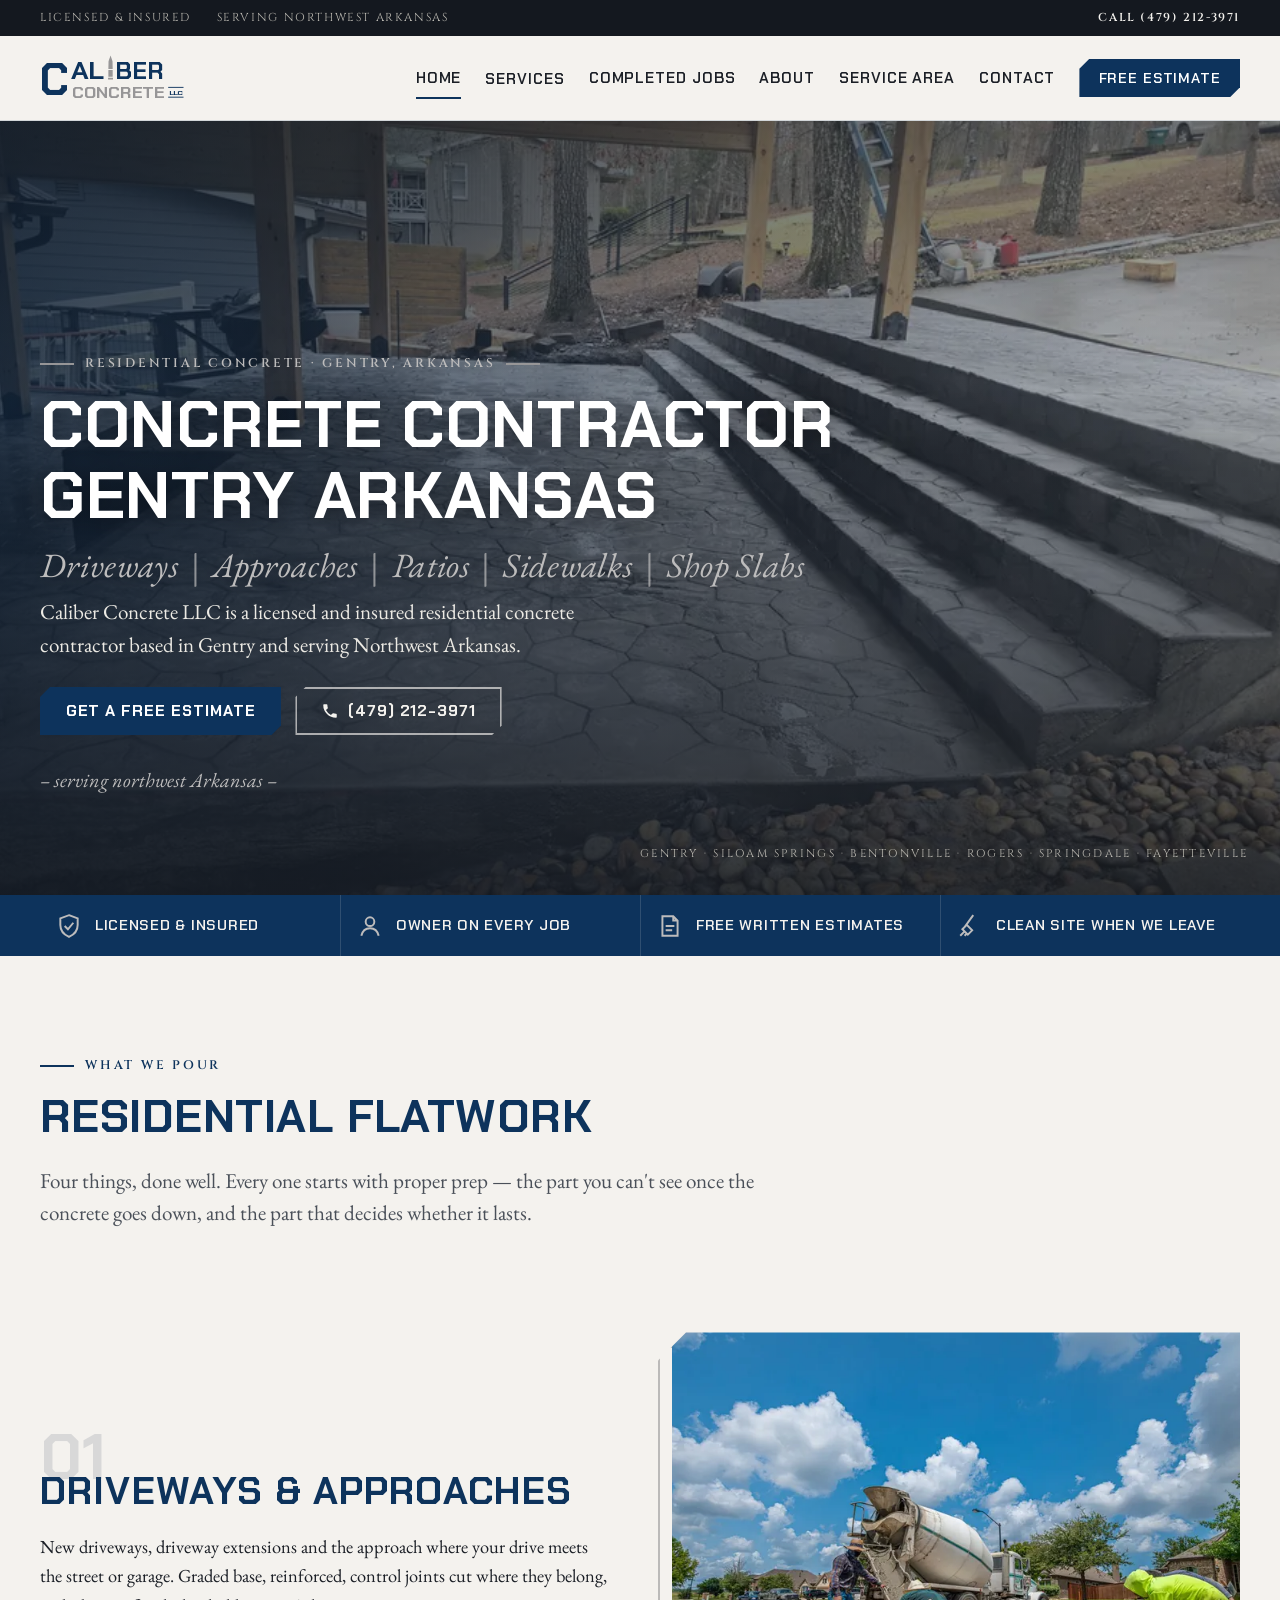
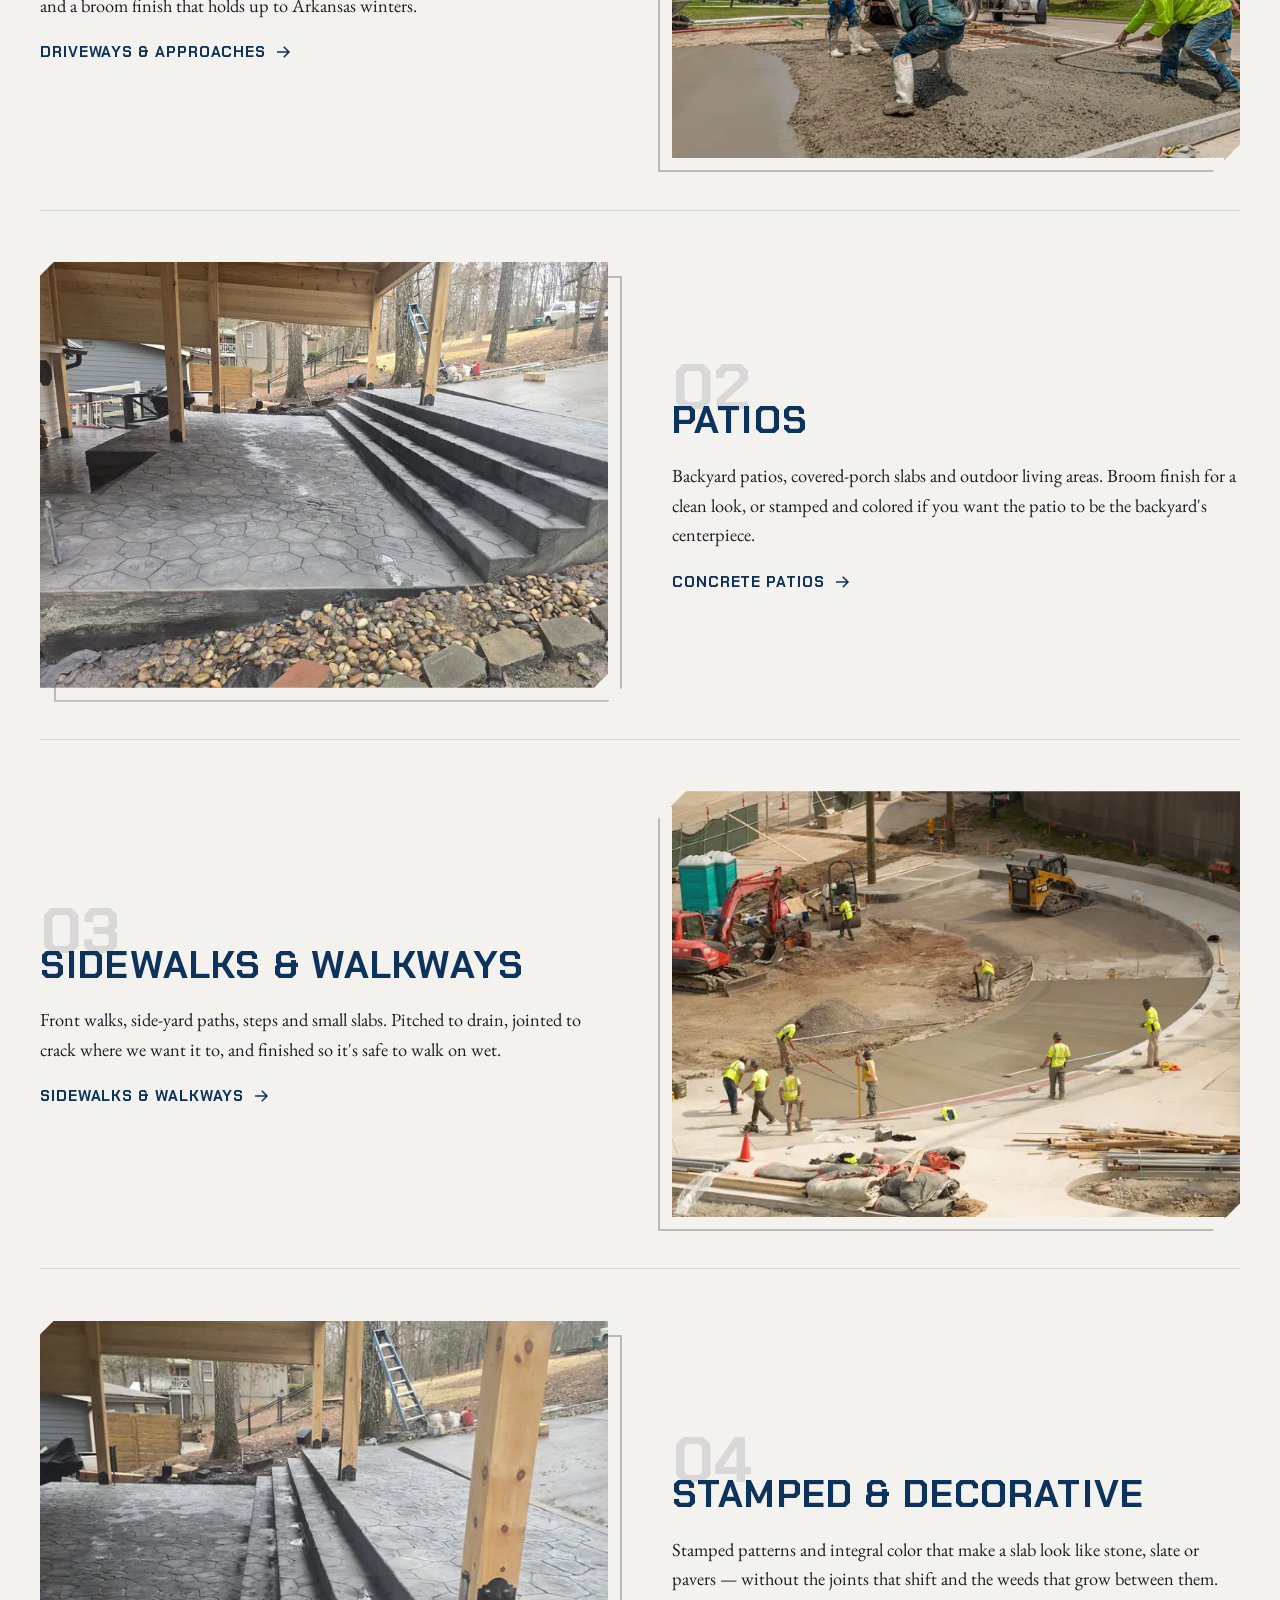
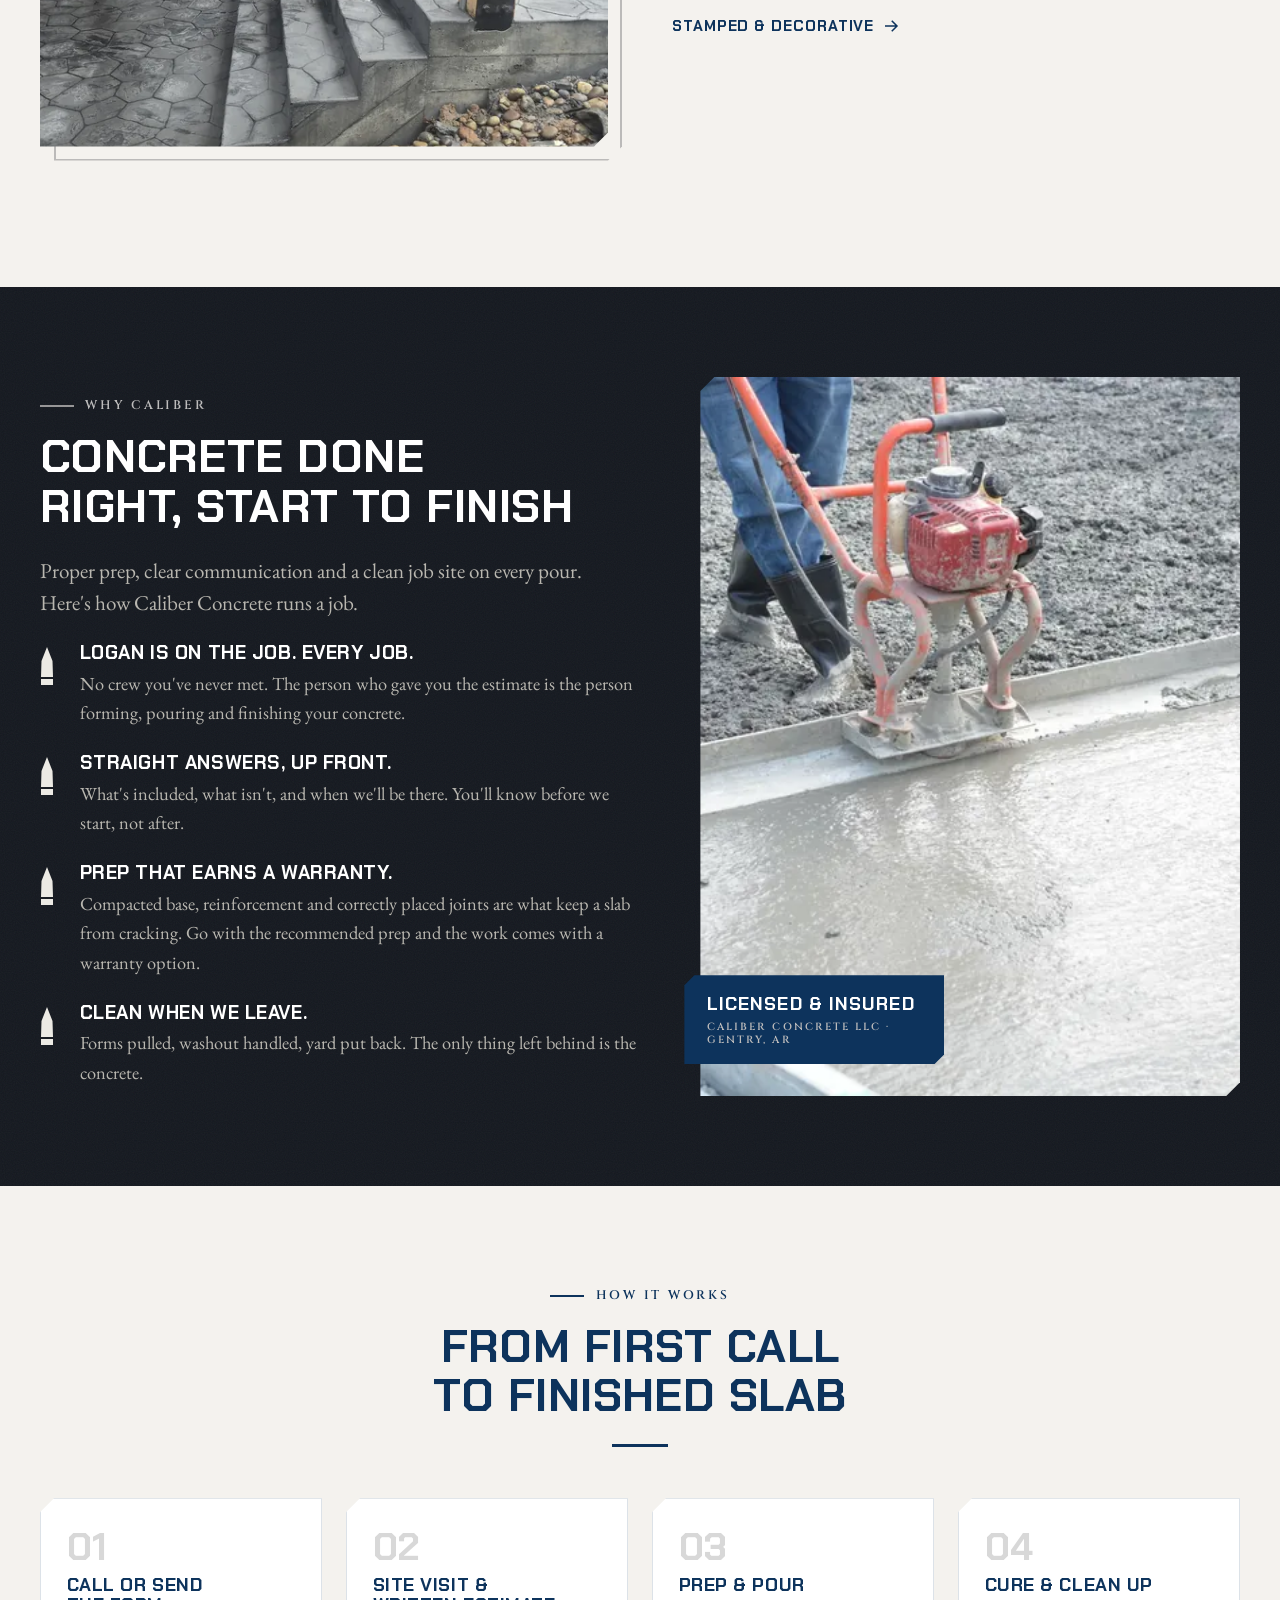
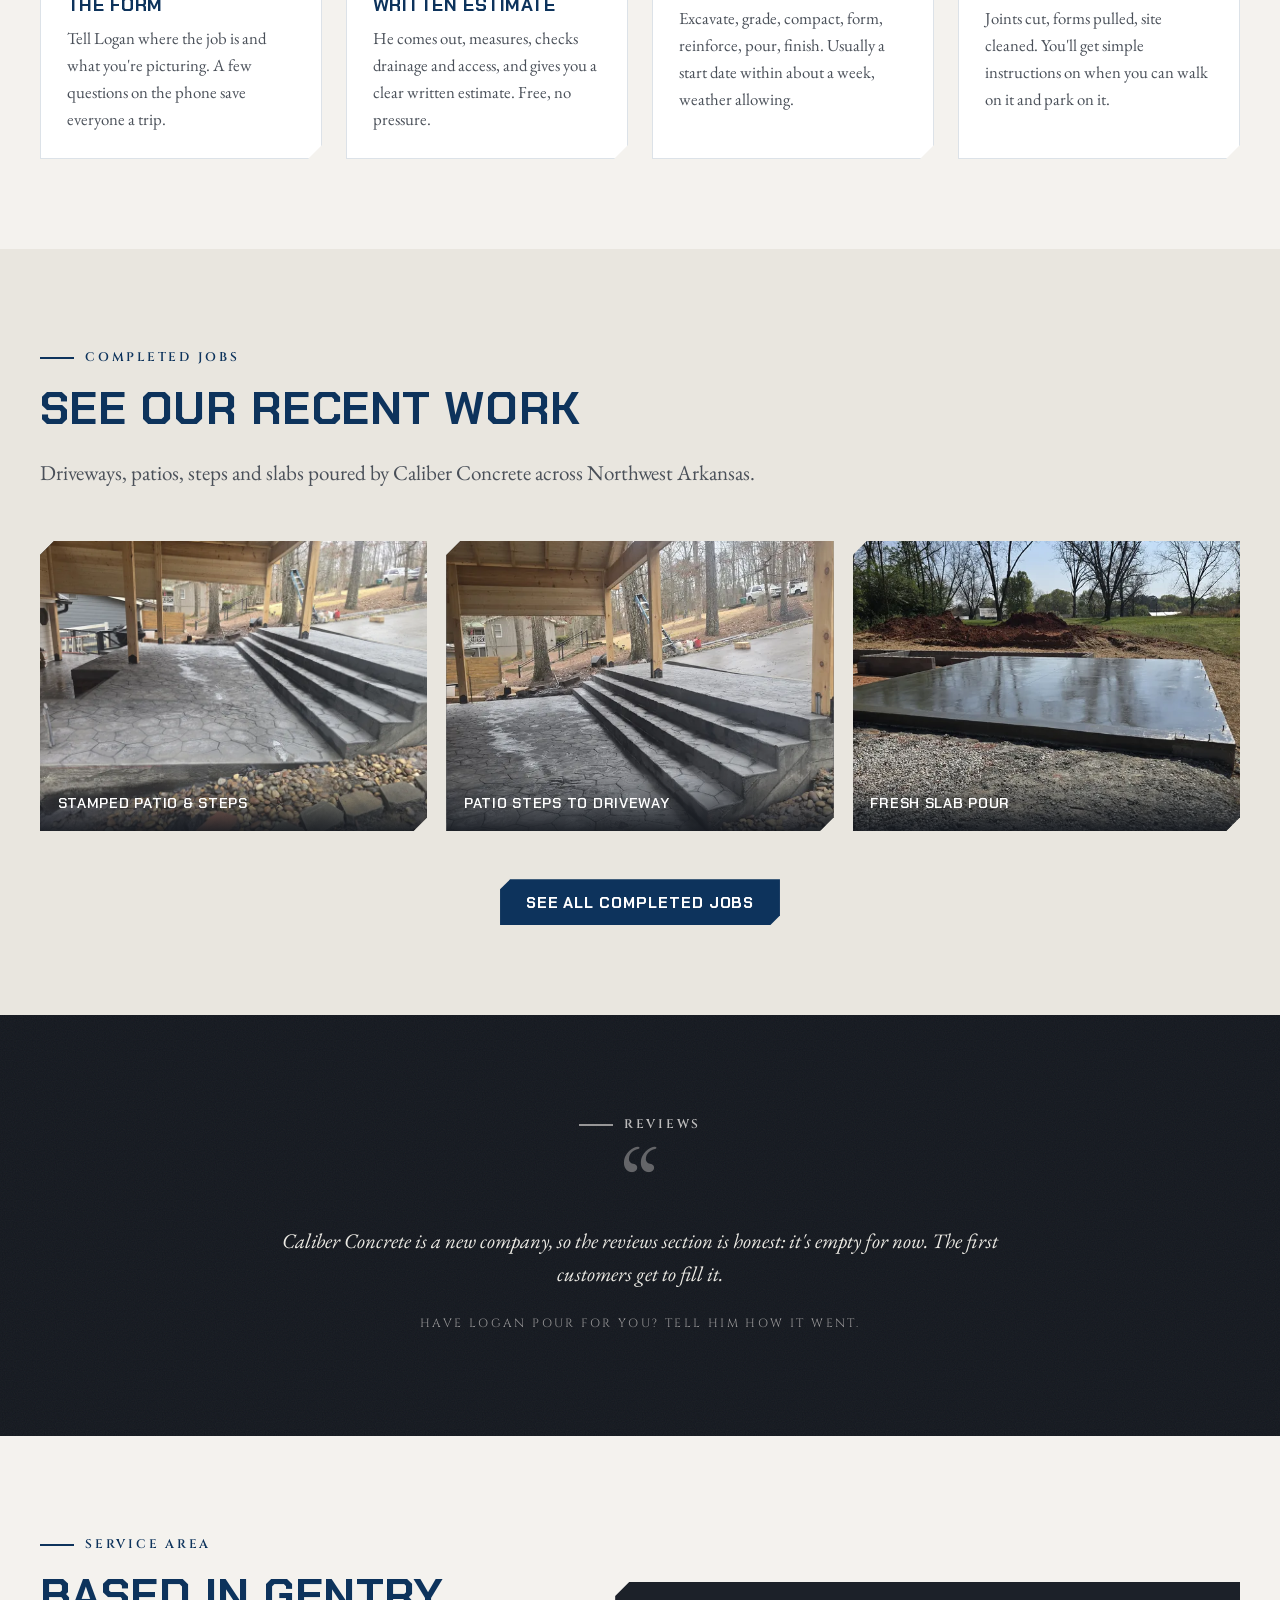
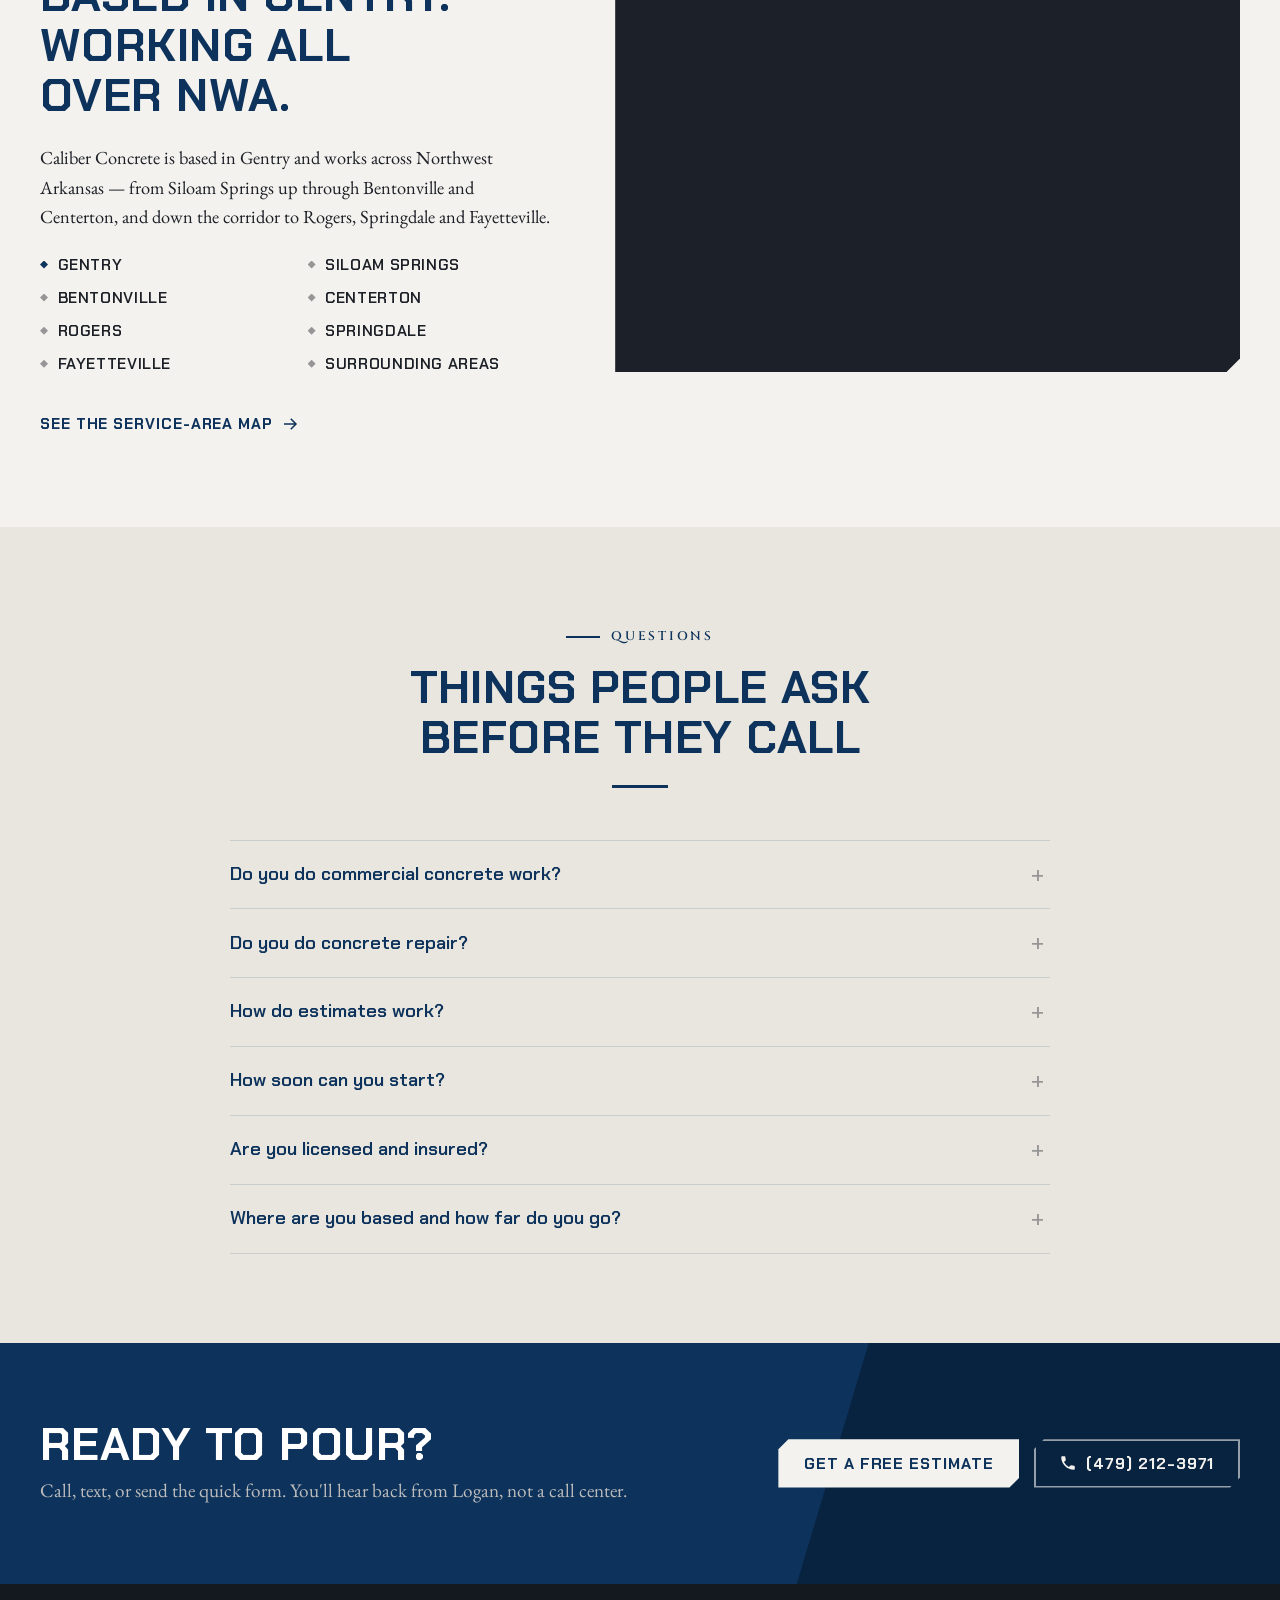
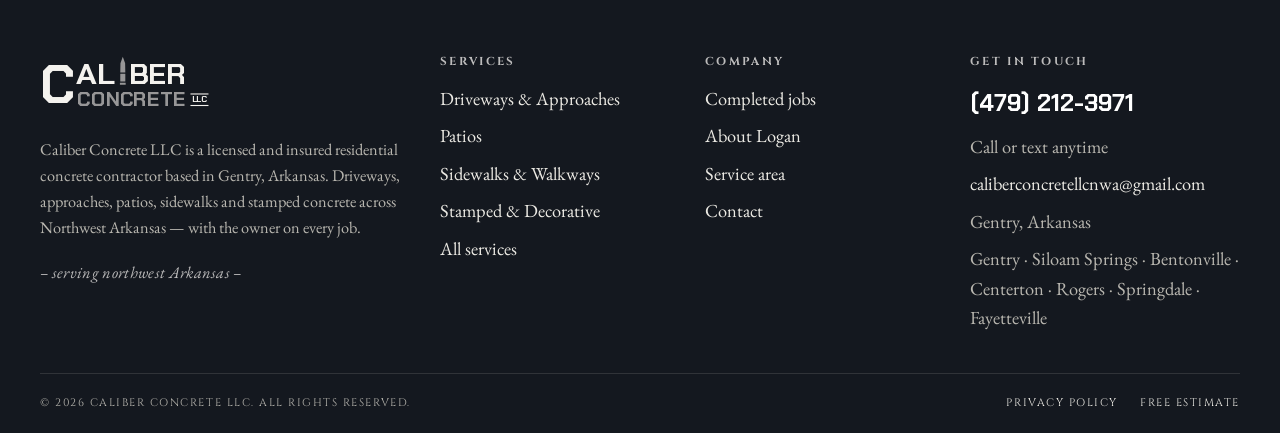
==== index.html @ b3cb3040 "Hero: services line back to italic as before Co-Authored-By: Claude Fable 5.1 <noreply@anthropic.com" ====
<!DOCTYPE html>
<html lang="en">
<head>
<meta charset="UTF-8" />
<meta name="viewport" content="width=device-width, initial-scale=1.0" />
<meta name="theme-color" content="#14181F" />
<title>Concrete Contractor in Gentry &amp; NWA | Caliber Concrete</title>
<meta name="description" content="Licensed &amp; insured residential concrete contractor in Gentry, AR. Driveways, approaches, patios, sidewalks and stamped concrete across Northwest Arkansas. Free estimates." />
<link rel="canonical" href="https://caliberconcrete.vercel.app/" />
<link rel="icon" href="/favicon.ico" sizes="any" />
<link rel="icon" type="image/svg+xml" href="images/favicon.svg" />
<link rel="apple-touch-icon" href="images/apple-touch-icon.png" />
<link rel="preconnect" href="https://fonts.googleapis.com" />
<link rel="preconnect" href="https://fonts.gstatic.com" crossorigin />
<link href="https://fonts.googleapis.com/css2?family=Chakra+Petch:wght@600;700&family=Cinzel:wght@600&family=EB+Garamond:ital,wght@0,400;0,500;0,600;1,400;1,500&display=swap" rel="stylesheet" />
<link rel="stylesheet" href="css/styles.css?v=10" />
<script type="application/ld+json">{
 "@context": "https://schema.org",
 "@type": "HomeAndConstructionBusiness",
 "@id": "https://caliberconcrete.vercel.app/#business",
 "name": "Caliber Concrete LLC",
 "legalName": "Caliber Concrete LLC",
 "description": "Licensed and insured residential concrete contractor in Gentry, Arkansas. Driveways, approaches, patios, sidewalks and stamped concrete across Northwest Arkansas.",
 "url": "https://caliberconcrete.vercel.app/",
 "image": "https://caliberconcrete.vercel.app/images/og-image.jpg",
 "telephone": "+14792123971",
 "email": "caliberconcretellcnwa@gmail.com",
 "founder": {"@type": "Person", "name": "Logan Wiebe"},
 "address": {"@type": "PostalAddress", "addressLocality": "Gentry", "addressRegion": "AR", "addressCountry": "US"},
 "areaServed": [
  {"@type": "City", "name": "Gentry", "addressRegion": "AR"},
  {"@type": "City", "name": "Siloam Springs", "addressRegion": "AR"},
  {"@type": "City", "name": "Bentonville", "addressRegion": "AR"},
  {"@type": "City", "name": "Centerton", "addressRegion": "AR"},
  {"@type": "City", "name": "Rogers", "addressRegion": "AR"},
  {"@type": "City", "name": "Springdale", "addressRegion": "AR"},
  {"@type": "City", "name": "Fayetteville", "addressRegion": "AR"}
 ],
 "priceRange": "$$",
 "openingHours": "Mo-Su 00:00-23:59"
}</script>
<script type="application/ld+json">{"@context": "https://schema.org", "@type": "FAQPage", "mainEntity": [{"@type": "Question", "name": "Do you do commercial concrete work?", "acceptedAnswer": {"@type": "Answer", "text": "Not right now. Caliber Concrete is residential only \u2014 driveways, approaches, patios, sidewalks and stamped or decorative finishes for homeowners, and flatwork for builders and contractors on residential jobs."}}, {"@type": "Question", "name": "Do you do concrete repair?", "acceptedAnswer": {"@type": "Answer", "text": "No. We pour new residential concrete. If you need a repair or a patch we'll tell you straight on the first call so nobody wastes a trip."}}, {"@type": "Question", "name": "How do estimates work?", "acceptedAnswer": {"@type": "Answer", "text": "Call or send the form. Logan will ask a few questions on the phone first \u2014 where the job is, roughly what size, what you're picturing \u2014 then come out, measure and give you a written estimate. Estimates are free."}}, {"@type": "Question", "name": "How soon can you start?", "acceptedAnswer": {"@type": "Answer", "text": "Usually within about a week of the estimate, depending on weather and what's already on the schedule. You'll get a real date, not a guess."}}, {"@type": "Question", "name": "Are you licensed and insured?", "acceptedAnswer": {"@type": "Answer", "text": "Yes \u2014 Caliber Concrete LLC is licensed and insured."}}, {"@type": "Question", "name": "Where are you based and how far do you go?", "acceptedAnswer": {"@type": "Answer", "text": "Gentry, Arkansas. We work across Northwest Arkansas: Gentry, Siloam Springs, Bentonville, Centerton, Rogers, Springdale and Fayetteville. If you're close to one of those, call and ask."}}]}</script>
<meta property="og:type" content="website" />
<meta property="og:site_name" content="Caliber Concrete LLC" />
<meta property="og:title" content="Concrete Contractor in Gentry &amp; NWA | Caliber Concrete" />
<meta property="og:description" content="Licensed &amp; insured residential concrete contractor in Gentry, AR. Driveways, approaches, patios, sidewalks and stamped concrete across Northwest Arkansas. Free estimates." />
<meta property="og:url" content="https://caliberconcrete.vercel.app/" />
<meta property="og:image" content="https://caliberconcrete.vercel.app/images/og-image.jpg" />
<meta property="og:image:width" content="1200" />
<meta property="og:image:height" content="630" />
<meta name="twitter:card" content="summary_large_image" />
<!-- Google Analytics / Ads tags: not installed yet — see README -->
</head>
<body>
<div class="topbar">
  <div class="wrap">
    <div class="topbar__left"><span>Licensed &amp; Insured</span><span>Serving Northwest Arkansas</span></div>
    <a href="tel:+14792123971">Call (479) 212-3971</a>
  </div>
</div>
<header class="header">
  <div class="wrap">
    <a class="brand" href="/" aria-label="Caliber Concrete LLC home"><svg class="logo " viewBox="0 0 470 150" role="img" aria-labelledby="logo-t" xmlns="http://www.w3.org/2000/svg"><title id="logo-t">Caliber Concrete LLC</title>
<style>.logo .p{fill:var(--logo-primary,#0D335C)}.logo .s{fill:var(--logo-secondary,#979697)}.logo text{font-family:"Chakra Petch","Arial Narrow",sans-serif;font-weight:700}</style>
<text class="p" x="0" y="131" font-size="152" textLength="96" lengthAdjust="spacingAndGlyphs">C</text>
<text class="p" x="100" y="78" font-size="78" textLength="108" lengthAdjust="spacingAndGlyphs">AL</text>
<path class="s" d="M230 2 L236.5 20 L237 46 L223 46 L223.5 20 Z M223 49 h14 v22 h-14 Z M222 74 h16 v6 h-16 Z"/>
<text class="p" x="246" y="78" font-size="78" textLength="160" lengthAdjust="spacingAndGlyphs">BER</text>
<text class="s" x="104" y="139" font-size="54" textLength="302" lengthAdjust="spacingAndGlyphs">CONCRETE</text>
<rect class="p" x="418" y="104" width="50" height="3"/><rect class="p" x="418" y="136" width="50" height="3"/>
<text class="p" x="421" y="129" font-size="20" textLength="44" lengthAdjust="spacingAndGlyphs">LLC</text>
</svg></a>
    <a class="header__call" href="tel:+14792123971">(479) 212-3971</a>
    <button class="nav-toggle" aria-label="Menu" aria-expanded="false" aria-controls="nav"><span></span><span></span><span></span></button>
    <nav class="nav" id="nav" aria-label="Main"><a href="/">Home</a><div class="has-sub"><a href="services" aria-expanded="false">Services</a><div class="sub"><a class="sub__all" href="services">All Services</a><a href="driveways">Driveways &amp; Approaches</a><a href="patios">Patios</a><a href="sidewalks">Sidewalks &amp; Walkways</a><a href="stamped-decorative">Stamped &amp; Decorative</a></div></div><a href="completed-jobs">Completed Jobs</a><a href="about">About</a><a href="service-area">Service Area</a><a href="contact">Contact</a><a class="btn btn--navy" href="contact">Free Estimate</a></nav>
  </div>
</header>
<main>

<section class="hero">
  <picture><source media="(max-width:700px)" srcset="images/work/hero-stamped-patio-sm.webp" /><img class="hero__img" src="images/work/hero-stamped-patio.webp" alt="Stamped concrete patio and wide steps under a timber pavilion, finished by Caliber Concrete" width="1920" height="1080" fetchpriority="high" /></picture>
  <div class="wrap"><div class="hero__inner">
    <div class="eyebrow eyebrow--both fade-in">Residential Concrete · Gentry, Arkansas</div>
    <h1 class="fade-in">Concrete Contractor Gentry Arkansas <em>Driveways <span class="sep">|</span> Approaches <span class="sep">|</span> Patios <span class="sep">|</span> Sidewalks <span class="sep">|</span> Shop Slabs</em></h1>
    <p class="lead fade-in">Caliber Concrete LLC is a licensed and insured residential concrete contractor based in Gentry and serving Northwest Arkansas.</p>
    <div class="hero__actions fade-in"><a class="btn btn--navy" href="contact">Get a Free Estimate</a><a class="btn btn--ghost" href="tel:+14792123971"><svg viewBox="0 0 24 24" aria-hidden="true"><path fill="currentColor" d="M6.6 10.8a15.1 15.1 0 0 0 6.6 6.6l2.2-2.2a1 1 0 0 1 1-.25c1.1.37 2.3.57 3.6.57a1 1 0 0 1 1 1V20a1 1 0 0 1-1 1A17 17 0 0 1 3 4a1 1 0 0 1 1-1h3.5a1 1 0 0 1 1 1c0 1.25.2 2.45.57 3.57a1 1 0 0 1-.25 1L6.6 10.8z"/></svg> (479) 212-3971</a></div>
    <p class="hero__tag fade-in">– serving northwest Arkansas –</p>
  </div></div>
  <div class="hero__badge">Gentry · Siloam Springs · Bentonville · Rogers · Springdale · Fayetteville</div>
</section>

<section class="trust" aria-label="Why homeowners choose Caliber Concrete">
  <div class="wrap">
    <div class="trust__item"><svg viewBox="0 0 24 24" aria-hidden="true"><path fill="none" stroke="currentColor" stroke-width="1.8" d="M12 2l8 3v6c0 5-3.5 9-8 11-4.5-2-8-6-8-11V5l8-3z"/><path fill="none" stroke="currentColor" stroke-width="1.8" d="M8 12l3 3 5-6"/></svg> Licensed &amp; insured</div>
    <div class="trust__item"><svg viewBox="0 0 24 24" aria-hidden="true"><circle cx="12" cy="8" r="4" fill="none" stroke="currentColor" stroke-width="1.8"/><path fill="none" stroke="currentColor" stroke-width="1.8" d="M4 21c1-4.5 4-7 8-7s7 2.5 8 7"/></svg> Owner on every job</div>
    <div class="trust__item"><svg viewBox="0 0 24 24" aria-hidden="true"><path fill="none" stroke="currentColor" stroke-width="1.8" d="M5 3h10l4 4v14H5z M15 3v4h4M8 12h8M8 16h6"/></svg> Free written estimates</div>
    <div class="trust__item"><svg viewBox="0 0 24 24" aria-hidden="true"><path fill="none" stroke="currentColor" stroke-width="1.8" d="M15 2L7 13M5 15l4-4 5 5-4 4zM3 21l4-4M7 21l2-2"/></svg> Clean site when we leave</div>
  </div>
</section>

<section class="section" id="services">
  <div class="wrap">
    <div class="section__head reveal">
      <div class="eyebrow">What we pour</div>
      <h2>Residential Flatwork</h2>
      <p class="lead">Four things, done well. Every one starts with proper prep — the part you can't see once the concrete goes down, and the part that decides whether it lasts.</p>
    </div>

    <div class="srow reveal">
      <div class="srow__media"><img src="images/stock/driveway-pour-workers.webp" srcset="images/stock/driveway-pour-workers-sm.webp 800w, images/stock/driveway-pour-workers.webp 1400w" sizes="(max-width:980px) 100vw, 50vw" alt="Crew screeding a freshly poured residential concrete driveway" width="1400" height="933" loading="lazy" /></div>
      <div>
        <div class="srow__num">01</div>
        <h3>Driveways &amp; Approaches</h3>
        <p>New driveways, driveway extensions and the approach where your drive meets the street or garage. Graded base, reinforced, control joints cut where they belong, and a broom finish that holds up to Arkansas winters.</p>
        <div class="links"><a class="arrow-link" href="driveways">Driveways &amp; approaches <svg viewBox="0 0 24 24" aria-hidden="true"><path fill="none" stroke="currentColor" stroke-width="2" d="M4 12h16M13 5l7 7-7 7"/></svg></a></div>
      </div>
    </div>

    <div class="srow reveal">
      <div class="srow__media"><img src="images/work/stamped-patio-wide.webp" srcset="images/work/stamped-patio-wide-sm.webp 800w, images/work/stamped-patio-wide.webp 1800w" sizes="(max-width:980px) 100vw, 50vw" alt="Charcoal stamped concrete patio with steps under a covered pavilion" width="1800" height="1350" loading="lazy" /></div>
      <div>
        <div class="srow__num">02</div>
        <h3>Patios</h3>
        <p>Backyard patios, covered-porch slabs and outdoor living areas. Broom finish for a clean look, or stamped and colored if you want the patio to be the backyard's centerpiece.</p>
        <div class="links"><a class="arrow-link" href="patios">Concrete patios <svg viewBox="0 0 24 24" aria-hidden="true"><path fill="none" stroke="currentColor" stroke-width="2" d="M4 12h16M13 5l7 7-7 7"/></svg></a></div>
      </div>
    </div>

    <div class="srow reveal">
      <div class="srow__media"><img src="images/stock/sidewalk-paving-crew.webp" srcset="images/stock/sidewalk-paving-crew-sm.webp 800w, images/stock/sidewalk-paving-crew.webp 1400w" sizes="(max-width:980px) 100vw, 50vw" alt="Concrete finishers working a residential sidewalk pour" width="1400" height="931" loading="lazy" /></div>
      <div>
        <div class="srow__num">03</div>
        <h3>Sidewalks &amp; Walkways</h3>
        <p>Front walks, side-yard paths, steps and small slabs. Pitched to drain, jointed to crack where we want it to, and finished so it's safe to walk on wet.</p>
        <div class="links"><a class="arrow-link" href="sidewalks">Sidewalks &amp; walkways <svg viewBox="0 0 24 24" aria-hidden="true"><path fill="none" stroke="currentColor" stroke-width="2" d="M4 12h16M13 5l7 7-7 7"/></svg></a></div>
      </div>
    </div>

    <div class="srow reveal">
      <div class="srow__media"><img src="images/work/stamped-patio-steps-detail.webp" srcset="images/work/stamped-patio-steps-detail-sm.webp 800w, images/work/stamped-patio-steps-detail.webp 1400w" sizes="(max-width:980px) 100vw, 50vw" alt="Close-up of stamped concrete steps with a flagstone pattern" width="1400" height="1867" loading="lazy" /></div>
      <div>
        <div class="srow__num">04</div>
        <h3>Stamped &amp; Decorative</h3>
        <p>Stamped patterns and integral color that make a slab look like stone, slate or pavers — without the joints that shift and the weeds that grow between them.</p>
        <div class="links"><a class="arrow-link" href="stamped-decorative">Stamped &amp; decorative <svg viewBox="0 0 24 24" aria-hidden="true"><path fill="none" stroke="currentColor" stroke-width="2" d="M4 12h16M13 5l7 7-7 7"/></svg></a></div>
      </div>
    </div>
  </div>
</section>

<section class="section on-dark">
  <div class="wrap why">
    <div class="reveal">
      <div class="eyebrow">Why Caliber</div>
      <h2>Concrete done right, start to finish</h2>
      <p class="lead">Proper prep, clear communication and a clean job site on every pour. Here's how Caliber Concrete runs a job.</p>
      <ul class="bullets mt-2">
        <li><svg class="bullet" viewBox="0 0 14 40" aria-hidden="true"><path fill="currentColor" d="M7 0 L12.5 14 L13 30 L1 30 L1.5 14 Z M1 32 h12 v6 H1 Z"/></svg><div><h3>Logan is on the job. Every job.</h3><p>No crew you've never met. The person who gave you the estimate is the person forming, pouring and finishing your concrete.</p></div></li>
        <li><svg class="bullet" viewBox="0 0 14 40" aria-hidden="true"><path fill="currentColor" d="M7 0 L12.5 14 L13 30 L1 30 L1.5 14 Z M1 32 h12 v6 H1 Z"/></svg><div><h3>Straight answers, up front.</h3><p>What's included, what isn't, and when we'll be there. You'll know before we start, not after.</p></div></li>
        <li><svg class="bullet" viewBox="0 0 14 40" aria-hidden="true"><path fill="currentColor" d="M7 0 L12.5 14 L13 30 L1 30 L1.5 14 Z M1 32 h12 v6 H1 Z"/></svg><div><h3>Prep that earns a warranty.</h3><p>Compacted base, reinforcement and correctly placed joints are what keep a slab from cracking. Go with the recommended prep and the work comes with a warranty option.</p></div></li>
        <li><svg class="bullet" viewBox="0 0 14 40" aria-hidden="true"><path fill="currentColor" d="M7 0 L12.5 14 L13 30 L1 30 L1.5 14 Z M1 32 h12 v6 H1 Z"/></svg><div><h3>Clean when we leave.</h3><p>Forms pulled, washout handled, yard put back. The only thing left behind is the concrete.</p></div></li>
      </ul>
    </div>
    <div class="why__media reveal" data-delay="1">
      <img src="images/stock/power-trowel-finish.webp" srcset="images/stock/power-trowel-finish-sm.webp 800w, images/stock/power-trowel-finish.webp 1400w" sizes="(max-width:980px) 100vw, 45vw" alt="Concrete finisher running a power trowel over a fresh slab" width="1400" height="933" loading="lazy" />
      <div class="why__stamp">Licensed &amp; insured<small>Caliber Concrete LLC · Gentry, AR</small></div>
    </div>
  </div>
</section>

<section class="section">
  <div class="wrap">
    <div class="section__head section__head--center reveal">
      <div class="eyebrow">How it works</div>
      <h2>From first call to finished slab</h2>
      <div class="rule"></div>
    </div>
    <div class="steps">
      <div class="step reveal"><h3>Call or send the form</h3><p>Tell Logan where the job is and what you're picturing. A few questions on the phone save everyone a trip.</p></div>
      <div class="step reveal" data-delay="1"><h3>Site visit &amp; written estimate</h3><p>He comes out, measures, checks drainage and access, and gives you a clear written estimate. Free, no pressure.</p></div>
      <div class="step reveal" data-delay="2"><h3>Prep &amp; pour</h3><p>Excavate, grade, compact, form, reinforce, pour, finish. Usually a start date within about a week, weather allowing.</p></div>
      <div class="step reveal" data-delay="3"><h3>Cure &amp; clean up</h3><p>Joints cut, forms pulled, site cleaned. You'll get simple instructions on when you can walk on it and park on it.</p></div>
    </div>
  </div>
</section>

<section class="section section--paper-deep">
  <div class="wrap">
    <div class="section__head reveal">
      <div class="eyebrow">Completed jobs</div>
      <h2>See our recent work</h2>
      <p class="lead">Driveways, patios, steps and slabs poured by Caliber Concrete across Northwest Arkansas.</p>
    </div>
    <div class="gallery reveal">
      <figure data-full="images/work/stamped-patio-wide.webp"><img src="images/work/stamped-patio-wide-sm.webp" alt="Stamped concrete patio with four wide steps under a timber pavilion" width="800" height="600" loading="lazy" /><figcaption>Stamped patio &amp; steps</figcaption></figure>
      <figure data-full="images/work/stamped-patio-steps-portrait.webp"><img src="images/work/stamped-patio-steps-portrait-sm.webp" alt="Stamped concrete steps leading down to a driveway, river-rock border" width="600" height="800" loading="lazy" /><figcaption>Patio steps to driveway</figcaption></figure>
      <figure data-full="images/work/fresh-slab-pour.webp"><img src="images/work/fresh-slab-pour-sm.webp" alt="Freshly poured and finished concrete slab on a gravel base" width="600" height="800" loading="lazy" /><figcaption>Fresh slab pour</figcaption></figure>
    </div>
    <div class="center mt-3 reveal"><a class="btn btn--navy" href="completed-jobs">See all completed jobs</a></div>
  </div>
</section>

<section class="section on-dark">
  <div class="wrap">
    <div class="review-slot reveal">
      <div class="eyebrow eyebrow--light" style="justify-content:center">Reviews</div>
      <div class="quote-mark">&ldquo;</div>
      <p>Caliber Concrete is a new company, so the reviews section is honest: it's empty for now. The first customers get to fill it.</p>
      <p class="who">Have Logan pour for you? Tell him how it went.</p>
    </div>
  </div>
</section>

<section class="section">
  <div class="wrap area">
    <div class="reveal">
      <div class="eyebrow">Service area</div>
      <h2>Based in Gentry. Working all over NWA.</h2>
      <p>Caliber Concrete is based in Gentry and works across Northwest Arkansas — from Siloam Springs up through Bentonville and Centerton, and down the corridor to Rogers, Springdale and Fayetteville.</p>
      <ul class="towns">
        <li class="is-home">Gentry</li><li>Siloam Springs</li><li>Bentonville</li><li>Centerton</li><li>Rogers</li><li>Springdale</li><li>Fayetteville</li><li>Surrounding areas</li>
      </ul>
      <div class="mt-2"><a class="arrow-link" href="service-area">See the service-area map <svg viewBox="0 0 24 24" aria-hidden="true"><path fill="none" stroke="currentColor" stroke-width="2" d="M4 12h16M13 5l7 7-7 7"/></svg></a></div>
    </div>
    <div class="reveal" data-delay="1"><iframe class="map" title="Map of Gentry, Arkansas" src="https://www.google.com/maps?q=Gentry,+AR&z=10&output=embed" loading="lazy" referrerpolicy="no-referrer-when-downgrade"></iframe></div>
  </div>
</section>

<section class="section section--paper-deep">
  <div class="wrap">
    <div class="section__head section__head--center reveal">
      <div class="eyebrow">Questions</div>
      <h2>Things people ask before they call</h2>
      <div class="rule"></div>
    </div>
    <div class="reveal"><div class="faq"><details><summary>Do you do commercial concrete work?</summary><p>Not right now. Caliber Concrete is residential only — driveways, approaches, patios, sidewalks and stamped or decorative finishes for homeowners, and flatwork for builders and contractors on residential jobs.</p></details><details><summary>Do you do concrete repair?</summary><p>No. We pour new residential concrete. If you need a repair or a patch we'll tell you straight on the first call so nobody wastes a trip.</p></details><details><summary>How do estimates work?</summary><p>Call or send the form. Logan will ask a few questions on the phone first — where the job is, roughly what size, what you're picturing — then come out, measure and give you a written estimate. Estimates are free.</p></details><details><summary>How soon can you start?</summary><p>Usually within about a week of the estimate, depending on weather and what's already on the schedule. You'll get a real date, not a guess.</p></details><details><summary>Are you licensed and insured?</summary><p>Yes — Caliber Concrete LLC is licensed and insured.</p></details><details><summary>Where are you based and how far do you go?</summary><p>Gentry, Arkansas. We work across Northwest Arkansas: Gentry, Siloam Springs, Bentonville, Centerton, Rogers, Springdale and Fayetteville. If you're close to one of those, call and ask.</p></details></div></div>
  </div>
</section>
<section class="cta">
  <div class="wrap">
    <div class="reveal"><h2>Ready to pour?</h2><p>Call, text, or send the quick form. You'll hear back from Logan, not a call center.</p></div>
    <div class="cta__actions reveal" data-delay="1"><a class="btn btn--navy" href="contact">Get a Free Estimate</a><a class="btn btn--ghost" href="tel:+14792123971"><svg viewBox="0 0 24 24" aria-hidden="true"><path fill="currentColor" d="M6.6 10.8a15.1 15.1 0 0 0 6.6 6.6l2.2-2.2a1 1 0 0 1 1-.25c1.1.37 2.3.57 3.6.57a1 1 0 0 1 1 1V20a1 1 0 0 1-1 1A17 17 0 0 1 3 4a1 1 0 0 1 1-1h3.5a1 1 0 0 1 1 1c0 1.25.2 2.45.57 3.57a1 1 0 0 1-.25 1L6.6 10.8z"/></svg> (479) 212-3971</a></div>
  </div>
</section>
</main>
<footer class="footer">
  <div class="wrap">
    <div class="footer__top">
      <div class="footer__logo" style="--logo-primary:#F4F2EE;--logo-secondary:#979697">
        <svg class="logo " viewBox="0 0 470 150" role="img" aria-labelledby="logo-t" xmlns="http://www.w3.org/2000/svg"><title id="logo-t">Caliber Concrete LLC</title>
<style>.logo .p{fill:var(--logo-primary,#0D335C)}.logo .s{fill:var(--logo-secondary,#979697)}.logo text{font-family:"Chakra Petch","Arial Narrow",sans-serif;font-weight:700}</style>
<text class="p" x="0" y="131" font-size="152" textLength="96" lengthAdjust="spacingAndGlyphs">C</text>
<text class="p" x="100" y="78" font-size="78" textLength="108" lengthAdjust="spacingAndGlyphs">AL</text>
<path class="s" d="M230 2 L236.5 20 L237 46 L223 46 L223.5 20 Z M223 49 h14 v22 h-14 Z M222 74 h16 v6 h-16 Z"/>
<text class="p" x="246" y="78" font-size="78" textLength="160" lengthAdjust="spacingAndGlyphs">BER</text>
<text class="s" x="104" y="139" font-size="54" textLength="302" lengthAdjust="spacingAndGlyphs">CONCRETE</text>
<rect class="p" x="418" y="104" width="50" height="3"/><rect class="p" x="418" y="136" width="50" height="3"/>
<text class="p" x="421" y="129" font-size="20" textLength="44" lengthAdjust="spacingAndGlyphs">LLC</text>
</svg>
        <p>Caliber Concrete LLC is a licensed and insured residential concrete contractor based in Gentry, Arkansas. Driveways, approaches, patios, sidewalks and stamped concrete across Northwest Arkansas — with the owner on every job.</p>
        <p class="footer__tag">– serving northwest Arkansas –</p>
      </div>
      <div>
        <h4>Services</h4>
        <ul><li><a href="driveways">Driveways &amp; Approaches</a></li><li><a href="patios">Patios</a></li><li><a href="sidewalks">Sidewalks &amp; Walkways</a></li><li><a href="stamped-decorative">Stamped &amp; Decorative</a></li><li><a href="services">All services</a></li></ul>
      </div>
      <div>
        <h4>Company</h4>
        <ul><li><a href="completed-jobs">Completed jobs</a></li><li><a href="about">About Logan</a></li><li><a href="service-area">Service area</a></li><li><a href="contact">Contact</a></li></ul>
      </div>
      <div>
        <h4>Get in touch</h4>
        <a class="footer__phone" href="tel:+14792123971">(479) 212-3971</a>
        <ul>
          <li>Call or text anytime</li>
          <li><a href="mailto:caliberconcretellcnwa@gmail.com">caliberconcretellcnwa@gmail.com</a></li>
          <li>Gentry, Arkansas</li>
          <li>Gentry · Siloam Springs · Bentonville · Centerton · Rogers · Springdale · Fayetteville</li>
        </ul>
      </div>
    </div>
    <div class="footer__bottom">
      <span>&copy; 2026 Caliber Concrete LLC. All rights reserved.</span>
      <div class="footer__legal"><a href="privacy">Privacy Policy</a><a href="contact">Free Estimate</a></div>
    </div>
  </div>
</footer>
<script src="js/site.js?v=7"></script>
</body>
</html>
---- css/styles.css ----
/* Caliber Concrete LLC — site styles
   Brand: navy #0D335C + steel gray #979697 from the logo; paper + near-black sections.
   Type: Chakra Petch (headings, echoes the chamfered logo), Cinzel (small-cap labels, echoes the letterpress card),
         EB Garamond (body + italic accents). Chamfered corners everywhere = the big "C" in the logo. */

:root {
  --navy: #0D335C;
  --navy-deep: #082340;
  --navy-soft: #1E4A7A;
  --steel: #979697;
  --steel-light: #BDBCBC;
  --concrete: #D8D8D8;
  --paper: #F4F2EE;
  --paper-deep: #E9E6DF;
  --ink: #14181F;
  --ink-2: #1C2129;
  --ink-3: #262C36;
  --text: #1B1F26;
  --text-soft: #4A5059;
  --text-on-dark: #ECEAE4;
  --text-on-dark-soft: #B9B7B0;
  --line: rgba(13, 51, 92, 0.14);
  --line-dark: rgba(244, 242, 238, 0.12);
  --chamfer: 14px;
  --chamfer-sm: 8px;
  --wrap: 1200px;
  --font-display: "Chakra Petch", "Arial Narrow", sans-serif;
  --font-label: "Cinzel", Georgia, serif;
  --font-body: "EB Garamond", Georgia, "Times New Roman", serif;
  --ease: cubic-bezier(.2,.7,.2,1);
}

*, *::before, *::after { box-sizing: border-box; }
html { scroll-behavior: smooth; -webkit-text-size-adjust: 100%; }
body {
  margin: 0;
  font-family: var(--font-body);
  font-size: 1.15rem;
  line-height: 1.6;
  color: var(--text);
  background: var(--paper);
  overflow-x: hidden;
}
img { max-width: 100%; height: auto; display: block; }
a { color: var(--navy); text-decoration: none; }
a:hover { text-decoration: underline; text-underline-offset: 3px; }
h1, h2, h3, h4 {
  font-family: var(--font-display);
  font-weight: 700;
  line-height: 1.08;
  letter-spacing: .01em;
  margin: 0 0 .5em;
  color: var(--navy);
  text-wrap: balance;
}
h1 { font-size: clamp(2.3rem, 5.2vw, 4.1rem); text-transform: uppercase; }
h2 { font-size: clamp(1.9rem, 3.6vw, 2.9rem); text-transform: uppercase; }
h3 { font-size: clamp(1.25rem, 2vw, 1.55rem); text-transform: uppercase; letter-spacing: .03em; }
h4 { font-size: 1.05rem; text-transform: uppercase; letter-spacing: .08em; }
p { margin: 0 0 1.1em; }
.lead { font-size: 1.32rem; line-height: 1.55; color: var(--text-soft); }
em { font-style: italic; }
strong { font-weight: 600; }
ul, ol { padding-left: 1.3em; }
.wrap { width: min(var(--wrap), 100% - 2rem); margin-inline: auto; }
.wrap--narrow { width: min(800px, 100% - 2rem); }
.mt-2 { margin-top: 2rem; } .mt-3 { margin-top: 3rem; }
.center { text-align: center; }
.sr-only { position: absolute; width: 1px; height: 1px; overflow: hidden; clip: rect(0 0 0 0); white-space: nowrap; }
.hp { position: absolute; left: -9999px; opacity: 0; }

/* ---- Chamfer utility (the logo's C corners) ---- */
.chamfer { clip-path: polygon(var(--chamfer) 0, 100% 0, 100% calc(100% - var(--chamfer)), calc(100% - var(--chamfer)) 100%, 0 100%, 0 var(--chamfer)); }
.chamfer-sm { clip-path: polygon(var(--chamfer-sm) 0, 100% 0, 100% calc(100% - var(--chamfer-sm)), calc(100% - var(--chamfer-sm)) 100%, 0 100%, 0 var(--chamfer-sm)); }

/* ---- Eyebrow labels (Cinzel, like the business card) ---- */
.eyebrow {
  display: inline-flex; align-items: center; gap: .7rem;
  font-family: var(--font-label); font-size: .78rem; letter-spacing: .22em; text-transform: uppercase;
  color: var(--navy); margin-bottom: 1rem; font-weight: 600;
}
.eyebrow::before { content: ""; width: 34px; height: 2px; background: var(--navy); }
.on-dark .eyebrow, .eyebrow--light { color: var(--steel-light); }
.on-dark .eyebrow::before, .eyebrow--light::before { background: var(--steel); }
.rule { width: 56px; height: 3px; background: var(--navy); margin: .2rem 0 1.4rem; }
.on-dark .rule { background: var(--steel); }
.tilde { font-family: var(--font-body); font-style: italic; font-weight: 400; letter-spacing: .02em; text-transform: none; }
.tilde::before { content: "– "; } .tilde::after { content: " –"; }

/* ---- Buttons ---- */
.btn {
  display: inline-flex; align-items: center; justify-content: center; gap: .55rem;
  font-family: var(--font-display); font-weight: 700; font-size: .98rem; letter-spacing: .06em; text-transform: uppercase;
  padding: .95rem 1.6rem; border: 0; cursor: pointer; text-decoration: none !important; line-height: 1;
  clip-path: polygon(10px 0, 100% 0, 100% calc(100% - 10px), calc(100% - 10px) 100%, 0 100%, 0 10px);
  transition: transform .25s var(--ease), background .25s, color .25s, box-shadow .25s;
  position: relative; isolation: isolate;
}
.btn:hover { transform: translateY(-2px); }
.btn:active { transform: translateY(0); }
.btn--navy { background: var(--navy); color: #fff; }
.btn--navy:hover { background: var(--navy-soft); }
.btn--paper { background: var(--paper); color: var(--navy); }
.btn--paper:hover { background: #fff; }
.btn--ghost { background: transparent; color: var(--navy); box-shadow: inset 0 0 0 2px var(--navy); }
.btn--ghost:hover { background: var(--navy); color: #fff; }
.on-dark .btn--ghost, .btn--ghost-light { color: var(--paper); box-shadow: inset 0 0 0 2px rgba(244,242,238,.6); }
.on-dark .btn--ghost:hover, .btn--ghost-light:hover { background: var(--paper); color: var(--navy); }
.btn--block { width: 100%; }
.btn svg { width: 18px; height: 18px; flex: none; }

/* ---- Top bar + header ---- */
.topbar { background: var(--ink); color: var(--text-on-dark-soft); font-family: var(--font-label); font-size: .72rem; letter-spacing: .14em; text-transform: uppercase; }
.topbar .wrap { display: flex; justify-content: space-between; align-items: center; min-height: 36px; gap: 1rem; }
.topbar__left { display: flex; gap: 1.6rem; }
.topbar a { color: var(--paper); font-weight: 600; }
.header { position: sticky; top: 0; z-index: 50; background: rgba(244,242,238,.96); backdrop-filter: blur(8px); border-bottom: 1px solid var(--line); }
.header .wrap { display: flex; align-items: center; justify-content: space-between; min-height: 84px; gap: 1.5rem; }
.brand { display: inline-flex; align-items: center; flex: none; }
.brand svg { height: 46px; width: auto; display: block; }
.nav { display: flex; align-items: center; gap: 1.5rem; }
.nav > a, .nav .has-sub > a {
  font-family: var(--font-display); font-weight: 600; font-size: .95rem; letter-spacing: .06em; text-transform: uppercase; color: var(--text);
  padding: .4rem 0; position: relative;
}
.nav > a::after, .nav .has-sub > a::after { content: ""; position: absolute; left: 0; right: 0; bottom: -2px; height: 2px; background: var(--navy); transform: scaleX(0); transform-origin: left; transition: transform .3s var(--ease); }
.nav > a:hover::after, .nav > a[aria-current]::after, .nav .has-sub > a[aria-current]::after { transform: scaleX(1); }
.nav a:hover { text-decoration: none; }
.nav .btn { padding: .75rem 1.2rem; font-size: .9rem; }
.nav > a.btn, .nav > a.btn:hover { color: #fff; }
.nav > a.btn::after { display: none; }
.has-sub { position: relative; }
.has-sub .sub { position: absolute; top: calc(100% + 10px); left: -1rem; min-width: 260px; background: var(--ink); padding: .6rem 0; display: none; flex-direction: column; box-shadow: 0 20px 40px rgba(0,0,0,.25); clip-path: polygon(10px 0, 100% 0, 100% calc(100% - 10px), calc(100% - 10px) 100%, 0 100%, 0 10px); }
.has-sub .sub a { color: var(--text-on-dark); padding: .6rem 1.2rem; font-family: var(--font-display); font-size: .92rem; letter-spacing: .04em; text-transform: uppercase; }
.has-sub .sub a:hover { background: var(--navy); color: #fff; }
.has-sub .sub__all { color: var(--steel-light); border-bottom: 1px solid var(--line-dark); margin-bottom: .3rem; }
.has-sub:hover .sub, .has-sub:focus-within .sub, .has-sub.is-open .sub { display: flex; }
.has-sub::after { content: ""; position: absolute; left: 0; right: 0; top: 100%; height: 12px; }
.nav-toggle { display: none; background: none; border: 0; width: 44px; height: 44px; padding: 8px; cursor: pointer; flex-direction: column; justify-content: center; gap: 6px; }
.nav-toggle span { display: block; height: 2px; background: var(--navy); transition: transform .3s, opacity .3s; }
.header__call { display: none; }

/* ---- Hero ---- */
.hero { position: relative; min-height: min(86vh, 820px); display: grid; align-items: end; color: var(--text-on-dark); background: var(--ink); isolation: isolate; overflow: hidden; }
.hero__img { position: absolute; inset: 0; width: 100%; height: 100%; object-fit: cover; object-position: center 60%; z-index: -2; }
.hero::before { content: ""; position: absolute; inset: 0; z-index: -1; background:
  linear-gradient(180deg, rgba(20,24,31,.55) 0%, rgba(20,24,31,.25) 35%, rgba(20,24,31,.85) 100%),
  linear-gradient(90deg, rgba(8,35,64,.75) 0%, rgba(8,35,64,.2) 60%, rgba(8,35,64,0) 100%); }
.hero__inner { padding: clamp(4rem, 9vw, 7rem) 0 clamp(3rem, 6vw, 5rem); max-width: 820px; }
.hero .eyebrow { color: var(--steel-light); } .hero .eyebrow::before { background: var(--steel); }
.eyebrow--both::after { content: ""; width: 34px; height: 2px; background: var(--steel); }
.hero h1 { color: #fff; margin-bottom: .6rem; text-shadow: 0 2px 20px rgba(0,0,0,.35); }
.hero h1 em { display: block; font-family: var(--font-body); font-style: italic; font-weight: 400; text-transform: none; color: var(--steel-light); letter-spacing: .01em; font-size: .52em; line-height: 1.25; margin-top: .35em; }
.hero h1 em .sep { font-style: normal; font-weight: 300; padding: 0 .15em; opacity: .7; }
.hero .lead { color: var(--text-on-dark); max-width: 60ch; }
.hero__actions { display: flex; flex-wrap: wrap; gap: .9rem; margin-top: 1.6rem; }
.hero .btn--ghost { color: var(--paper); box-shadow: inset 0 0 0 2px rgba(244,242,238,.65); }
.hero .btn--ghost:hover { background: var(--paper); color: var(--navy); }
.hero__tag { font-family: var(--font-body); font-style: italic; font-size: 1.25rem; color: var(--steel-light); margin-top: 1.8rem; }
.hero__badge { position: absolute; right: 2rem; bottom: 2rem; font-family: var(--font-label); font-size: .7rem; letter-spacing: .2em; text-transform: uppercase; color: var(--text-on-dark-soft); display: none; }
@media (min-width: 981px) { .hero__badge { display: block; } }
.hero--page { min-height: 440px; align-items: center; }
.hero--page .hero__inner { padding: clamp(3rem, 6vw, 5rem) 0; }
.crumbs { font-family: var(--font-label); font-size: .72rem; letter-spacing: .16em; text-transform: uppercase; color: var(--steel-light); margin-bottom: 1rem; }
.crumbs a { color: var(--paper); }

/* staggered load-in */
.hero .fade-in { opacity: 0; transform: translateY(18px); animation: fadeUp .9s var(--ease) forwards; }
.hero .fade-in:nth-child(1) { animation-delay: .1s; } .hero .fade-in:nth-child(2) { animation-delay: .25s; }
.hero .fade-in:nth-child(3) { animation-delay: .4s; } .hero .fade-in:nth-child(4) { animation-delay: .55s; } .hero .fade-in:nth-child(5) { animation-delay: .7s; }
@keyframes fadeUp { to { opacity: 1; transform: none; } }

/* ---- Trust strip ---- */
.trust { background: var(--navy); color: var(--paper); }
.trust .wrap { display: grid; grid-template-columns: repeat(4, 1fr); }
.trust__item { padding: 1.1rem 1rem; display: flex; align-items: center; gap: .8rem; font-family: var(--font-display); font-weight: 600; letter-spacing: .05em; text-transform: uppercase; font-size: .92rem; border-left: 1px solid rgba(244,242,238,.15); }
.trust__item:first-child { border-left: 0; }
.trust__item svg { width: 26px; height: 26px; flex: none; color: var(--steel-light); }

/* ---- Sections ---- */
.section { padding: clamp(3.5rem, 7vw, 6.5rem) 0; position: relative; }
.section--tight { padding: clamp(2.5rem, 5vw, 4rem) 0; }
.section--paper-deep { background: var(--paper-deep); }
.on-dark { background: var(--ink); color: var(--text-on-dark); }
.on-dark h1, .on-dark h2, .on-dark h3, .on-dark h4 { color: #fff; }
.on-dark a { color: var(--steel-light); }
.on-dark a.btn--paper, .on-dark a.btn--paper:hover { color: var(--navy); }
.on-dark a.btn--navy, .on-dark a.btn--navy:hover { color: #fff; }
.aside__box a.btn--paper { color: var(--navy); }
.on-dark .lead { color: var(--text-on-dark-soft); }
.on-dark p { color: var(--text-on-dark); }
.on-navy { background: var(--navy); color: var(--paper); }
.on-navy h2, .on-navy h3 { color: #fff; }
.on-navy .eyebrow { color: var(--steel-light); } .on-navy .eyebrow::before { background: var(--steel-light); }
.section__head { max-width: 760px; margin-bottom: clamp(2rem, 4vw, 3.5rem); }
.section__head--center { margin-inline: auto; text-align: center; }
.section__head--center .eyebrow { justify-content: center; }
.section__head--center .rule { margin-inline: auto; }
/* grain texture on dark sections */
.on-dark::after { content: ""; position: absolute; inset: 0; pointer-events: none; opacity: .055; background-image: url("data:image/svg+xml,%3Csvg xmlns='http://www.w3.org/2000/svg' width='160' height='160'%3E%3Cfilter id='n'%3E%3CfeTurbulence type='fractalNoise' baseFrequency='.9' numOctaves='2' stitchTiles='stitch'/%3E%3C/filter%3E%3Crect width='100%25' height='100%25' filter='url(%23n)'/%3E%3C/svg%3E"); }
.on-dark > .wrap { position: relative; z-index: 1; }

/* ---- Reveal on scroll ---- */
.reveal { opacity: 0; transform: translateY(26px); transition: opacity .8s var(--ease), transform .8s var(--ease); }
.reveal.is-in { opacity: 1; transform: none; }
.reveal[data-delay="1"] { transition-delay: .12s; } .reveal[data-delay="2"] { transition-delay: .24s; } .reveal[data-delay="3"] { transition-delay: .36s; }
@media (prefers-reduced-motion: reduce) { .reveal, .hero .fade-in { opacity: 1; transform: none; transition: none; animation: none; } }

/* ---- Service rows (CMI-style alternating) ---- */
.srow { display: grid; grid-template-columns: 1fr 1fr; gap: clamp(2rem, 5vw, 5rem); align-items: center; padding: clamp(2rem, 4vw, 3.5rem) 0; }
.srow + .srow { border-top: 1px solid var(--line); }
.srow:nth-child(even) .srow__media { order: 2; }
.srow__media { position: relative; }
.srow__media img { width: 100%; aspect-ratio: 4 / 3; object-fit: cover; clip-path: polygon(var(--chamfer) 0, 100% 0, 100% calc(100% - var(--chamfer)), calc(100% - var(--chamfer)) 100%, 0 100%, 0 var(--chamfer)); }
.srow__media::after { content: ""; position: absolute; inset: 14px -14px -14px 14px; border: 2px solid var(--steel); z-index: -1; clip-path: polygon(var(--chamfer) 0, 100% 0, 100% calc(100% - var(--chamfer)), calc(100% - var(--chamfer)) 100%, 0 100%, 0 var(--chamfer)); opacity: .6; }
.srow:nth-child(even) .srow__media::after { inset: 14px 14px -14px -14px; }
.srow__num { font-family: var(--font-display); font-weight: 700; font-size: 4rem; line-height: 1; color: var(--concrete); margin-bottom: -1.2rem; }
.srow h2, .srow h3 { font-size: clamp(1.7rem, 3vw, 2.4rem); }
.srow .links { display: flex; flex-wrap: wrap; gap: 1rem; align-items: center; margin-top: .5rem; }
.arrow-link { font-family: var(--font-display); font-weight: 700; letter-spacing: .06em; text-transform: uppercase; font-size: .95rem; display: inline-flex; align-items: center; gap: .5rem; }
.arrow-link svg { width: 18px; height: 18px; transition: transform .3s var(--ease); }
.arrow-link:hover { text-decoration: none; } .arrow-link:hover svg { transform: translateX(5px); }

/* ---- Cards grid ---- */
.grid { display: grid; gap: 1.5rem; }
.grid--2 { grid-template-columns: repeat(2, 1fr); }
.grid--3 { grid-template-columns: repeat(3, 1fr); }
.grid--4 { grid-template-columns: repeat(4, 1fr); }
.card { background: #fff; padding: 2rem 1.8rem; border: 1px solid var(--line); clip-path: polygon(var(--chamfer) 0, 100% 0, 100% calc(100% - var(--chamfer)), calc(100% - var(--chamfer)) 100%, 0 100%, 0 var(--chamfer)); position: relative; transition: transform .3s var(--ease), box-shadow .3s; }
.card:hover { transform: translateY(-4px); box-shadow: 0 18px 40px rgba(13,51,92,.12); }
.card h3 { font-size: 1.25rem; margin-top: .8rem; }
.card p:last-child { margin-bottom: 0; }
.card__icon { width: 44px; height: 44px; color: var(--navy); }
.card--link { display: block; color: inherit; }
.card--link:hover { text-decoration: none; }
.on-dark .card { background: var(--ink-2); border-color: var(--line-dark); color: var(--text-on-dark); }
.on-dark .card h3 { color: #fff; } .on-dark .card__icon { color: var(--steel-light); }
.card--img { padding: 0; }
.card--img img { width: 100%; aspect-ratio: 4/3; object-fit: cover; }
.card--img .card__body { padding: 1.4rem 1.6rem 1.6rem; }

/* ---- Why Caliber: bullet list ---- */
.bullets { list-style: none; padding: 0; margin: 0; display: grid; gap: 1.6rem; }
.bullets li { display: grid; grid-template-columns: 22px 1fr; gap: 1.1rem; align-items: start; }
.bullets .bullet { width: 14px; height: 40px; margin-top: .25rem; }
.bullets h3 { margin-bottom: .3rem; font-size: 1.2rem; }
.bullets p { margin: 0; color: var(--text-on-dark-soft); }
.why { display: grid; grid-template-columns: 1.05fr .95fr; gap: clamp(2rem, 5vw, 5rem); align-items: center; }
.why__media { position: relative; }
.why__media img { aspect-ratio: 3 / 4; object-fit: cover; width: 100%; clip-path: polygon(var(--chamfer) 0, 100% 0, 100% calc(100% - var(--chamfer)), calc(100% - var(--chamfer)) 100%, 0 100%, 0 var(--chamfer)); }
.why__stamp { position: absolute; left: -1rem; bottom: 2rem; background: var(--navy); color: #fff; padding: 1.1rem 1.4rem; font-family: var(--font-display); text-transform: uppercase; letter-spacing: .06em; font-weight: 700; clip-path: polygon(10px 0, 100% 0, 100% calc(100% - 10px), calc(100% - 10px) 100%, 0 100%, 0 10px); max-width: 260px; line-height: 1.25; }
.why__stamp small { display: block; font-family: var(--font-label); font-size: .65rem; letter-spacing: .2em; color: var(--steel-light); font-weight: 600; margin-top: .3rem; }

/* ---- Process steps ---- */
.steps { display: grid; grid-template-columns: repeat(4, 1fr); gap: 1.5rem; counter-reset: step; }
.step { position: relative; padding: 1.8rem 1.6rem 1.6rem; background: #fff; border: 1px solid var(--line); clip-path: polygon(var(--chamfer) 0, 100% 0, 100% calc(100% - var(--chamfer)), calc(100% - var(--chamfer)) 100%, 0 100%, 0 var(--chamfer)); }
.step::before { counter-increment: step; content: "0" counter(step); font-family: var(--font-display); font-weight: 700; font-size: 2.4rem; color: var(--concrete); line-height: 1; display: block; margin-bottom: .6rem; }
.step h3 { font-size: 1.15rem; } .step p { margin: 0; color: var(--text-soft); font-size: 1.05rem; }

/* ---- Gallery / completed jobs ---- */
.gallery { display: grid; grid-template-columns: repeat(3, 1fr); gap: 1.2rem; }
.gallery figure { margin: 0; position: relative; cursor: zoom-in; overflow: hidden; background: var(--ink-2); clip-path: polygon(var(--chamfer) 0, 100% 0, 100% calc(100% - var(--chamfer)), calc(100% - var(--chamfer)) 100%, 0 100%, 0 var(--chamfer)); }
.gallery figure img { width: 100%; aspect-ratio: 4/3; object-fit: cover; transition: transform .7s var(--ease), opacity .5s; }
.gallery figure:hover img { transform: scale(1.05); }
.gallery figcaption { position: absolute; left: 0; right: 0; bottom: 0; padding: 1rem 1.1rem; font-family: var(--font-display); font-weight: 600; font-size: .9rem; letter-spacing: .05em; text-transform: uppercase; color: #fff; background: linear-gradient(0deg, rgba(20,24,31,.9), rgba(20,24,31,0)); }
.gallery figure.is-hidden { display: none; }
.gallery figure.is-placeholder::after { content: "Placeholder photo"; position: absolute; top: .8rem; right: .8rem; font-family: var(--font-label); font-size: .6rem; letter-spacing: .14em; text-transform: uppercase; background: rgba(20,24,31,.8); color: var(--steel-light); padding: .3rem .5rem; }
.gallery--tall figure img { aspect-ratio: 3/4; }
.filters { display: flex; flex-wrap: wrap; gap: .6rem; margin-bottom: 1.6rem; }
.filters button { font-family: var(--font-display); font-weight: 600; font-size: .85rem; letter-spacing: .06em; text-transform: uppercase; padding: .55rem 1rem; background: #fff; border: 1px solid var(--line); color: var(--navy); cursor: pointer; clip-path: polygon(8px 0, 100% 0, 100% calc(100% - 8px), calc(100% - 8px) 100%, 0 100%, 0 8px); }
.filters button.is-active, .filters button:hover { background: var(--navy); color: #fff; }

/* Job (case study) block */
.job { display: grid; grid-template-columns: 1.1fr .9fr; gap: clamp(2rem, 4vw, 4rem); align-items: start; padding: clamp(2rem, 4vw, 3.5rem) 0; }
.job + .job { border-top: 1px solid var(--line); }
.job__gallery { display: grid; grid-template-columns: 2fr 1fr; gap: .8rem; }
.job__gallery figure { margin: 0; cursor: zoom-in; overflow: hidden; clip-path: polygon(10px 0, 100% 0, 100% calc(100% - 10px), calc(100% - 10px) 100%, 0 100%, 0 10px); }
.job__gallery figure:first-child { grid-row: span 2; }
.job__gallery img { width: 100%; height: 100%; object-fit: cover; aspect-ratio: 4/3; transition: transform .7s var(--ease); }
.job__gallery figure:first-child img { aspect-ratio: 3/4; }
.job__gallery figure:hover img { transform: scale(1.04); }
.job__meta { display: grid; grid-template-columns: 1fr 1fr; gap: .8rem 1.5rem; margin: 1.2rem 0 1.4rem; padding: 1.2rem 0; border-top: 1px solid var(--line); border-bottom: 1px solid var(--line); }
.job__meta dt { font-family: var(--font-label); font-size: .68rem; letter-spacing: .18em; text-transform: uppercase; color: var(--steel); }
.job__meta dd { margin: 0; font-family: var(--font-display); font-weight: 600; }

/* ---- Reviews slot ---- */
.quote-mark { font-family: var(--font-body); font-size: 6rem; line-height: .6; color: var(--steel); opacity: .6; margin-bottom: 1rem; }
.review-slot { max-width: 720px; margin-inline: auto; text-align: center; }
.review-slot p { font-size: 1.3rem; font-style: italic; }
.review-slot .who { font-family: var(--font-label); font-size: .75rem; letter-spacing: .2em; text-transform: uppercase; color: var(--steel); font-style: normal; }

/* ---- Service area ---- */
.area { display: grid; grid-template-columns: .9fr 1.1fr; gap: clamp(2rem, 5vw, 4rem); align-items: center; }
.towns { list-style: none; padding: 0; margin: 1rem 0 0; display: grid; grid-template-columns: 1fr 1fr; gap: .5rem 1.5rem; }
.towns li { font-family: var(--font-display); font-weight: 600; letter-spacing: .04em; text-transform: uppercase; display: flex; align-items: center; gap: .6rem; font-size: .98rem; }
.towns li::before { content: ""; width: 8px; height: 8px; background: var(--steel); flex: none; clip-path: polygon(50% 0, 100% 50%, 50% 100%, 0 50%); }
.towns li.is-home::before { background: var(--navy); }
.on-dark .towns li.is-home::before { background: var(--paper); }
#map, .map { width: 100%; aspect-ratio: 4 / 3; background: var(--ink-2); clip-path: polygon(var(--chamfer) 0, 100% 0, 100% calc(100% - var(--chamfer)), calc(100% - var(--chamfer)) 100%, 0 100%, 0 var(--chamfer)); border: 0; }
.map { aspect-ratio: 16 / 10; }
.leaflet-container { font-family: var(--font-display); background: var(--ink-2); }
/* OSM tiles are light — this filter turns them into a dark, desaturated basemap that matches the section */
.leaflet-tile-pane { filter: invert(1) hue-rotate(180deg) brightness(.78) contrast(.92) saturate(.35); }
.leaflet-control-attribution { background: rgba(20,24,31,.8) !important; color: var(--steel) !important; font-family: var(--font-body); }
.leaflet-control-attribution a { color: var(--steel-light) !important; }
.leaflet-bar a { background: var(--ink-2) !important; color: var(--paper) !important; border-color: var(--line-dark) !important; }
.leaflet-popup-content-wrapper, .leaflet-popup-tip { background: var(--navy); color: #fff; border-radius: 0; }
.leaflet-popup-content { font-family: var(--font-display); font-weight: 600; letter-spacing: .04em; text-transform: uppercase; margin: .6rem .9rem; }

/* ---- FAQ ---- */
.faq { max-width: 820px; margin-inline: auto; border-top: 1px solid var(--line); }
.faq details { border-bottom: 1px solid var(--line); }
.faq summary { cursor: pointer; list-style: none; padding: 1.2rem 2.6rem 1.2rem 0; font-family: var(--font-display); font-weight: 600; font-size: 1.15rem; color: var(--navy); position: relative; }
.faq summary::-webkit-details-marker { display: none; }
.faq summary::after { content: "+"; position: absolute; right: .4rem; top: 50%; transform: translateY(-50%); font-size: 1.6rem; font-weight: 400; color: var(--steel); transition: transform .3s; }
.faq details[open] summary::after { transform: translateY(-50%) rotate(45deg); }
.faq details p { margin: 0 0 1.2rem; color: var(--text-soft); max-width: 70ch; }
.on-dark .faq { border-color: var(--line-dark); } .on-dark .faq details { border-color: var(--line-dark); }
.on-dark .faq summary { color: #fff; } .on-dark .faq details p { color: var(--text-on-dark-soft); }

/* ---- CTA band ---- */
.cta { background: var(--navy); color: var(--paper); position: relative; overflow: hidden; }
.cta::before { content: ""; position: absolute; right: -6%; top: -40%; width: 46%; height: 180%; background: var(--navy-deep); clip-path: polygon(22% 0, 100% 0, 100% 100%, 0 100%); }
.cta .wrap { position: relative; display: grid; grid-template-columns: 1.2fr .8fr; gap: 2rem; align-items: center; padding-block: clamp(3rem, 6vw, 5rem); }
.cta h2 { color: #fff; margin-bottom: .4rem; }
.cta p { color: var(--steel-light); font-size: 1.2rem; margin: 0; }
.cta__actions { display: flex; flex-wrap: wrap; gap: .9rem; justify-content: flex-end; }
.cta .btn--navy { background: var(--paper); color: var(--navy); } .cta .btn--navy:hover { background: #fff; }
.cta .btn--ghost { color: var(--paper); box-shadow: inset 0 0 0 2px rgba(244,242,238,.6); } .cta .btn--ghost:hover { background: var(--paper); color: var(--navy); }

/* ---- Long-form service content ---- */
.article { display: grid; grid-template-columns: minmax(0, 1fr) 320px; gap: clamp(2rem, 5vw, 5rem); align-items: start; }
.article__body h2 { font-size: clamp(1.6rem, 2.6vw, 2.1rem); margin-top: 2.4rem; }
.article__body h2:first-child { margin-top: 0; }
.article__body h3 { font-size: 1.25rem; margin-top: 1.8rem; }
.article__body ul li, .article__body ol li { margin-bottom: .45em; }
.article__body img { margin: 1.5rem 0; clip-path: polygon(var(--chamfer) 0, 100% 0, 100% calc(100% - var(--chamfer)), calc(100% - var(--chamfer)) 100%, 0 100%, 0 var(--chamfer)); }
.article__body figure { margin: 1.8rem 0; }
.article__body figcaption { font-family: var(--font-label); font-size: .68rem; letter-spacing: .16em; text-transform: uppercase; color: var(--steel); margin-top: -.9rem; }
.aside { position: sticky; top: 110px; display: grid; gap: 1.2rem; }
.aside__box { background: var(--ink); color: var(--text-on-dark); padding: 1.8rem 1.6rem; clip-path: polygon(var(--chamfer) 0, 100% 0, 100% calc(100% - var(--chamfer)), calc(100% - var(--chamfer)) 100%, 0 100%, 0 var(--chamfer)); }
.aside__box h3 { color: #fff; font-size: 1.15rem; }
.aside__box p { color: var(--text-on-dark-soft); font-size: 1.05rem; }
.aside__box .btn { width: 100%; margin-top: .6rem; }
.aside__box--paper { background: #fff; color: var(--text); border: 1px solid var(--line); }
.aside__box--paper h3 { color: var(--navy); } .aside__box--paper p { color: var(--text-soft); }
.aside__list { list-style: none; padding: 0; margin: 0; }
.aside__list li { border-top: 1px solid var(--line); }
.aside__list li:first-child { border-top: 0; }
.aside__list a { display: flex; justify-content: space-between; align-items: center; padding: .7rem 0; font-family: var(--font-display); font-weight: 600; letter-spacing: .04em; text-transform: uppercase; font-size: .9rem; }
.aside__list a[aria-current] { color: var(--steel); }
.aside__list svg { width: 16px; height: 16px; }
.checklist { list-style: none; padding: 0; margin: 1rem 0; display: grid; gap: .6rem; }
.checklist li { display: grid; grid-template-columns: 22px 1fr; gap: .7rem; align-items: start; }
.checklist svg { width: 22px; height: 22px; color: var(--navy); margin-top: .15rem; }
.on-dark .checklist svg { color: var(--steel-light); }
.callout { background: var(--paper-deep); border-left: 4px solid var(--navy); padding: 1.2rem 1.5rem; margin: 1.6rem 0; font-size: 1.1rem; }
.callout p:last-child { margin: 0; }

/* ---- Contact / form ---- */
.contact { display: grid; grid-template-columns: 1.1fr .9fr; gap: clamp(2rem, 5vw, 4.5rem); align-items: start; }
.form-card { background: #fff; padding: clamp(1.6rem, 3vw, 2.4rem); border: 1px solid var(--line); clip-path: polygon(var(--chamfer) 0, 100% 0, 100% calc(100% - var(--chamfer)), calc(100% - var(--chamfer)) 100%, 0 100%, 0 var(--chamfer)); }
.form-card h2 { font-size: 1.7rem; }
.form__row { display: grid; grid-template-columns: 1fr 1fr; gap: 1rem; }
.field { display: flex; flex-direction: column; gap: .35rem; margin-bottom: 1rem; }
.field label { font-family: var(--font-label); font-size: .68rem; letter-spacing: .18em; text-transform: uppercase; color: var(--text-soft); font-weight: 600; }
.field input, .field select, .field textarea { font-family: var(--font-body); font-size: 1.1rem; padding: .75rem .9rem; border: 1px solid #C9C6BF; background: var(--paper); color: var(--text); width: 100%; border-radius: 0; -webkit-appearance: none; appearance: none; }
.field select { background-image: url("data:image/svg+xml,%3Csvg xmlns='http://www.w3.org/2000/svg' width='14' height='9' viewBox='0 0 14 9'%3E%3Cpath d='M1 1l6 6 6-6' fill='none' stroke='%230D335C' stroke-width='2'/%3E%3C/svg%3E"); background-repeat: no-repeat; background-position: right .9rem center; padding-right: 2.4rem; }
.field textarea { min-height: 120px; resize: vertical; }
.field input:focus, .field select:focus, .field textarea:focus { outline: 2px solid var(--navy); outline-offset: 1px; border-color: var(--navy); }
.phone-wrap { display: flex; align-items: stretch; }
.phone-prefix { display: flex; align-items: center; padding: 0 .8rem; background: var(--paper-deep); border: 1px solid #C9C6BF; border-right: 0; font-family: var(--font-display); font-weight: 600; color: var(--text-soft); }
.form__note { font-size: .98rem; color: var(--text-soft); margin: 1rem 0 0; }
.contact-info { display: grid; gap: 1.3rem; }
.contact-info__item { border-top: 1px solid var(--line); padding-top: 1rem; }
.contact-info__label { font-family: var(--font-label); font-size: .68rem; letter-spacing: .18em; text-transform: uppercase; color: var(--steel); font-weight: 600; }
.contact-info__value { font-family: var(--font-display); font-weight: 700; font-size: 1.7rem; color: var(--navy); line-height: 1.2; margin: .2rem 0; }
.contact-info__value--sm { font-size: 1.15rem; word-break: break-word; }
.contact-info__sub { color: var(--text-soft); font-size: 1.02rem; }

/* ---- About ---- */
.about-intro { display: grid; grid-template-columns: .95fr 1.05fr; gap: clamp(2rem, 5vw, 5rem); align-items: center; }
.about-intro img { aspect-ratio: 4/5; object-fit: cover; width: 100%; clip-path: polygon(var(--chamfer) 0, 100% 0, 100% calc(100% - var(--chamfer)), calc(100% - var(--chamfer)) 100%, 0 100%, 0 var(--chamfer)); }
.values { display: grid; grid-template-columns: repeat(3, 1fr); gap: 1.5rem; }
.sig { font-family: var(--font-body); font-style: italic; font-size: 1.4rem; color: var(--navy); margin-top: 1.4rem; }
.sig small { display: block; font-family: var(--font-label); font-style: normal; font-size: .7rem; letter-spacing: .2em; text-transform: uppercase; color: var(--steel); margin-top: .2rem; }

/* ---- Services hub list ---- */
.svc-list { display: grid; grid-template-columns: repeat(2, 1fr); gap: 1.5rem; }
.svc { display: grid; grid-template-rows: auto 1fr; background: #fff; border: 1px solid var(--line); clip-path: polygon(var(--chamfer) 0, 100% 0, 100% calc(100% - var(--chamfer)), calc(100% - var(--chamfer)) 100%, 0 100%, 0 var(--chamfer)); color: inherit; transition: transform .3s var(--ease), box-shadow .3s; }
.svc:hover { transform: translateY(-4px); box-shadow: 0 18px 40px rgba(13,51,92,.12); text-decoration: none; }
.svc img { width: 100%; aspect-ratio: 16/9; object-fit: cover; }
.svc__body { padding: 1.5rem 1.6rem 1.7rem; }
.svc__body h3 { font-size: 1.35rem; }
.svc__body p { color: var(--text-soft); margin-bottom: .8rem; }

/* ---- Footer ---- */
.footer { background: var(--ink); color: var(--text-on-dark-soft); padding: clamp(3rem, 6vw, 4.5rem) 0 0; position: relative; }
.footer a { color: var(--text-on-dark); }
.footer__top { display: grid; grid-template-columns: 1.6fr 1fr 1fr 1.2fr; gap: 2.5rem; padding-bottom: 2.5rem; border-bottom: 1px solid var(--line-dark); }
.footer__logo svg { height: 54px; width: auto; margin-bottom: 1.2rem; }
.footer p { font-size: 1.02rem; }
.footer h4 { color: var(--steel-light); font-family: var(--font-label); font-size: .72rem; letter-spacing: .2em; margin-bottom: 1rem; }
.footer ul { list-style: none; padding: 0; margin: 0; display: grid; gap: .5rem; }
.footer__phone { display: inline-block; font-family: var(--font-display); font-weight: 700; font-size: 1.5rem; color: #fff !important; margin-bottom: .6rem; }
.footer__bottom { display: flex; flex-wrap: wrap; justify-content: space-between; gap: 1rem; padding: 1.3rem 0; font-family: var(--font-label); font-size: .68rem; letter-spacing: .14em; text-transform: uppercase; }
.footer__legal { display: flex; gap: 1.4rem; }
.footer__tag { font-family: var(--font-body); font-style: italic; text-transform: none; letter-spacing: .02em; font-size: 1.05rem; color: var(--steel-light); }

/* ---- Lightbox ---- */
.lightbox { position: fixed; inset: 0; background: rgba(20,24,31,.94); display: none; align-items: center; justify-content: center; z-index: 100; padding: 2rem; }
.lightbox.is-open { display: flex; }
.lightbox img { max-width: min(1200px, 92vw); max-height: 86vh; object-fit: contain; }
.lightbox__close, .lightbox__nav { position: absolute; background: none; border: 0; color: #fff; font-size: 2.6rem; cursor: pointer; line-height: 1; padding: .6rem; opacity: .8; }
.lightbox__close { top: 1rem; right: 1.2rem; }
.lightbox__nav { top: 50%; transform: translateY(-50%); font-size: 3.4rem; }
.lightbox__nav--prev { left: 1rem; } .lightbox__nav--next { right: 1rem; }
.lightbox__cap { position: absolute; bottom: 1.4rem; left: 0; right: 0; text-align: center; color: var(--steel-light); font-family: var(--font-display); letter-spacing: .06em; text-transform: uppercase; font-size: .85rem; }

/* ---- Utility pages ---- */
.err { min-height: 50vh; display: grid; align-items: center; text-align: center; }
.err h1 { font-size: clamp(2.4rem, 6vw, 4.5rem); }
.prose { max-width: 780px; }
.prose h2 { font-size: 1.6rem; margin-top: 2.2rem; }

/* ---- Placeholder notice (review-only, remove at launch) ---- */
.ph-note { font-family: var(--font-label); font-size: .62rem; letter-spacing: .14em; text-transform: uppercase; color: var(--steel); }

/* ---- Responsive ---- */
@media (max-width: 1100px) {
  .nav { gap: 1.1rem; }
  .nav > a, .nav .has-sub > a { font-size: .88rem; }
}
@media (max-width: 980px) {
  .header { backdrop-filter: none; background: var(--paper); } /* backdrop-filter would trap the fixed-position menu inside the header */
  .nav-toggle { display: flex; }
  .header__call { display: inline-flex; margin-left: auto; font-family: var(--font-display); font-weight: 700; color: var(--navy); font-size: 1.05rem; }
  .nav { position: fixed; inset: 0 0 0 auto; width: min(360px, 88vw); background: var(--ink); flex-direction: column; align-items: stretch; gap: 0; padding: 5.5rem 1.6rem 2rem; transform: translateX(100%); transition: transform .35s var(--ease); z-index: 60; overflow-y: auto; }
  .nav-open .nav { transform: none; box-shadow: -20px 0 60px rgba(0,0,0,.4); }
  .nav > a, .nav .has-sub > a { color: var(--text-on-dark); padding: .9rem 0; border-bottom: 1px solid var(--line-dark); font-size: 1.05rem; }
  .nav > a::after, .nav .has-sub > a::after { display: none; }
  .has-sub .sub { position: static; display: none; background: transparent; box-shadow: none; clip-path: none; padding: 0 0 .6rem .8rem; min-width: 0; }
  .has-sub.is-open .sub { display: flex; }
  .has-sub:hover .sub { display: none; } .has-sub.is-open:hover .sub { display: flex; }
  .has-sub .sub a { padding: .6rem 0; font-size: .95rem; color: var(--steel-light); }
  .nav .btn { margin-top: 1.4rem; }
  .nav-open .nav-toggle { position: fixed; right: 1rem; top: 1.1rem; z-index: 70; }
  .nav-open .nav-toggle span { background: #fff; }
  .nav-open .nav-toggle span:nth-child(1) { transform: translateY(8px) rotate(45deg); }
  .nav-open .nav-toggle span:nth-child(2) { opacity: 0; }
  .nav-open .nav-toggle span:nth-child(3) { transform: translateY(-8px) rotate(-45deg); }
  .trust .wrap { grid-template-columns: 1fr 1fr; }
  .trust__item:nth-child(3) { border-left: 0; }
  .srow, .why, .area, .contact, .about-intro, .article, .job, .cta .wrap { grid-template-columns: 1fr; }
  .srow:nth-child(even) .srow__media { order: 0; }
  .aside { position: static; }
  .steps, .grid--4 { grid-template-columns: 1fr 1fr; }
  .grid--3, .values, .gallery { grid-template-columns: 1fr 1fr; }
  .cta__actions { justify-content: flex-start; }
  .footer__top { grid-template-columns: 1fr 1fr; }
}
@media (max-width: 600px) {
  body { font-size: 1.08rem; }
  .topbar__left span:nth-child(2) { display: none; }
  .header .wrap { min-height: 72px; }
  .brand svg { height: 40px; }
  .hero { min-height: 78vh; }
  .hero__actions .btn { width: 100%; }
  .trust .wrap { grid-template-columns: 1fr; }
  .trust__item { border-left: 0; border-top: 1px solid rgba(244,242,238,.15); padding: .8rem 0; }
  .trust__item:first-child { border-top: 0; }
  .steps, .grid--4, .grid--3, .grid--2, .values, .gallery, .svc-list, .form__row, .towns, .footer__top, .job__gallery, .job__meta { grid-template-columns: 1fr; }
  .job__gallery figure:first-child { grid-row: auto; }
  .srow__media::after { display: none; }
  .why__stamp { position: static; margin-top: 1rem; max-width: none; }
  .cta__actions .btn { width: 100%; }
  .footer__bottom { flex-direction: column; }
}
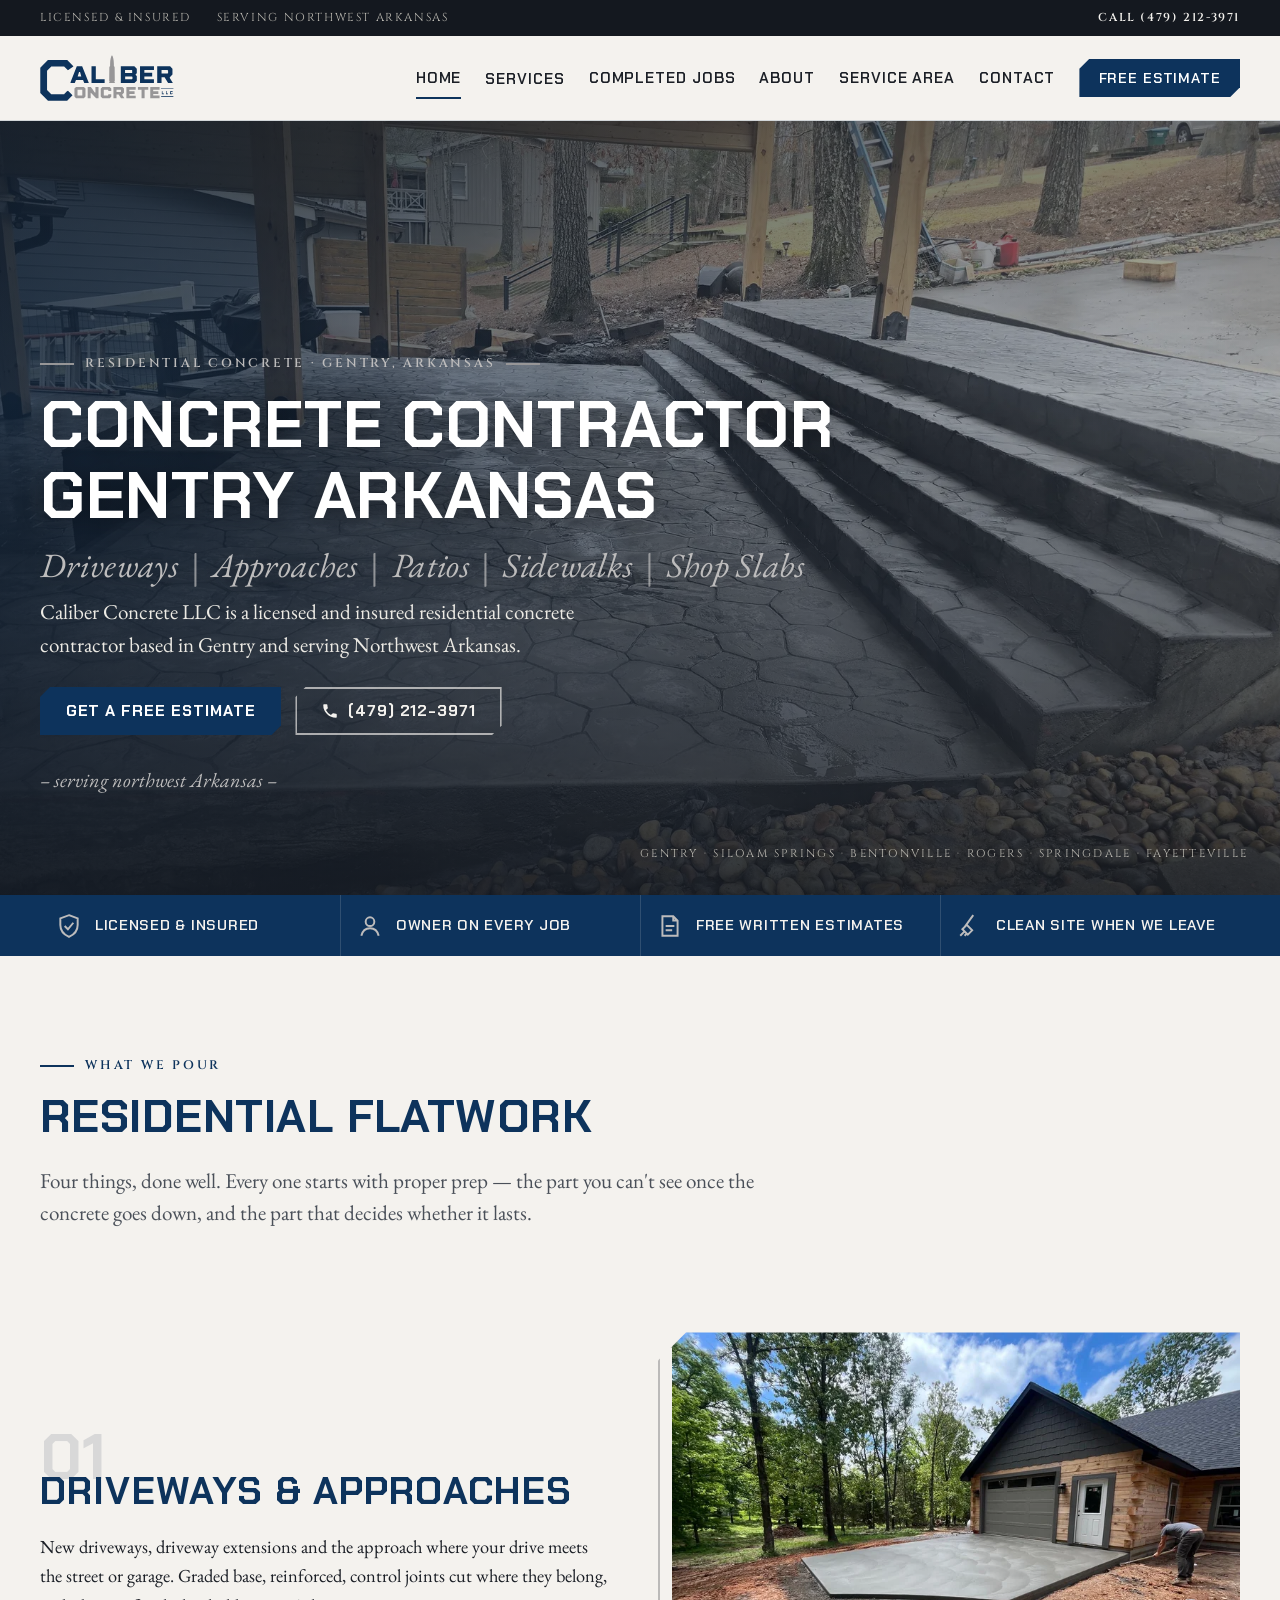
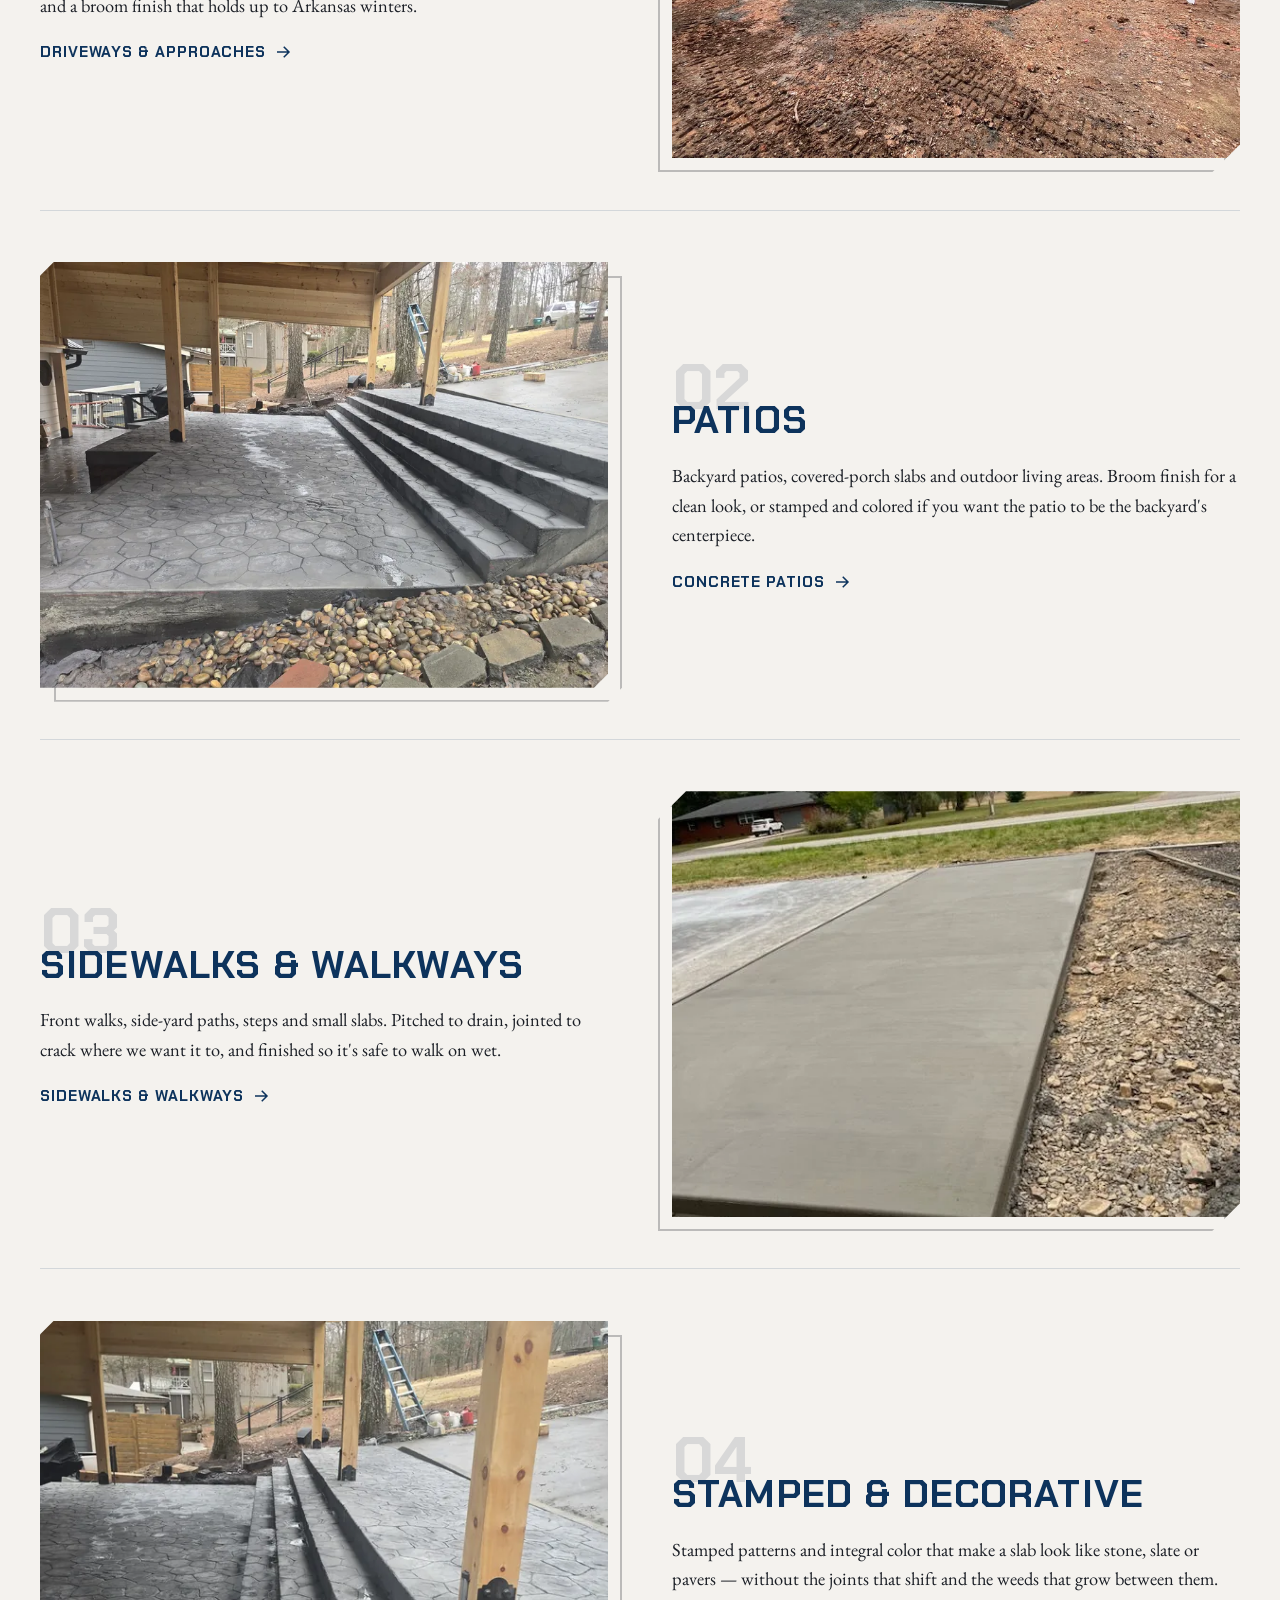
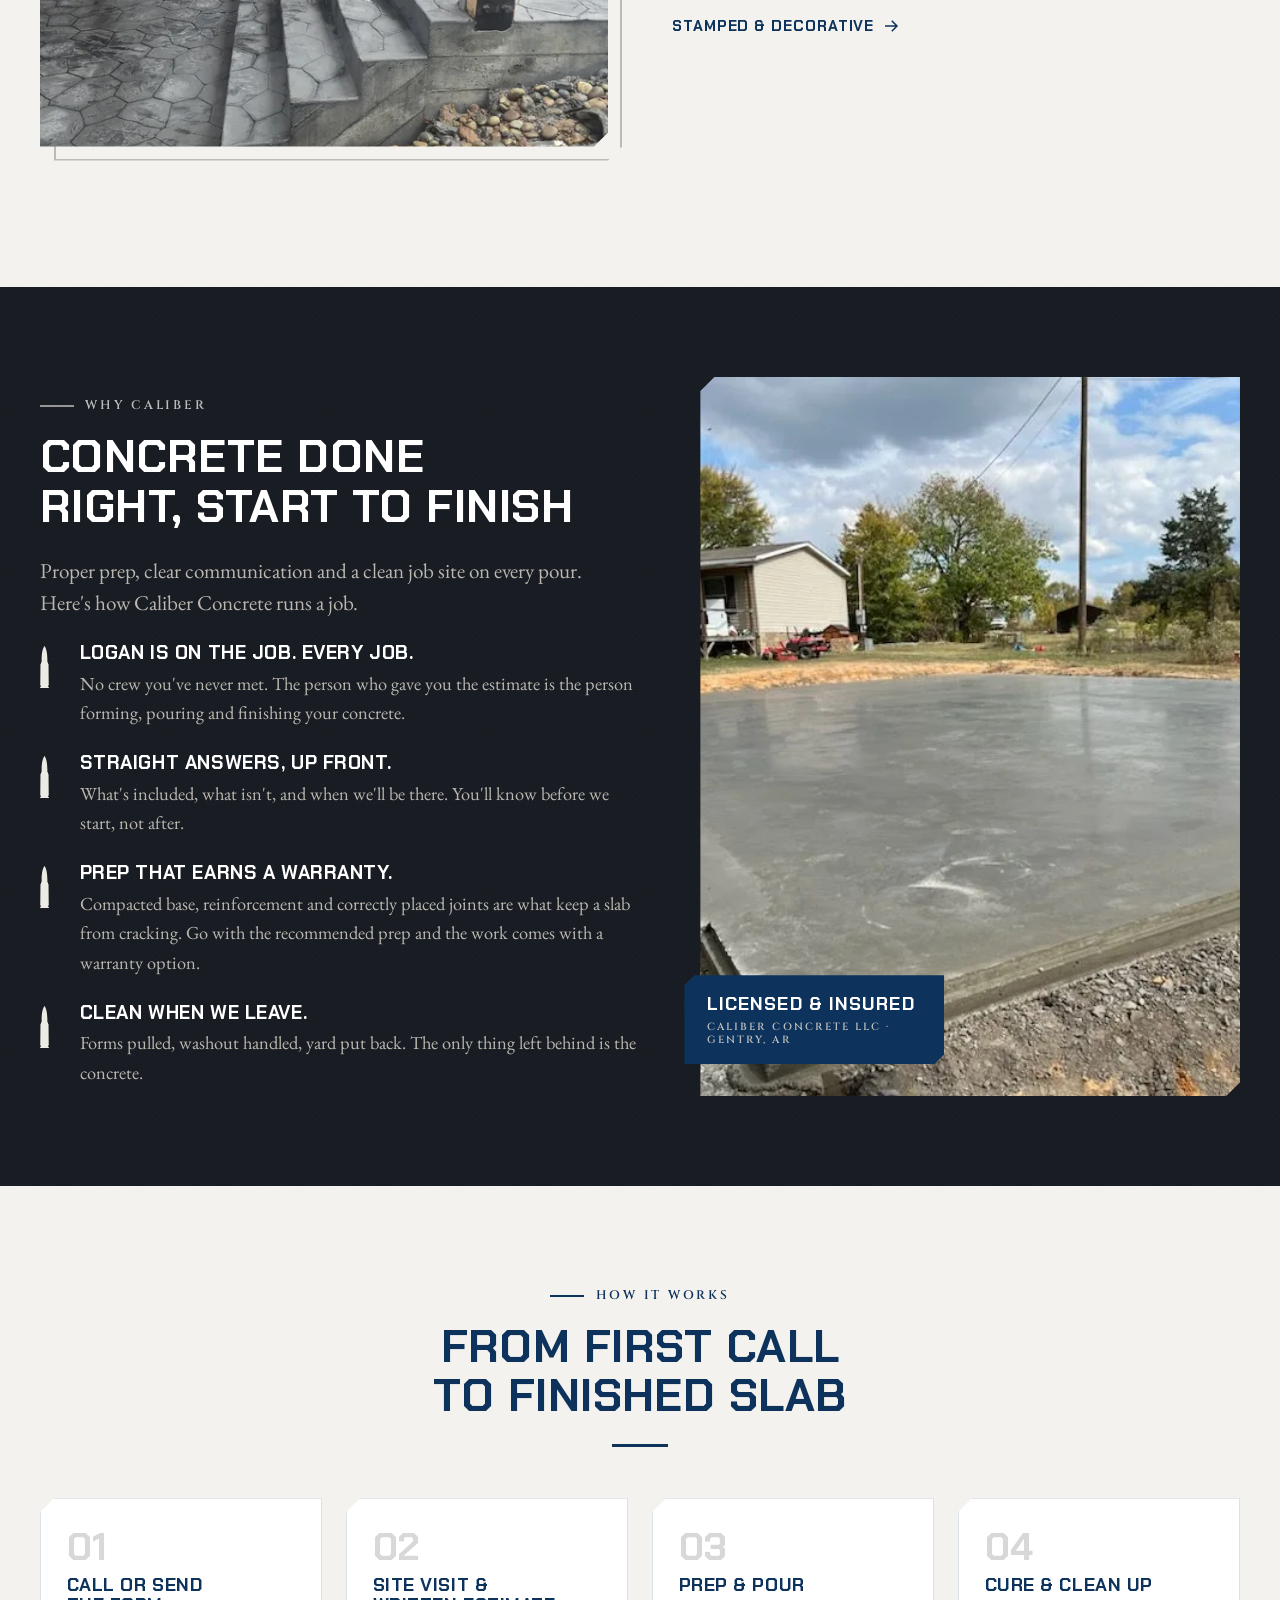
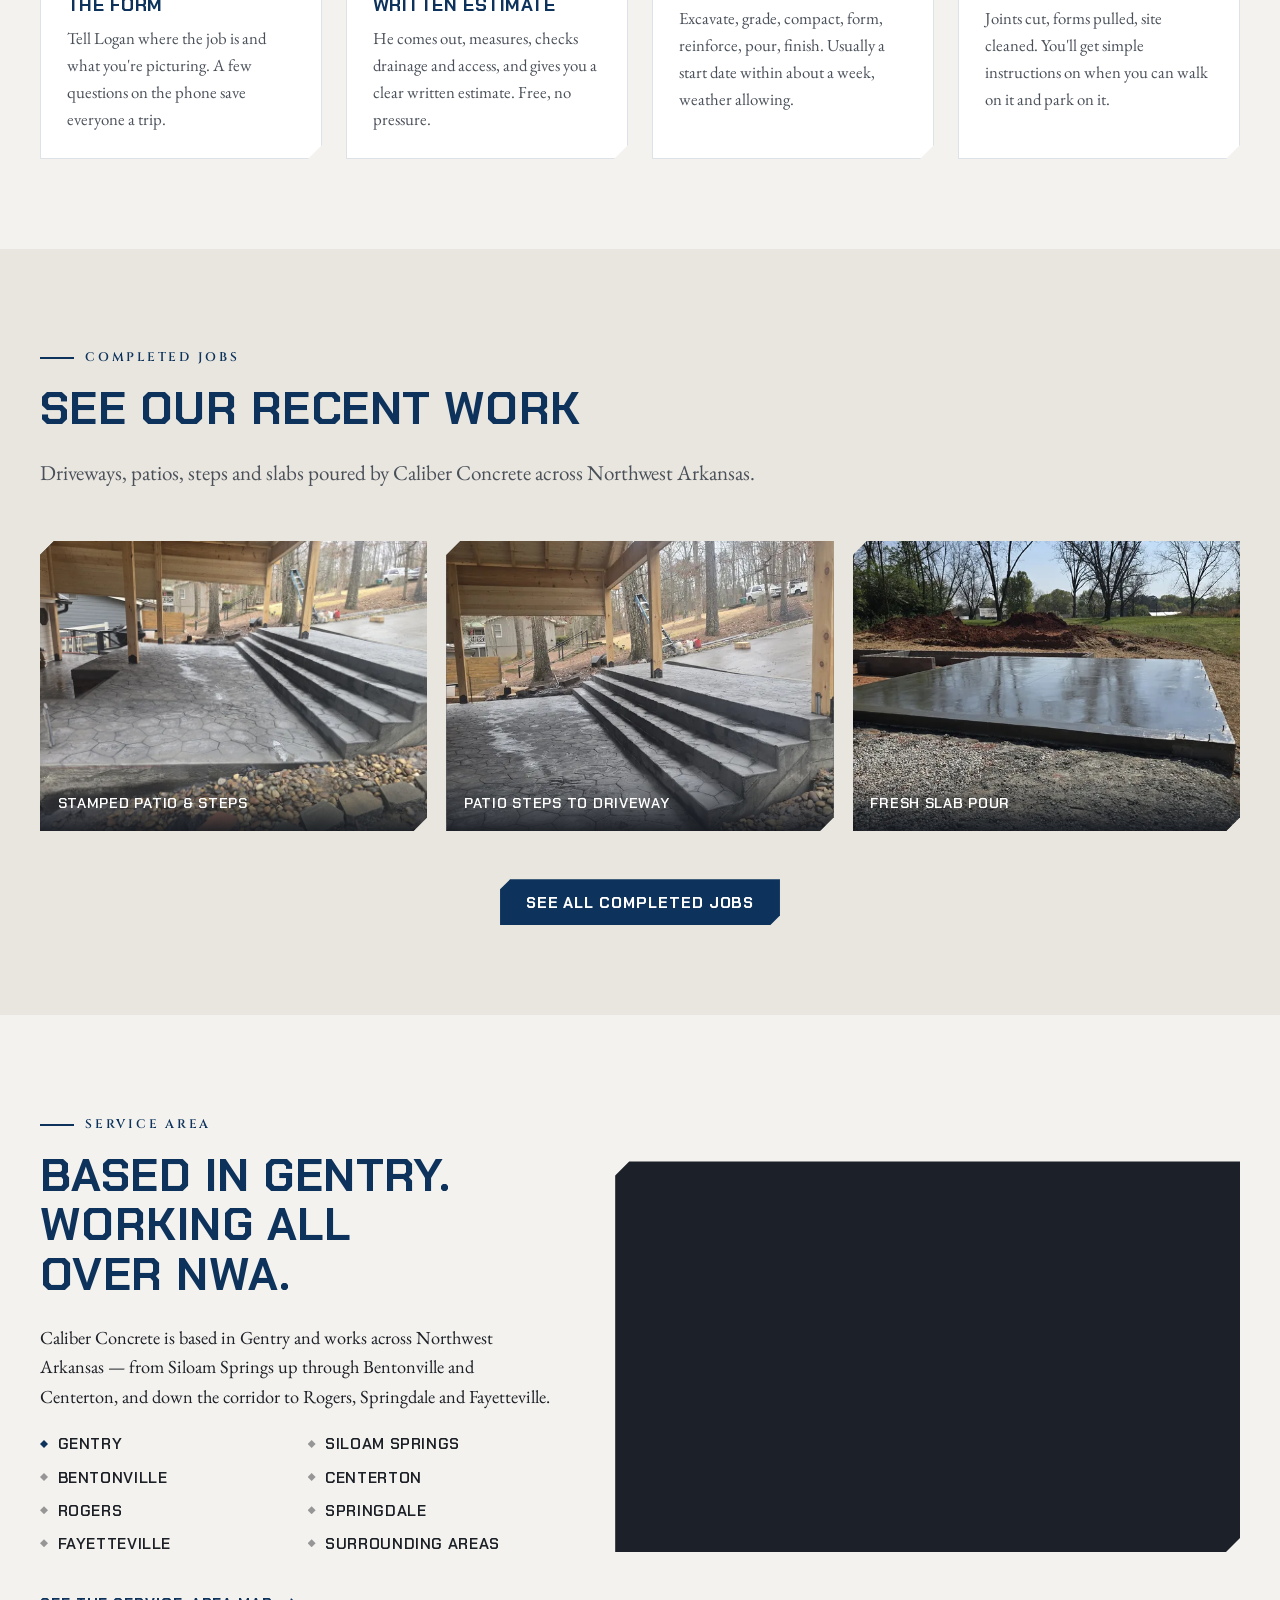
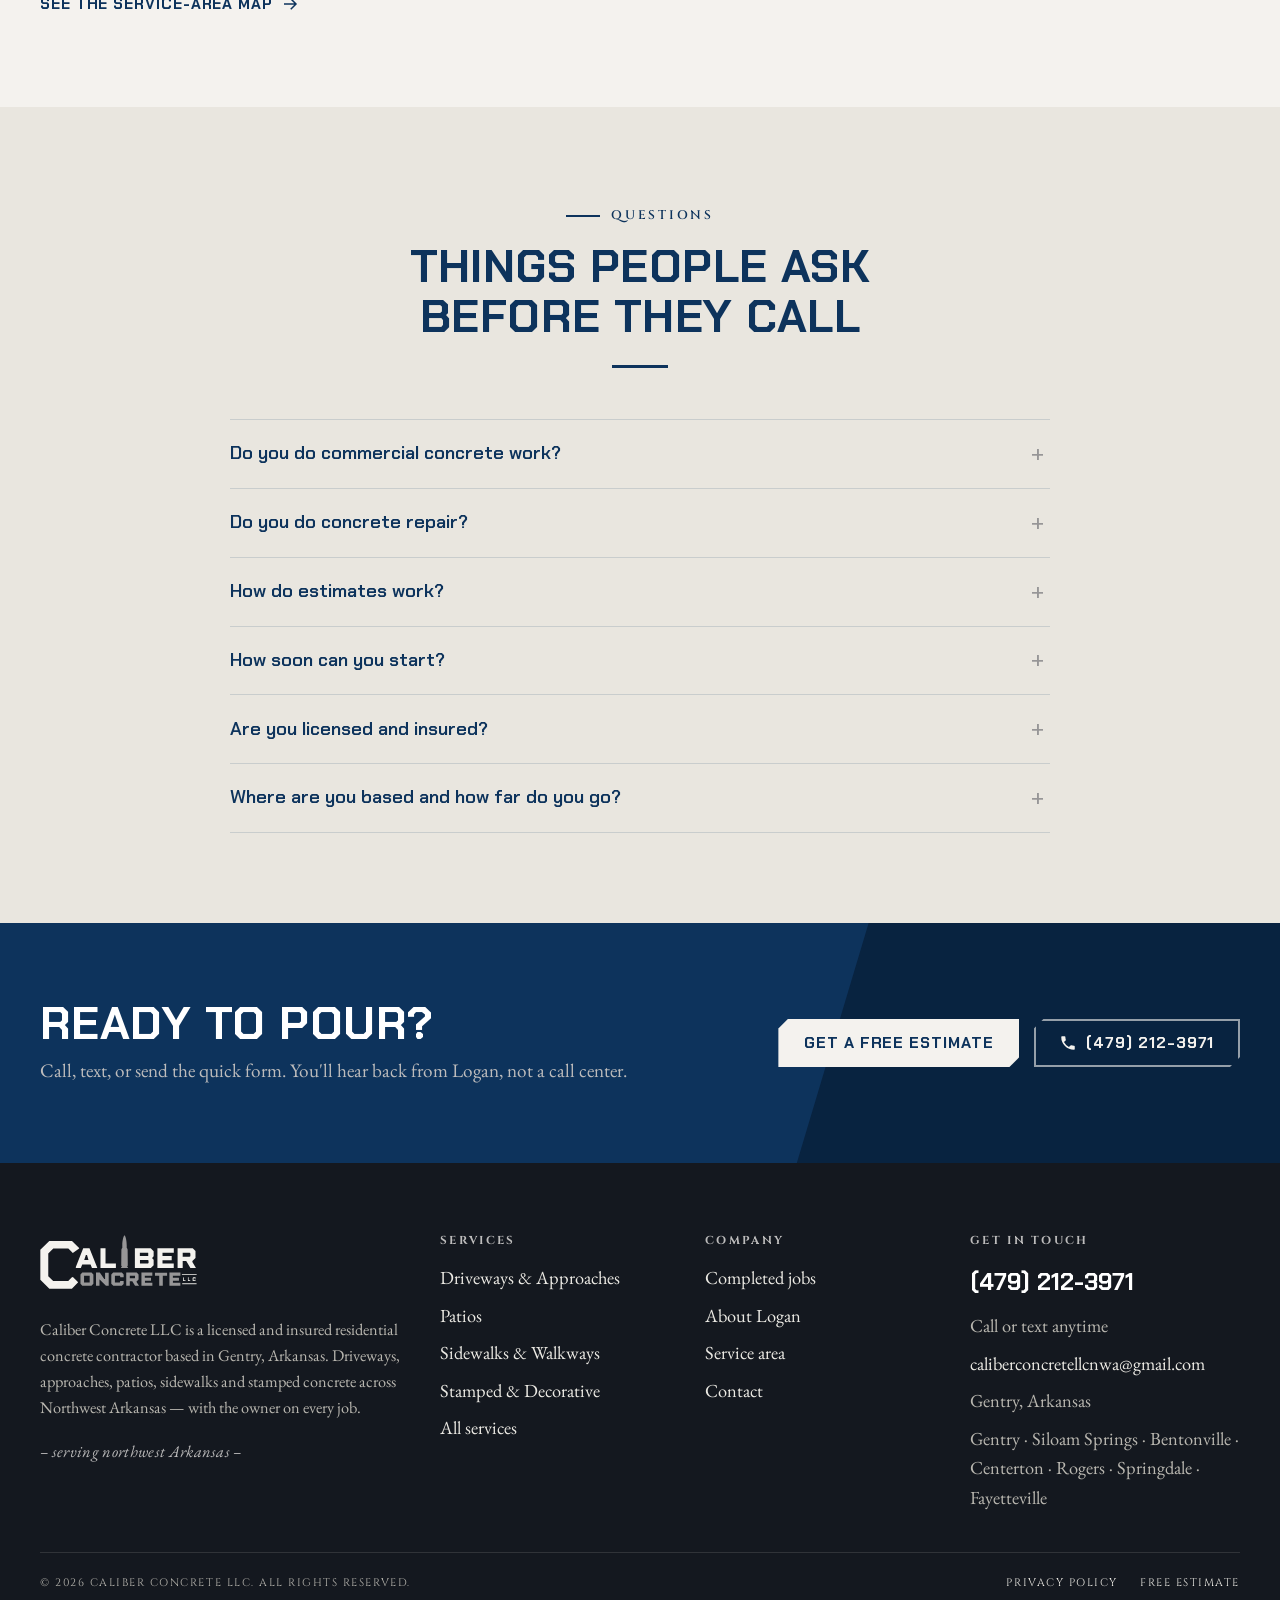
==== commit d3d1c1ef: "Round 2 from Logan's review call: traced logo, Holdeman photos, trimmed sections, polygon map, domai" ====
--- a/index.html
+++ b/index.html
@@ -6,23 +6,23 @@
 <meta name="theme-color" content="#14181F" />
 <title>Concrete Contractor in Gentry &amp; NWA | Caliber Concrete</title>
 <meta name="description" content="Licensed &amp; insured residential concrete contractor in Gentry, AR. Driveways, approaches, patios, sidewalks and stamped concrete across Northwest Arkansas. Free estimates." />
-<link rel="canonical" href="https://caliberconcrete.vercel.app/" />
+<link rel="canonical" href="https://caliberconcretenwa.com/" />
 <link rel="icon" href="/favicon.ico" sizes="any" />
 <link rel="icon" type="image/svg+xml" href="images/favicon.svg" />
 <link rel="apple-touch-icon" href="images/apple-touch-icon.png" />
 <link rel="preconnect" href="https://fonts.googleapis.com" />
 <link rel="preconnect" href="https://fonts.gstatic.com" crossorigin />
 <link href="https://fonts.googleapis.com/css2?family=Chakra+Petch:wght@600;700&family=Cinzel:wght@600&family=EB+Garamond:ital,wght@0,400;0,500;0,600;1,400;1,500&display=swap" rel="stylesheet" />
-<link rel="stylesheet" href="css/styles.css?v=10" />
+<link rel="stylesheet" href="css/styles.css?v=11" />
 <script type="application/ld+json">{
  "@context": "https://schema.org",
  "@type": "HomeAndConstructionBusiness",
- "@id": "https://caliberconcrete.vercel.app/#business",
+ "@id": "https://caliberconcretenwa.com/#business",
  "name": "Caliber Concrete LLC",
  "legalName": "Caliber Concrete LLC",
  "description": "Licensed and insured residential concrete contractor in Gentry, Arkansas. Driveways, approaches, patios, sidewalks and stamped concrete across Northwest Arkansas.",
- "url": "https://caliberconcrete.vercel.app/",
- "image": "https://caliberconcrete.vercel.app/images/og-image.jpg",
+ "url": "https://caliberconcretenwa.com/",
+ "image": "https://caliberconcretenwa.com/images/og-image.jpg",
  "telephone": "+14792123971",
  "email": "caliberconcretellcnwa@gmail.com",
  "founder": {"@type": "Person", "name": "Logan Wiebe"},
@@ -44,8 +44,8 @@
 <meta property="og:site_name" content="Caliber Concrete LLC" />
 <meta property="og:title" content="Concrete Contractor in Gentry &amp; NWA | Caliber Concrete" />
 <meta property="og:description" content="Licensed &amp; insured residential concrete contractor in Gentry, AR. Driveways, approaches, patios, sidewalks and stamped concrete across Northwest Arkansas. Free estimates." />
-<meta property="og:url" content="https://caliberconcrete.vercel.app/" />
-<meta property="og:image" content="https://caliberconcrete.vercel.app/images/og-image.jpg" />
+<meta property="og:url" content="https://caliberconcretenwa.com/" />
+<meta property="og:image" content="https://caliberconcretenwa.com/images/og-image.jpg" />
 <meta property="og:image:width" content="1200" />
 <meta property="og:image:height" content="630" />
 <meta name="twitter:card" content="summary_large_image" />
@@ -60,15 +60,27 @@
 </div>
 <header class="header">
   <div class="wrap">
-    <a class="brand" href="/" aria-label="Caliber Concrete LLC home"><svg class="logo " viewBox="0 0 470 150" role="img" aria-labelledby="logo-t" xmlns="http://www.w3.org/2000/svg"><title id="logo-t">Caliber Concrete LLC</title>
-<style>.logo .p{fill:var(--logo-primary,#0D335C)}.logo .s{fill:var(--logo-secondary,#979697)}.logo text{font-family:"Chakra Petch","Arial Narrow",sans-serif;font-weight:700}</style>
-<text class="p" x="0" y="131" font-size="152" textLength="96" lengthAdjust="spacingAndGlyphs">C</text>
-<text class="p" x="100" y="78" font-size="78" textLength="108" lengthAdjust="spacingAndGlyphs">AL</text>
-<path class="s" d="M230 2 L236.5 20 L237 46 L223 46 L223.5 20 Z M223 49 h14 v22 h-14 Z M222 74 h16 v6 h-16 Z"/>
-<text class="p" x="246" y="78" font-size="78" textLength="160" lengthAdjust="spacingAndGlyphs">BER</text>
-<text class="s" x="104" y="139" font-size="54" textLength="302" lengthAdjust="spacingAndGlyphs">CONCRETE</text>
-<rect class="p" x="418" y="104" width="50" height="3"/><rect class="p" x="418" y="136" width="50" height="3"/>
-<text class="p" x="421" y="129" font-size="20" textLength="44" lengthAdjust="spacingAndGlyphs">LLC</text>
+    <a class="brand" href="/" aria-label="Caliber Concrete LLC home"><svg class="logo " viewBox="0 0 956 329" role="img" aria-labelledby="logo-t" xmlns="http://www.w3.org/2000/svg"><title id="logo-t">Caliber Concrete LLC</title>
+<style>.logo .p{fill:var(--logo-primary,#0D335C)}.logo .s{fill:var(--logo-secondary,#979697)}</style>
+<path class="p" fill-rule="evenodd" d="M2.0 90.6 L 2.0 272.0 L 57.1 327.0 L 194.2 327.0 L 232.6 288.5 L 200.3 256.2 L 192.8 258.9 L 173.4 278.3 L 173.4 281.0 L 80.5 281.0 L 50.4 251.0 L 50.4 112.5 L 80.9 82.0 L 172.6 82.0 L 200.0 109.3 L 238.4 82.9 L 238.4 79.6 L 194.9 36.1 L 56.6 36.1Z"/>
+<path class="p" fill-rule="evenodd" d="M263.3 81.2 L 218.3 195.0 L 218.3 200.8 L 248.8 200.8 L 257.3 179.2 L 308.0 179.2 L 316.6 201.0 L 349.4 201.0 L 301.5 81.2Z M279.4 122.0 L 286.4 122.0 L 295.4 153.0 L 269.4 153.0Z"/>
+<path class="p" fill-rule="evenodd" d="M462.4 173.0 L 399.2 173.0 L 399.2 81.2 L 368.5 81.2 L 368.5 201.0 L 462.4 201.0Z"/>
+<path class="p" fill-rule="evenodd" d="M675.5 200.8 L 692.4 183.8 L 692.4 150.8 L 684.4 142.8 L 684.4 138.2 L 692.4 130.2 L 692.4 98.7 L 674.7 81.0 L 578.1 81.0 L 578.1 200.8Z M608.4 108.0 L 658.3 108.0 L 659.4 110.0 L 659.4 128.0 L 608.4 128.0Z M609.1 153.0 L 658.3 153.0 L 661.4 157.4 L 661.4 170.2 L 657.8 173.8 L 609.1 173.8Z"/>
+<path class="p" fill-rule="evenodd" d="M814.9 200.8 L 814.9 173.2 L 746.4 173.2 L 746.4 154.0 L 802.4 154.0 L 802.4 127.6 L 746.4 127.6 L 746.4 108.0 L 815.2 108.0 L 815.2 81.2 L 715.4 81.2 L 715.4 200.8Z"/>
+<path class="p" fill-rule="evenodd" d="M838.4 201.0 L 869.4 201.0 L 869.4 159.0 L 891.0 159.0 L 916.4 200.8 L 950.2 200.8 L 928.4 164.1 L 928.4 158.8 L 947.4 139.8 L 947.4 97.6 L 930.7 81.0 L 838.4 81.0Z M912.0 108.0 L 916.2 112.2 L 916.2 130.2 L 910.9 133.0 L 869.4 133.0 L 869.4 108.0Z"/>
+<path class="p" fill-rule="evenodd" d="M954.4 239.0 L 866.8 239.0 L 864.4 241.4 L 864.4 244.0 L 954.4 244.0Z"/>
+<path class="p" fill-rule="evenodd" d="M871.6 262.9 L 871.6 280.8 L 881.4 280.8 L 886.4 279.9 L 886.4 276.0 L 876.2 276.0 L 876.2 258.6 L 872.5 257.9Z"/>
+<path class="p" fill-rule="evenodd" d="M915.2 276.0 L 905.4 276.0 L 905.4 258.0 L 901.4 258.0 L 901.4 280.8 L 915.2 280.8Z"/>
+<path class="p" fill-rule="evenodd" d="M933.6 280.7 L 943.2 280.7 L 948.4 277.9 L 948.4 273.0 L 943.6 273.0 L 942.5 276.0 L 935.4 276.0 L 935.4 263.0 L 942.3 263.0 L 944.3 266.5 L 947.9 264.3 L 948.6 260.7 L 945.9 258.0 L 934.4 258.0 L 929.9 262.5 L 929.9 278.3Z"/>
+<path class="p" fill-rule="evenodd" d="M953.9 299.8 L 953.9 294.2 L 866.4 294.2 L 866.4 299.8Z"/>
+<path class="s" fill-rule="evenodd" d="M314.0 229.0 L 257.8 229.0 L 246.5 240.2 L 246.5 297.5 L 258.0 309.0 L 313.5 309.0 L 325.3 297.2 L 325.3 240.2Z M301.9 248.6 L 302.6 249.4 L 302.6 289.4 L 268.4 289.4 L 268.4 248.6Z"/>
+<path class="s" fill-rule="evenodd" d="M362.4 309.0 L 362.4 269.0 L 361.8 269.0 L 401.8 309.0 L 418.6 309.0 L 418.6 229.5 L 396.6 229.5 L 396.6 268.0 L 391.6 268.0 L 364.3 229.0 L 341.2 229.0 L 341.2 309.0Z"/>
+<path class="s" fill-rule="evenodd" d="M434.4 296.8 L 446.5 309.0 L 498.4 309.0 L 509.6 297.8 L 509.6 280.5 L 488.9 280.5 L 486.5 289.0 L 456.4 289.0 L 456.4 248.5 L 487.1 248.5 L 489.4 258.0 L 509.7 258.0 L 509.7 239.9 L 498.9 229.0 L 445.9 229.0 L 434.4 240.5Z"/>
+<path class="s" fill-rule="evenodd" d="M525.4 308.8 L 547.2 308.8 L 547.2 282.0 L 562.3 282.0 L 579.1 308.6 L 603.6 308.6 L 588.4 286.4 L 588.4 282.6 L 600.6 270.4 L 600.6 240.2 L 589.4 229.0 L 525.4 229.0Z M578.8 248.0 L 578.8 262.2 L 577.0 264.0 L 547.4 264.0 L 547.4 248.0Z"/>
+<path class="s" fill-rule="evenodd" d="M618.0 308.7 L 684.6 308.7 L 684.6 290.6 L 639.5 290.6 L 639.5 278.2 L 676.4 278.2 L 676.4 259.8 L 638.6 259.8 L 638.6 248.0 L 684.4 248.0 L 684.4 229.0 L 618.0 229.0Z"/>
+<path class="s" fill-rule="evenodd" d="M748.2 308.8 L 748.2 247.9 L 774.4 247.9 L 774.4 229.6 L 700.4 229.6 L 700.4 248.0 L 726.4 248.0 L 726.4 308.8Z"/>
+<path class="s" fill-rule="evenodd" d="M855.2 309.0 L 855.2 290.5 L 809.9 290.5 L 809.9 278.2 L 846.6 278.2 L 846.6 261.2 L 846.1 259.8 L 809.6 259.8 L 809.6 248.0 L 855.4 248.0 L 855.4 229.0 L 788.6 229.0 L 788.6 309.0Z"/>
+<path class="s" fill-rule="evenodd" d="M514.9 2.0 C 521.4 8.0 528.4 32.0 528.4 64.0 L 528.4 79.0 L 531.4 80.0 L 531.4 84.0 L 533.9 88.0 L 534.9 188.0 L 531.4 189.0 L 531.4 193.0 L 535.4 195.0 L 535.4 200.5 L 494.4 200.5 L 494.4 195.0 L 498.4 193.0 L 498.4 189.0 L 494.9 188.0 L 495.9 88.0 L 498.4 84.0 L 498.4 80.0 L 501.4 79.0 L 501.4 64.0 C 501.4 32.0 508.4 8.0 514.9 2.0Z"/>
 </svg></a>
     <a class="header__call" href="tel:+14792123971">(479) 212-3971</a>
     <button class="nav-toggle" aria-label="Menu" aria-expanded="false" aria-controls="nav"><span></span><span></span><span></span></button>
@@ -107,7 +119,7 @@
     </div>
 
     <div class="srow reveal">
-      <div class="srow__media"><img src="images/stock/driveway-pour-workers.webp" srcset="images/stock/driveway-pour-workers-sm.webp 800w, images/stock/driveway-pour-workers.webp 1400w" sizes="(max-width:980px) 100vw, 50vw" alt="Crew screeding a freshly poured residential concrete driveway" width="1400" height="933" loading="lazy" /></div>
+      <div class="srow__media"><img src="images/photos/driveway-ranch-house.webp" srcset="images/photos/driveway-ranch-house-sm.webp 800w, images/photos/driveway-ranch-house.webp 1600w" sizes="(max-width:980px) 100vw, 50vw" alt="Finished concrete driveway and approach at a Northwest Arkansas home" width="1600" height="1200" loading="lazy" /></div>
       <div>
         <div class="srow__num">01</div>
         <h3>Driveways &amp; Approaches</h3>
@@ -127,7 +139,7 @@
     </div>
 
     <div class="srow reveal">
-      <div class="srow__media"><img src="images/stock/sidewalk-paving-crew.webp" srcset="images/stock/sidewalk-paving-crew-sm.webp 800w, images/stock/sidewalk-paving-crew.webp 1400w" sizes="(max-width:980px) 100vw, 50vw" alt="Concrete finishers working a residential sidewalk pour" width="1400" height="931" loading="lazy" /></div>
+      <div class="srow__media"><img src="images/photos/sidewalk-long-walk.webp" srcset="images/photos/sidewalk-long-walk-sm.webp 800w, images/photos/sidewalk-long-walk.webp 600w" sizes="(max-width:980px) 100vw, 50vw" alt="New concrete walkway with clean edges and a broom finish" width="600" height="800" loading="lazy" /></div>
       <div>
         <div class="srow__num">03</div>
         <h3>Sidewalks &amp; Walkways</h3>
@@ -155,14 +167,14 @@
       <h2>Concrete done right, start to finish</h2>
       <p class="lead">Proper prep, clear communication and a clean job site on every pour. Here's how Caliber Concrete runs a job.</p>
       <ul class="bullets mt-2">
-        <li><svg class="bullet" viewBox="0 0 14 40" aria-hidden="true"><path fill="currentColor" d="M7 0 L12.5 14 L13 30 L1 30 L1.5 14 Z M1 32 h12 v6 H1 Z"/></svg><div><h3>Logan is on the job. Every job.</h3><p>No crew you've never met. The person who gave you the estimate is the person forming, pouring and finishing your concrete.</p></div></li>
-        <li><svg class="bullet" viewBox="0 0 14 40" aria-hidden="true"><path fill="currentColor" d="M7 0 L12.5 14 L13 30 L1 30 L1.5 14 Z M1 32 h12 v6 H1 Z"/></svg><div><h3>Straight answers, up front.</h3><p>What's included, what isn't, and when we'll be there. You'll know before we start, not after.</p></div></li>
-        <li><svg class="bullet" viewBox="0 0 14 40" aria-hidden="true"><path fill="currentColor" d="M7 0 L12.5 14 L13 30 L1 30 L1.5 14 Z M1 32 h12 v6 H1 Z"/></svg><div><h3>Prep that earns a warranty.</h3><p>Compacted base, reinforcement and correctly placed joints are what keep a slab from cracking. Go with the recommended prep and the work comes with a warranty option.</p></div></li>
-        <li><svg class="bullet" viewBox="0 0 14 40" aria-hidden="true"><path fill="currentColor" d="M7 0 L12.5 14 L13 30 L1 30 L1.5 14 Z M1 32 h12 v6 H1 Z"/></svg><div><h3>Clean when we leave.</h3><p>Forms pulled, washout handled, yard put back. The only thing left behind is the concrete.</p></div></li>
+        <li><svg class="bullet" viewBox="0 0 41 198" aria-hidden="true"><path fill="currentColor" d="M20.5 0.0 C 27.0 6.0 34.0 30.0 34.0 62.0 L 34.0 77.0 L 37.0 78.0 L 37.0 82.0 L 39.5 86.0 L 40.5 186.0 L 37.0 187.0 L 37.0 191.0 L 41.0 193.0 L 41.0 198.5 L 0.0 198.5 L 0.0 193.0 L 4.0 191.0 L 4.0 187.0 L 0.5 186.0 L 1.5 86.0 L 4.0 82.0 L 4.0 78.0 L 7.0 77.0 L 7.0 62.0 C 7.0 30.0 14.0 6.0 20.5 0.0Z"/></svg><div><h3>Logan is on the job. Every job.</h3><p>No crew you've never met. The person who gave you the estimate is the person forming, pouring and finishing your concrete.</p></div></li>
+        <li><svg class="bullet" viewBox="0 0 41 198" aria-hidden="true"><path fill="currentColor" d="M20.5 0.0 C 27.0 6.0 34.0 30.0 34.0 62.0 L 34.0 77.0 L 37.0 78.0 L 37.0 82.0 L 39.5 86.0 L 40.5 186.0 L 37.0 187.0 L 37.0 191.0 L 41.0 193.0 L 41.0 198.5 L 0.0 198.5 L 0.0 193.0 L 4.0 191.0 L 4.0 187.0 L 0.5 186.0 L 1.5 86.0 L 4.0 82.0 L 4.0 78.0 L 7.0 77.0 L 7.0 62.0 C 7.0 30.0 14.0 6.0 20.5 0.0Z"/></svg><div><h3>Straight answers, up front.</h3><p>What's included, what isn't, and when we'll be there. You'll know before we start, not after.</p></div></li>
+        <li><svg class="bullet" viewBox="0 0 41 198" aria-hidden="true"><path fill="currentColor" d="M20.5 0.0 C 27.0 6.0 34.0 30.0 34.0 62.0 L 34.0 77.0 L 37.0 78.0 L 37.0 82.0 L 39.5 86.0 L 40.5 186.0 L 37.0 187.0 L 37.0 191.0 L 41.0 193.0 L 41.0 198.5 L 0.0 198.5 L 0.0 193.0 L 4.0 191.0 L 4.0 187.0 L 0.5 186.0 L 1.5 86.0 L 4.0 82.0 L 4.0 78.0 L 7.0 77.0 L 7.0 62.0 C 7.0 30.0 14.0 6.0 20.5 0.0Z"/></svg><div><h3>Prep that earns a warranty.</h3><p>Compacted base, reinforcement and correctly placed joints are what keep a slab from cracking. Go with the recommended prep and the work comes with a warranty option.</p></div></li>
+        <li><svg class="bullet" viewBox="0 0 41 198" aria-hidden="true"><path fill="currentColor" d="M20.5 0.0 C 27.0 6.0 34.0 30.0 34.0 62.0 L 34.0 77.0 L 37.0 78.0 L 37.0 82.0 L 39.5 86.0 L 40.5 186.0 L 37.0 187.0 L 37.0 191.0 L 41.0 193.0 L 41.0 198.5 L 0.0 198.5 L 0.0 193.0 L 4.0 191.0 L 4.0 187.0 L 0.5 186.0 L 1.5 86.0 L 4.0 82.0 L 4.0 78.0 L 7.0 77.0 L 7.0 62.0 C 7.0 30.0 14.0 6.0 20.5 0.0Z"/></svg><div><h3>Clean when we leave.</h3><p>Forms pulled, washout handled, yard put back. The only thing left behind is the concrete.</p></div></li>
       </ul>
     </div>
     <div class="why__media reveal" data-delay="1">
-      <img src="images/stock/power-trowel-finish.webp" srcset="images/stock/power-trowel-finish-sm.webp 800w, images/stock/power-trowel-finish.webp 1400w" sizes="(max-width:980px) 100vw, 45vw" alt="Concrete finisher running a power trowel over a fresh slab" width="1400" height="933" loading="lazy" />
+      <img src="images/photos/slab-fresh-finish.webp" srcset="images/photos/slab-fresh-finish-sm.webp 800w, images/photos/slab-fresh-finish.webp 800w" sizes="(max-width:980px) 100vw, 45vw" alt="Freshly finished residential concrete slab" width="800" height="600" loading="lazy" />
       <div class="why__stamp">Licensed &amp; insured<small>Caliber Concrete LLC · Gentry, AR</small></div>
     </div>
   </div>
@@ -200,16 +212,6 @@
   </div>
 </section>
 
-<section class="section on-dark">
-  <div class="wrap">
-    <div class="review-slot reveal">
-      <div class="eyebrow eyebrow--light" style="justify-content:center">Reviews</div>
-      <div class="quote-mark">&ldquo;</div>
-      <p>Caliber Concrete is a new company, so the reviews section is honest: it's empty for now. The first customers get to fill it.</p>
-      <p class="who">Have Logan pour for you? Tell him how it went.</p>
-    </div>
-  </div>
-</section>
 
 <section class="section">
   <div class="wrap area">
@@ -247,15 +249,27 @@
   <div class="wrap">
     <div class="footer__top">
       <div class="footer__logo" style="--logo-primary:#F4F2EE;--logo-secondary:#979697">
-        <svg class="logo " viewBox="0 0 470 150" role="img" aria-labelledby="logo-t" xmlns="http://www.w3.org/2000/svg"><title id="logo-t">Caliber Concrete LLC</title>
-<style>.logo .p{fill:var(--logo-primary,#0D335C)}.logo .s{fill:var(--logo-secondary,#979697)}.logo text{font-family:"Chakra Petch","Arial Narrow",sans-serif;font-weight:700}</style>
-<text class="p" x="0" y="131" font-size="152" textLength="96" lengthAdjust="spacingAndGlyphs">C</text>
-<text class="p" x="100" y="78" font-size="78" textLength="108" lengthAdjust="spacingAndGlyphs">AL</text>
-<path class="s" d="M230 2 L236.5 20 L237 46 L223 46 L223.5 20 Z M223 49 h14 v22 h-14 Z M222 74 h16 v6 h-16 Z"/>
-<text class="p" x="246" y="78" font-size="78" textLength="160" lengthAdjust="spacingAndGlyphs">BER</text>
-<text class="s" x="104" y="139" font-size="54" textLength="302" lengthAdjust="spacingAndGlyphs">CONCRETE</text>
-<rect class="p" x="418" y="104" width="50" height="3"/><rect class="p" x="418" y="136" width="50" height="3"/>
-<text class="p" x="421" y="129" font-size="20" textLength="44" lengthAdjust="spacingAndGlyphs">LLC</text>
+        <svg class="logo " viewBox="0 0 956 329" role="img" aria-labelledby="logo-f" xmlns="http://www.w3.org/2000/svg"><title id="logo-f">Caliber Concrete LLC</title>
+<style>.logo .p{fill:var(--logo-primary,#0D335C)}.logo .s{fill:var(--logo-secondary,#979697)}</style>
+<path class="p" fill-rule="evenodd" d="M2.0 90.6 L 2.0 272.0 L 57.1 327.0 L 194.2 327.0 L 232.6 288.5 L 200.3 256.2 L 192.8 258.9 L 173.4 278.3 L 173.4 281.0 L 80.5 281.0 L 50.4 251.0 L 50.4 112.5 L 80.9 82.0 L 172.6 82.0 L 200.0 109.3 L 238.4 82.9 L 238.4 79.6 L 194.9 36.1 L 56.6 36.1Z"/>
+<path class="p" fill-rule="evenodd" d="M263.3 81.2 L 218.3 195.0 L 218.3 200.8 L 248.8 200.8 L 257.3 179.2 L 308.0 179.2 L 316.6 201.0 L 349.4 201.0 L 301.5 81.2Z M279.4 122.0 L 286.4 122.0 L 295.4 153.0 L 269.4 153.0Z"/>
+<path class="p" fill-rule="evenodd" d="M462.4 173.0 L 399.2 173.0 L 399.2 81.2 L 368.5 81.2 L 368.5 201.0 L 462.4 201.0Z"/>
+<path class="p" fill-rule="evenodd" d="M675.5 200.8 L 692.4 183.8 L 692.4 150.8 L 684.4 142.8 L 684.4 138.2 L 692.4 130.2 L 692.4 98.7 L 674.7 81.0 L 578.1 81.0 L 578.1 200.8Z M608.4 108.0 L 658.3 108.0 L 659.4 110.0 L 659.4 128.0 L 608.4 128.0Z M609.1 153.0 L 658.3 153.0 L 661.4 157.4 L 661.4 170.2 L 657.8 173.8 L 609.1 173.8Z"/>
+<path class="p" fill-rule="evenodd" d="M814.9 200.8 L 814.9 173.2 L 746.4 173.2 L 746.4 154.0 L 802.4 154.0 L 802.4 127.6 L 746.4 127.6 L 746.4 108.0 L 815.2 108.0 L 815.2 81.2 L 715.4 81.2 L 715.4 200.8Z"/>
+<path class="p" fill-rule="evenodd" d="M838.4 201.0 L 869.4 201.0 L 869.4 159.0 L 891.0 159.0 L 916.4 200.8 L 950.2 200.8 L 928.4 164.1 L 928.4 158.8 L 947.4 139.8 L 947.4 97.6 L 930.7 81.0 L 838.4 81.0Z M912.0 108.0 L 916.2 112.2 L 916.2 130.2 L 910.9 133.0 L 869.4 133.0 L 869.4 108.0Z"/>
+<path class="p" fill-rule="evenodd" d="M954.4 239.0 L 866.8 239.0 L 864.4 241.4 L 864.4 244.0 L 954.4 244.0Z"/>
+<path class="p" fill-rule="evenodd" d="M871.6 262.9 L 871.6 280.8 L 881.4 280.8 L 886.4 279.9 L 886.4 276.0 L 876.2 276.0 L 876.2 258.6 L 872.5 257.9Z"/>
+<path class="p" fill-rule="evenodd" d="M915.2 276.0 L 905.4 276.0 L 905.4 258.0 L 901.4 258.0 L 901.4 280.8 L 915.2 280.8Z"/>
+<path class="p" fill-rule="evenodd" d="M933.6 280.7 L 943.2 280.7 L 948.4 277.9 L 948.4 273.0 L 943.6 273.0 L 942.5 276.0 L 935.4 276.0 L 935.4 263.0 L 942.3 263.0 L 944.3 266.5 L 947.9 264.3 L 948.6 260.7 L 945.9 258.0 L 934.4 258.0 L 929.9 262.5 L 929.9 278.3Z"/>
+<path class="p" fill-rule="evenodd" d="M953.9 299.8 L 953.9 294.2 L 866.4 294.2 L 866.4 299.8Z"/>
+<path class="s" fill-rule="evenodd" d="M314.0 229.0 L 257.8 229.0 L 246.5 240.2 L 246.5 297.5 L 258.0 309.0 L 313.5 309.0 L 325.3 297.2 L 325.3 240.2Z M301.9 248.6 L 302.6 249.4 L 302.6 289.4 L 268.4 289.4 L 268.4 248.6Z"/>
+<path class="s" fill-rule="evenodd" d="M362.4 309.0 L 362.4 269.0 L 361.8 269.0 L 401.8 309.0 L 418.6 309.0 L 418.6 229.5 L 396.6 229.5 L 396.6 268.0 L 391.6 268.0 L 364.3 229.0 L 341.2 229.0 L 341.2 309.0Z"/>
+<path class="s" fill-rule="evenodd" d="M434.4 296.8 L 446.5 309.0 L 498.4 309.0 L 509.6 297.8 L 509.6 280.5 L 488.9 280.5 L 486.5 289.0 L 456.4 289.0 L 456.4 248.5 L 487.1 248.5 L 489.4 258.0 L 509.7 258.0 L 509.7 239.9 L 498.9 229.0 L 445.9 229.0 L 434.4 240.5Z"/>
+<path class="s" fill-rule="evenodd" d="M525.4 308.8 L 547.2 308.8 L 547.2 282.0 L 562.3 282.0 L 579.1 308.6 L 603.6 308.6 L 588.4 286.4 L 588.4 282.6 L 600.6 270.4 L 600.6 240.2 L 589.4 229.0 L 525.4 229.0Z M578.8 248.0 L 578.8 262.2 L 577.0 264.0 L 547.4 264.0 L 547.4 248.0Z"/>
+<path class="s" fill-rule="evenodd" d="M618.0 308.7 L 684.6 308.7 L 684.6 290.6 L 639.5 290.6 L 639.5 278.2 L 676.4 278.2 L 676.4 259.8 L 638.6 259.8 L 638.6 248.0 L 684.4 248.0 L 684.4 229.0 L 618.0 229.0Z"/>
+<path class="s" fill-rule="evenodd" d="M748.2 308.8 L 748.2 247.9 L 774.4 247.9 L 774.4 229.6 L 700.4 229.6 L 700.4 248.0 L 726.4 248.0 L 726.4 308.8Z"/>
+<path class="s" fill-rule="evenodd" d="M855.2 309.0 L 855.2 290.5 L 809.9 290.5 L 809.9 278.2 L 846.6 278.2 L 846.6 261.2 L 846.1 259.8 L 809.6 259.8 L 809.6 248.0 L 855.4 248.0 L 855.4 229.0 L 788.6 229.0 L 788.6 309.0Z"/>
+<path class="s" fill-rule="evenodd" d="M514.9 2.0 C 521.4 8.0 528.4 32.0 528.4 64.0 L 528.4 79.0 L 531.4 80.0 L 531.4 84.0 L 533.9 88.0 L 534.9 188.0 L 531.4 189.0 L 531.4 193.0 L 535.4 195.0 L 535.4 200.5 L 494.4 200.5 L 494.4 195.0 L 498.4 193.0 L 498.4 189.0 L 494.9 188.0 L 495.9 88.0 L 498.4 84.0 L 498.4 80.0 L 501.4 79.0 L 501.4 64.0 C 501.4 32.0 508.4 8.0 514.9 2.0Z"/>
 </svg>
         <p>Caliber Concrete LLC is a licensed and insured residential concrete contractor based in Gentry, Arkansas. Driveways, approaches, patios, sidewalks and stamped concrete across Northwest Arkansas — with the owner on every job.</p>
         <p class="footer__tag">– serving northwest Arkansas –</p>
@@ -285,6 +299,6 @@
     </div>
   </div>
 </footer>
-<script src="js/site.js?v=7"></script>
+<script src="js/site.js?v=8"></script>
 </body>
 </html>
--- a/css/styles.css
+++ b/css/styles.css
@@ -242,7 +242,7 @@
 /* ---- Why Caliber: bullet list ---- */
 .bullets { list-style: none; padding: 0; margin: 0; display: grid; gap: 1.6rem; }
 .bullets li { display: grid; grid-template-columns: 22px 1fr; gap: 1.1rem; align-items: start; }
-.bullets .bullet { width: 14px; height: 40px; margin-top: .25rem; }
+.bullets .bullet { width: 9px; height: 42px; margin-top: .2rem; }
 .bullets h3 { margin-bottom: .3rem; font-size: 1.2rem; }
 .bullets p { margin: 0; color: var(--text-on-dark-soft); }
 .why { display: grid; grid-template-columns: 1.05fr .95fr; gap: clamp(2rem, 5vw, 5rem); align-items: center; }
@@ -329,13 +329,18 @@
 .cta .btn--ghost { color: var(--paper); box-shadow: inset 0 0 0 2px rgba(244,242,238,.6); } .cta .btn--ghost:hover { background: var(--paper); color: var(--navy); }
 
 /* ---- Long-form service content ---- */
-.article { display: grid; grid-template-columns: minmax(0, 1fr) 320px; gap: clamp(2rem, 5vw, 5rem); align-items: start; }
+.article { display: grid; grid-template-columns: minmax(0, 1fr); max-width: 900px; margin: 0 auto; }
 .article__body h2 { font-size: clamp(1.6rem, 2.6vw, 2.1rem); margin-top: 2.4rem; }
 .article__body h2:first-child { margin-top: 0; }
 .article__body h3 { font-size: 1.25rem; margin-top: 1.8rem; }
 .article__body ul li, .article__body ol li { margin-bottom: .45em; }
 .article__body img { margin: 1.5rem 0; clip-path: polygon(var(--chamfer) 0, 100% 0, 100% calc(100% - var(--chamfer)), calc(100% - var(--chamfer)) 100%, 0 100%, 0 var(--chamfer)); }
 .article__body figure { margin: 1.8rem 0; }
+.photo-pair { display: grid; grid-template-columns: 1fr 1fr; gap: 1.2rem; margin: 2rem 0; }
+.photo-pair figure, .photo-single figure { margin: 0; }
+.photo-pair img { aspect-ratio: 4 / 3; object-fit: cover; width: 100%; height: auto; margin: 0; }
+.photo-single { margin: 2.4rem 0; }
+.photo-single img { aspect-ratio: 16 / 9; object-fit: cover; width: 100%; height: auto; margin: 0; }
 .article__body figcaption { font-family: var(--font-label); font-size: .68rem; letter-spacing: .16em; text-transform: uppercase; color: var(--steel); margin-top: -.9rem; }
 .aside { position: sticky; top: 110px; display: grid; gap: 1.2rem; }
 .aside__box { background: var(--ink); color: var(--text-on-dark); padding: 1.8rem 1.6rem; clip-path: polygon(var(--chamfer) 0, 100% 0, 100% calc(100% - var(--chamfer)), calc(100% - var(--chamfer)) 100%, 0 100%, 0 var(--chamfer)); }
@@ -469,7 +474,7 @@
   .trust .wrap { grid-template-columns: 1fr; }
   .trust__item { border-left: 0; border-top: 1px solid rgba(244,242,238,.15); padding: .8rem 0; }
   .trust__item:first-child { border-top: 0; }
-  .steps, .grid--4, .grid--3, .grid--2, .values, .gallery, .svc-list, .form__row, .towns, .footer__top, .job__gallery, .job__meta { grid-template-columns: 1fr; }
+  .steps, .grid--4, .grid--3, .grid--2, .values, .gallery, .svc-list, .form__row, .towns, .footer__top, .job__gallery, .job__meta, .photo-pair { grid-template-columns: 1fr; }
   .job__gallery figure:first-child { grid-row: auto; }
   .srow__media::after { display: none; }
   .why__stamp { position: static; margin-top: 1rem; max-width: none; }
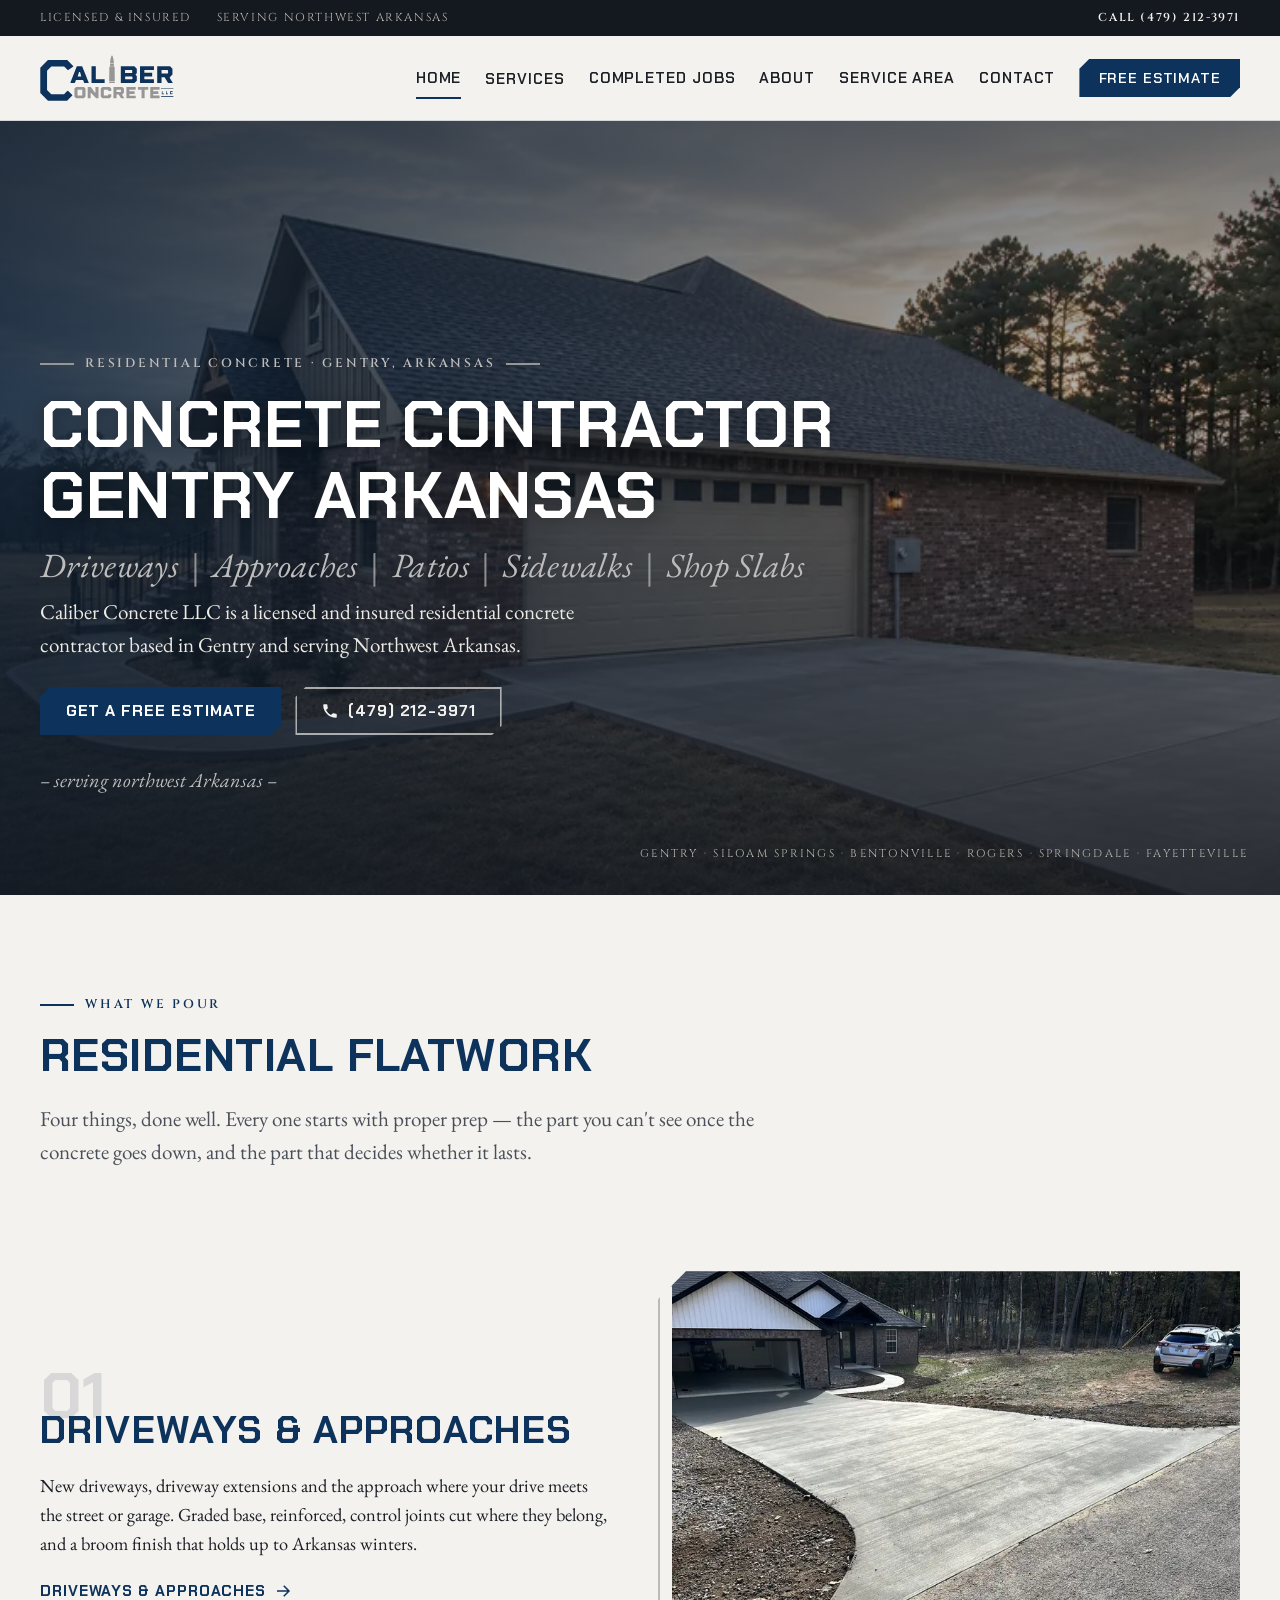
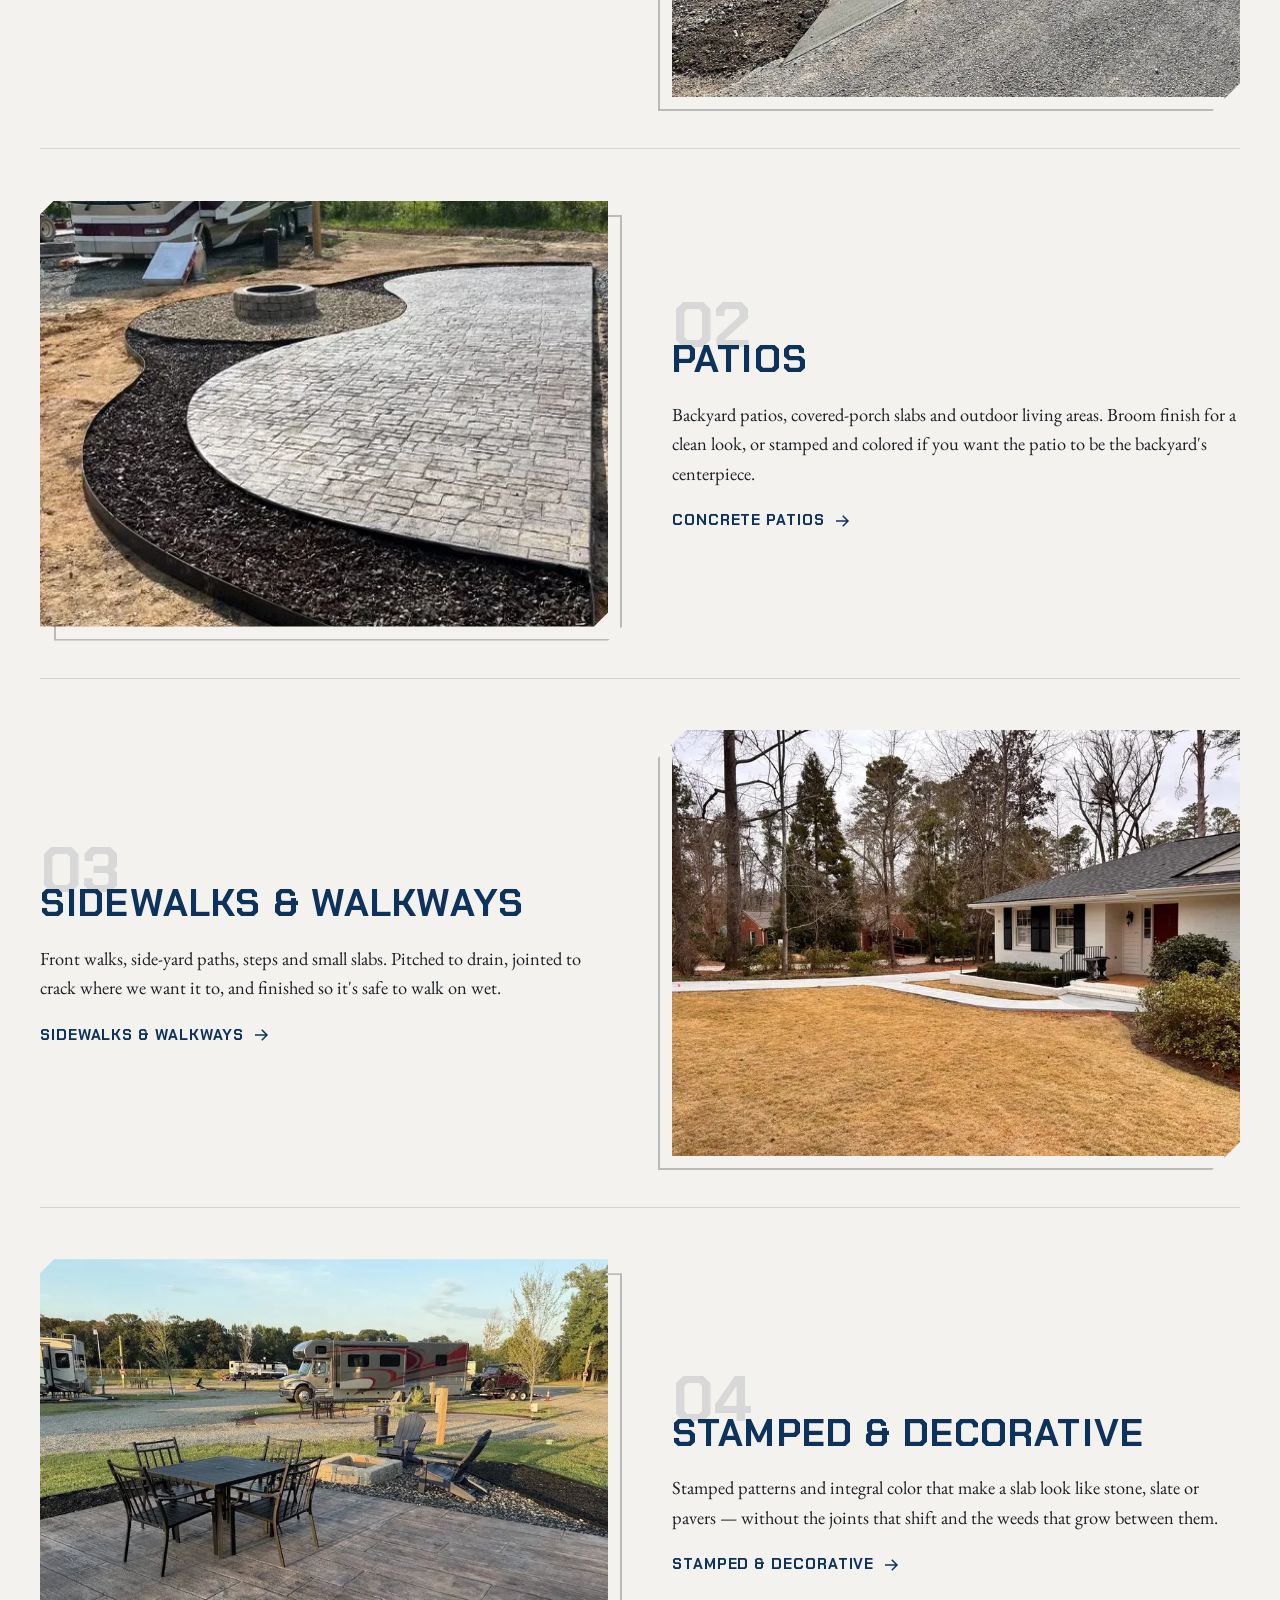
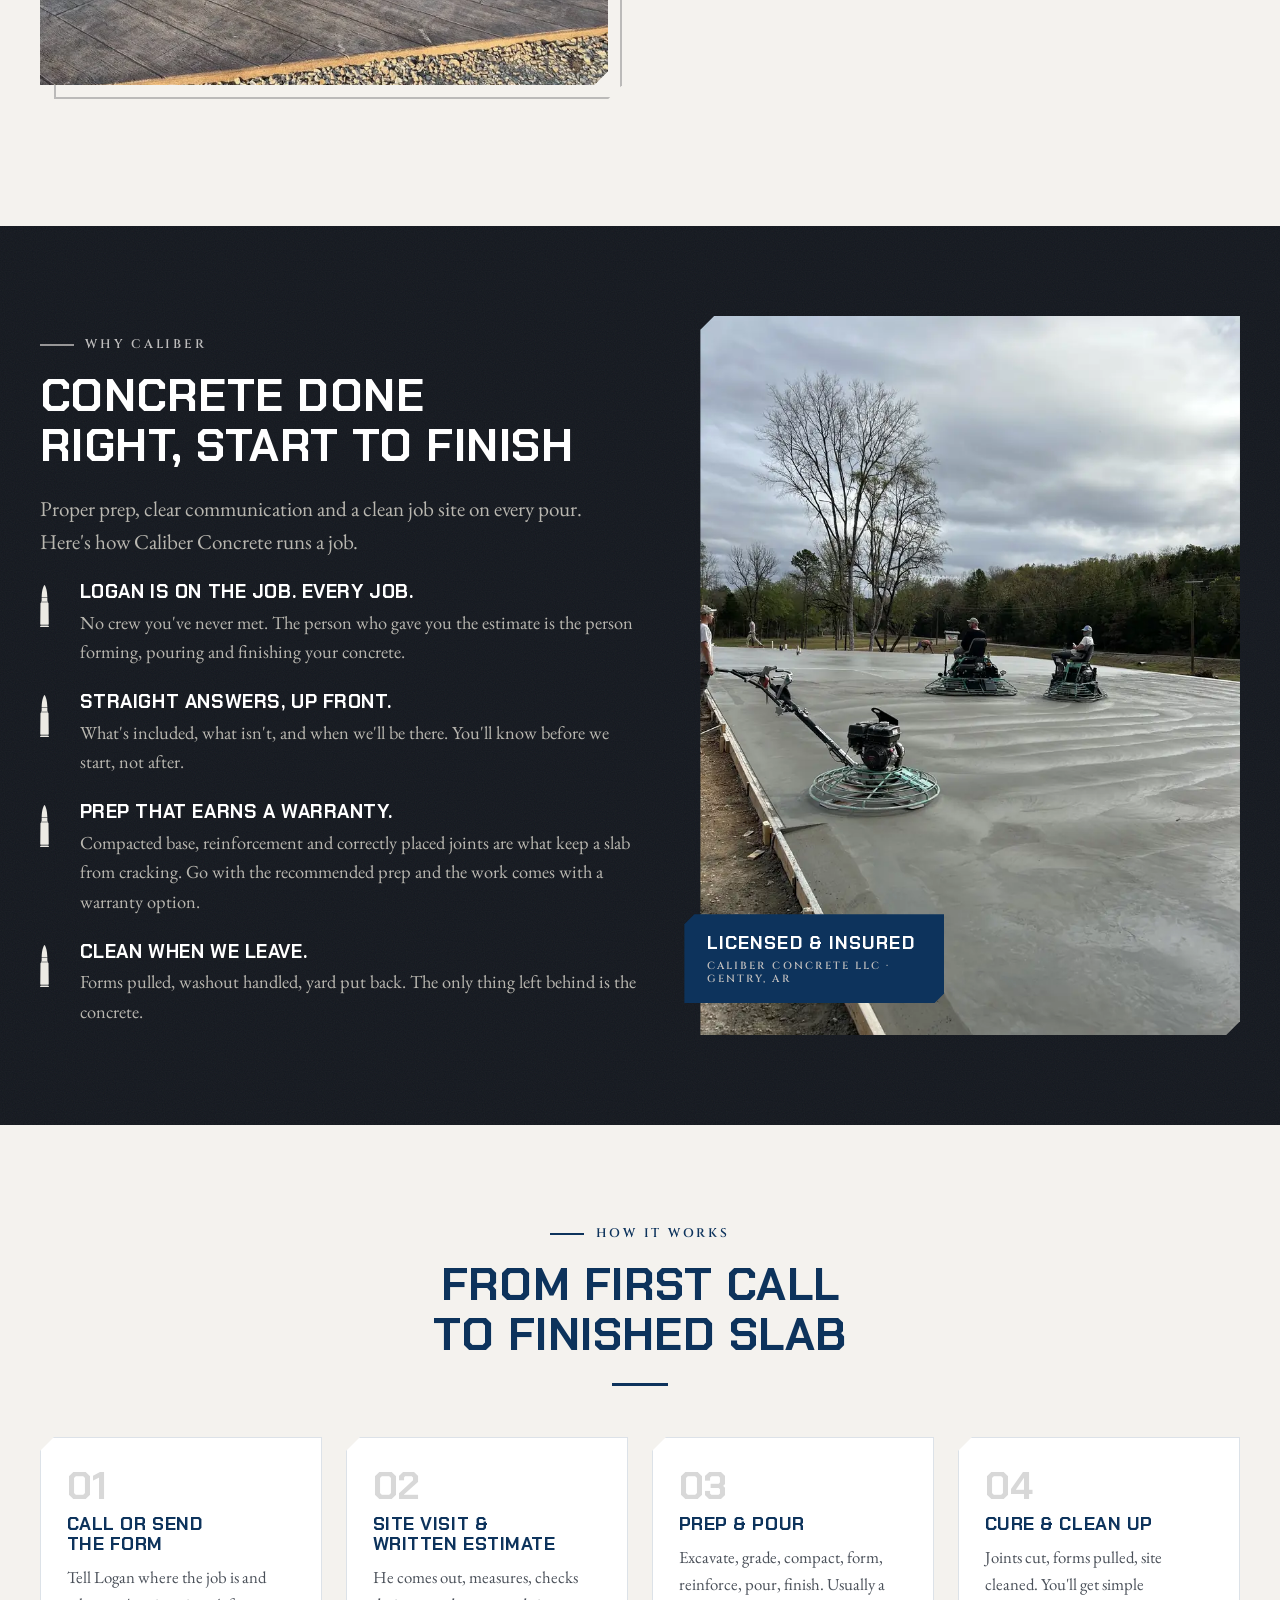
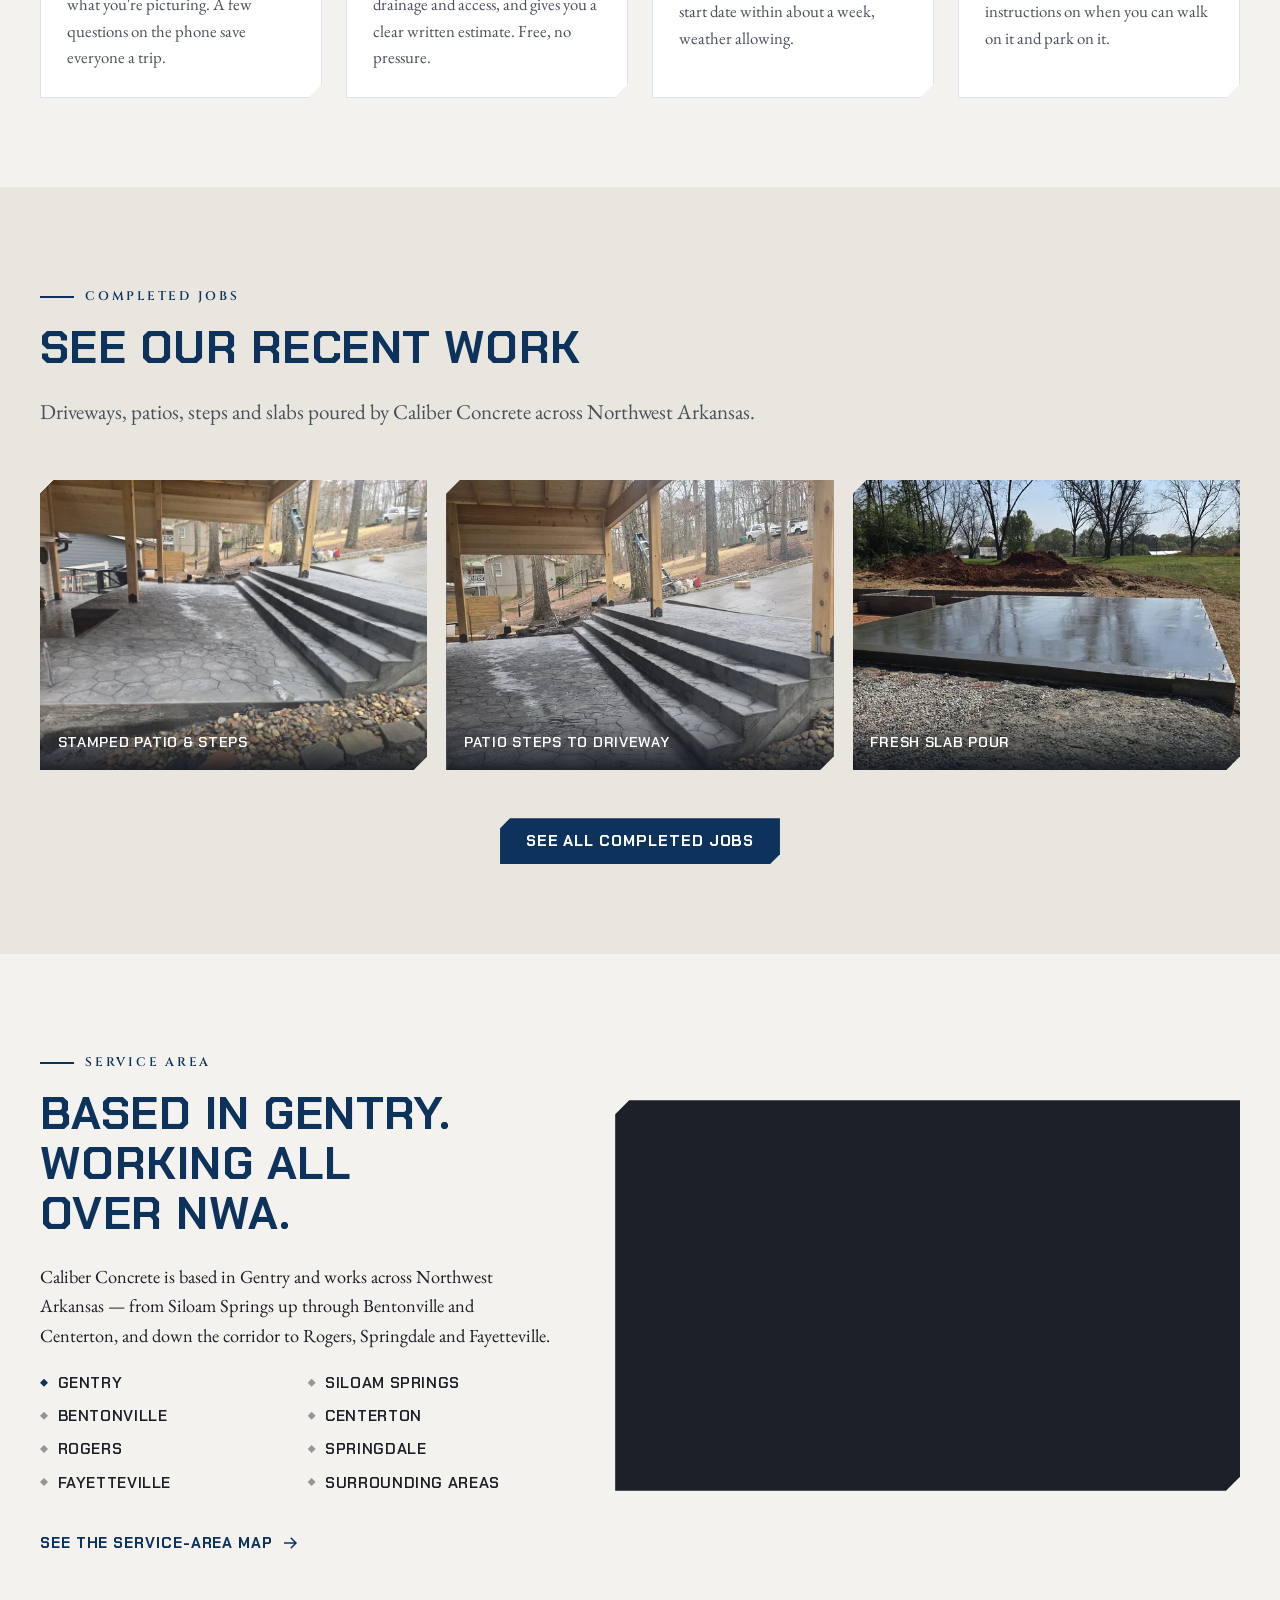
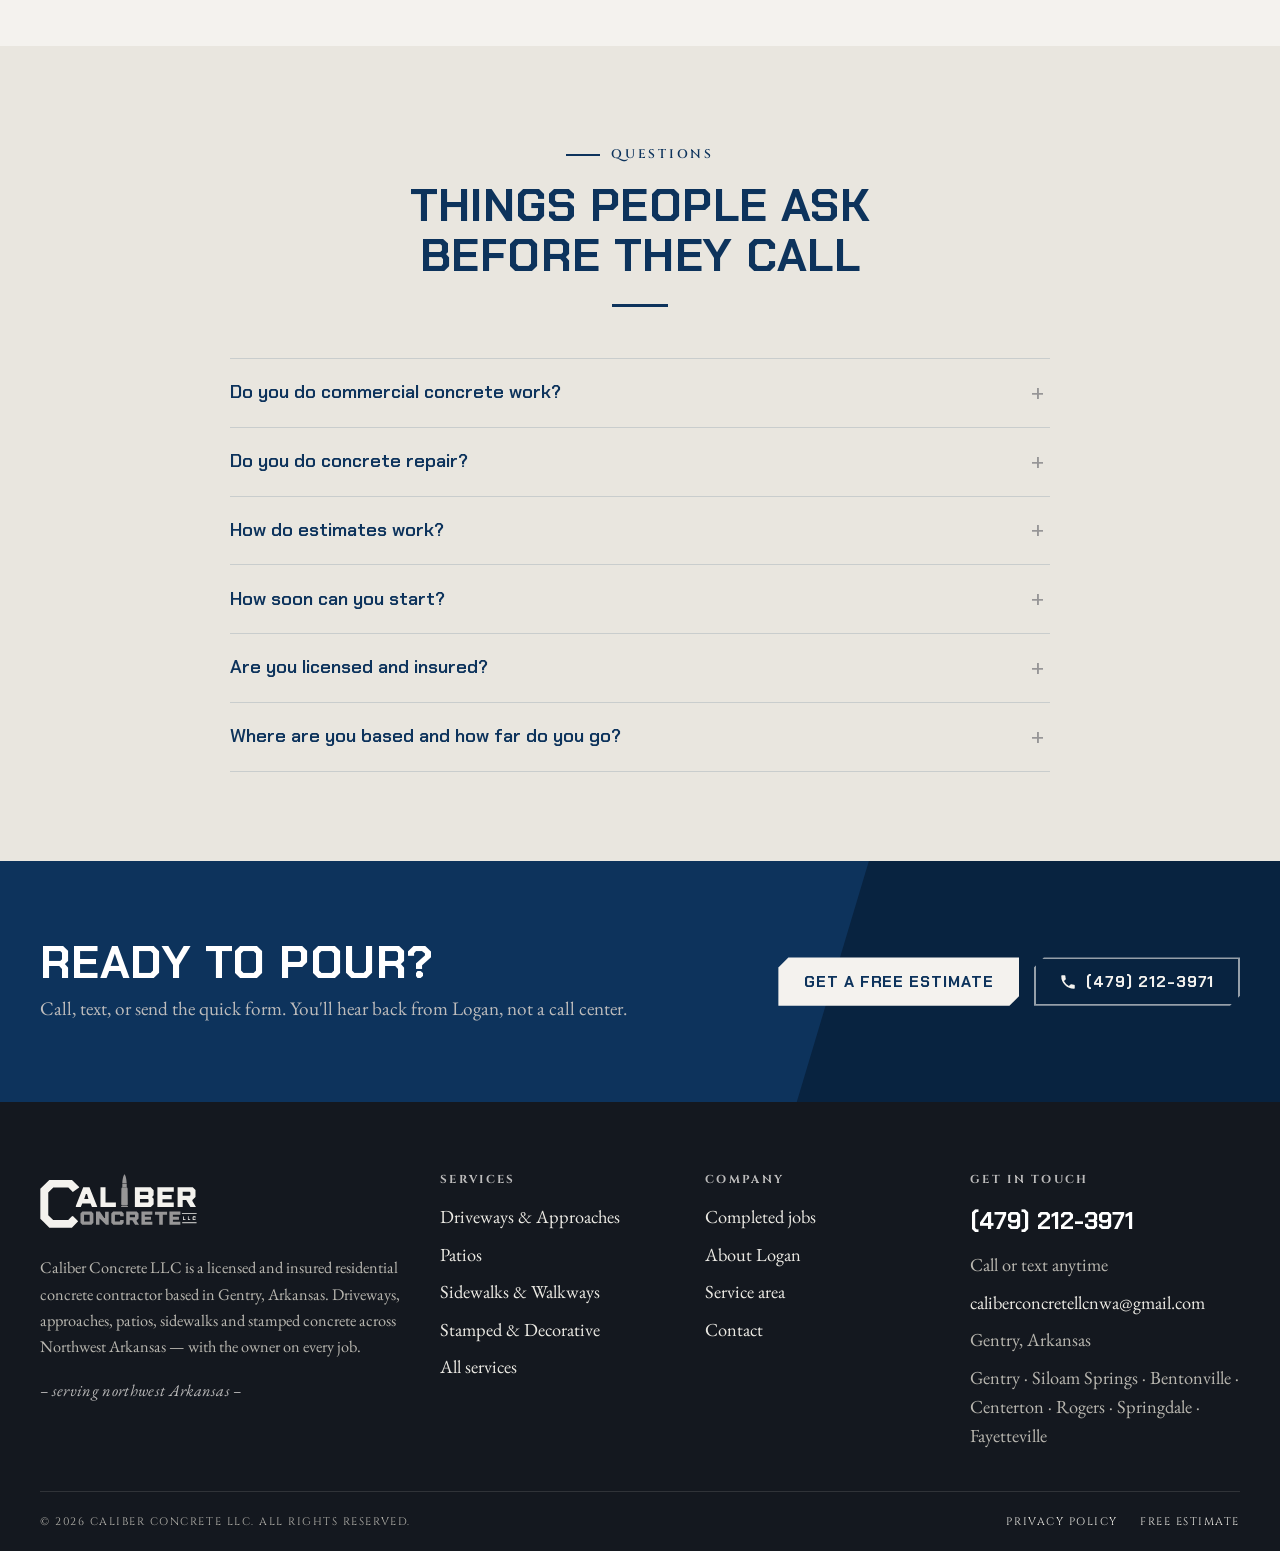
==== commit 0a2b6496: "Launch build: service-page template, Logan's photo pass, mobile hero + menu, logo bullet gaps, card-" ====
--- a/index.html
+++ b/index.html
@@ -5,7 +5,7 @@
 <meta name="viewport" content="width=device-width, initial-scale=1.0" />
 <meta name="theme-color" content="#14181F" />
 <title>Concrete Contractor in Gentry &amp; NWA | Caliber Concrete</title>
-<meta name="description" content="Licensed &amp; insured residential concrete contractor in Gentry, AR. Driveways, approaches, patios, sidewalks and stamped concrete across Northwest Arkansas. Free estimates." />
+<meta name="description" content="Licensed &amp; insured concrete contractor in Gentry, AR. Driveways, approaches, patios, sidewalks and stamped concrete across Northwest Arkansas. Free estimates." />
 <link rel="canonical" href="https://caliberconcretenwa.com/" />
 <link rel="icon" href="/favicon.ico" sizes="any" />
 <link rel="icon" type="image/svg+xml" href="images/favicon.svg" />
@@ -13,7 +13,7 @@
 <link rel="preconnect" href="https://fonts.googleapis.com" />
 <link rel="preconnect" href="https://fonts.gstatic.com" crossorigin />
 <link href="https://fonts.googleapis.com/css2?family=Chakra+Petch:wght@600;700&family=Cinzel:wght@600&family=EB+Garamond:ital,wght@0,400;0,500;0,600;1,400;1,500&display=swap" rel="stylesheet" />
-<link rel="stylesheet" href="css/styles.css?v=11" />
+<link rel="stylesheet" href="css/styles.css?v=17" />
 <script type="application/ld+json">{
  "@context": "https://schema.org",
  "@type": "HomeAndConstructionBusiness",
@@ -36,14 +36,13 @@
   {"@type": "City", "name": "Springdale", "addressRegion": "AR"},
   {"@type": "City", "name": "Fayetteville", "addressRegion": "AR"}
  ],
- "priceRange": "$$",
  "openingHours": "Mo-Su 00:00-23:59"
 }</script>
 <script type="application/ld+json">{"@context": "https://schema.org", "@type": "FAQPage", "mainEntity": [{"@type": "Question", "name": "Do you do commercial concrete work?", "acceptedAnswer": {"@type": "Answer", "text": "Not right now. Caliber Concrete is residential only \u2014 driveways, approaches, patios, sidewalks and stamped or decorative finishes for homeowners, and flatwork for builders and contractors on residential jobs."}}, {"@type": "Question", "name": "Do you do concrete repair?", "acceptedAnswer": {"@type": "Answer", "text": "No. We pour new residential concrete. If you need a repair or a patch we'll tell you straight on the first call so nobody wastes a trip."}}, {"@type": "Question", "name": "How do estimates work?", "acceptedAnswer": {"@type": "Answer", "text": "Call or send the form. Logan will ask a few questions on the phone first \u2014 where the job is, roughly what size, what you're picturing \u2014 then come out, measure and give you a written estimate. Estimates are free."}}, {"@type": "Question", "name": "How soon can you start?", "acceptedAnswer": {"@type": "Answer", "text": "Usually within about a week of the estimate, depending on weather and what's already on the schedule. You'll get a real date, not a guess."}}, {"@type": "Question", "name": "Are you licensed and insured?", "acceptedAnswer": {"@type": "Answer", "text": "Yes \u2014 Caliber Concrete LLC is licensed and insured."}}, {"@type": "Question", "name": "Where are you based and how far do you go?", "acceptedAnswer": {"@type": "Answer", "text": "Gentry, Arkansas. We work across Northwest Arkansas: Gentry, Siloam Springs, Bentonville, Centerton, Rogers, Springdale and Fayetteville. If you're close to one of those, call and ask."}}]}</script>
 <meta property="og:type" content="website" />
 <meta property="og:site_name" content="Caliber Concrete LLC" />
 <meta property="og:title" content="Concrete Contractor in Gentry &amp; NWA | Caliber Concrete" />
-<meta property="og:description" content="Licensed &amp; insured residential concrete contractor in Gentry, AR. Driveways, approaches, patios, sidewalks and stamped concrete across Northwest Arkansas. Free estimates." />
+<meta property="og:description" content="Licensed &amp; insured concrete contractor in Gentry, AR. Driveways, approaches, patios, sidewalks and stamped concrete across Northwest Arkansas. Free estimates." />
 <meta property="og:url" content="https://caliberconcretenwa.com/" />
 <meta property="og:image" content="https://caliberconcretenwa.com/images/og-image.jpg" />
 <meta property="og:image:width" content="1200" />
@@ -80,7 +79,7 @@
 <path class="s" fill-rule="evenodd" d="M618.0 308.7 L 684.6 308.7 L 684.6 290.6 L 639.5 290.6 L 639.5 278.2 L 676.4 278.2 L 676.4 259.8 L 638.6 259.8 L 638.6 248.0 L 684.4 248.0 L 684.4 229.0 L 618.0 229.0Z"/>
 <path class="s" fill-rule="evenodd" d="M748.2 308.8 L 748.2 247.9 L 774.4 247.9 L 774.4 229.6 L 700.4 229.6 L 700.4 248.0 L 726.4 248.0 L 726.4 308.8Z"/>
 <path class="s" fill-rule="evenodd" d="M855.2 309.0 L 855.2 290.5 L 809.9 290.5 L 809.9 278.2 L 846.6 278.2 L 846.6 261.2 L 846.1 259.8 L 809.6 259.8 L 809.6 248.0 L 855.4 248.0 L 855.4 229.0 L 788.6 229.0 L 788.6 309.0Z"/>
-<path class="s" fill-rule="evenodd" d="M514.9 2.0 C 521.4 8.0 528.4 32.0 528.4 64.0 L 528.4 79.0 L 531.4 80.0 L 531.4 84.0 L 533.9 88.0 L 534.9 188.0 L 531.4 189.0 L 531.4 193.0 L 535.4 195.0 L 535.4 200.5 L 494.4 200.5 L 494.4 195.0 L 498.4 193.0 L 498.4 189.0 L 494.9 188.0 L 495.9 88.0 L 498.4 84.0 L 498.4 80.0 L 501.4 79.0 L 501.4 64.0 C 501.4 32.0 508.4 8.0 514.9 2.0Z"/>
+<path class="s" fill-rule="evenodd" d="M514.9 2.0 C 521.0 7.6 527.5 29.0 528.3 58.0 L 501.5 58.0 C 502.3 29.0 508.8 7.6 514.9 2.0ZM528.4 60.5 C 528.4 61.7 528.4 62.8 528.4 64.0 L 528.4 79.0 L 531.4 80.0 L 531.4 80.5 L 498.4 80.5 L 498.4 80.0 L 501.4 79.0 L 501.4 64.0 C 501.4 62.8 501.4 61.7 501.4 60.5ZM531.4 83.0 L 531.4 84.0 L 533.9 88.0 L 534.9 188.0 L 531.4 189.0 L 531.4 189.5 L 498.4 189.5 L 498.4 189.0 L 494.9 188.0 L 495.9 88.0 L 498.4 84.0 L 498.4 83.0ZM531.4 192.5 L 531.4 193.0 L 535.4 195.0 L 535.4 200.5 L 494.4 200.5 L 494.4 195.0 L 498.4 193.0 L 498.4 192.5Z"/>
 </svg></a>
     <a class="header__call" href="tel:+14792123971">(479) 212-3971</a>
     <button class="nav-toggle" aria-label="Menu" aria-expanded="false" aria-controls="nav"><span></span><span></span><span></span></button>
@@ -90,10 +89,10 @@
 <main>
 
 <section class="hero">
-  <picture><source media="(max-width:700px)" srcset="images/work/hero-stamped-patio-sm.webp" /><img class="hero__img" src="images/work/hero-stamped-patio.webp" alt="Stamped concrete patio and wide steps under a timber pavilion, finished by Caliber Concrete" width="1920" height="1080" fetchpriority="high" /></picture>
+  <picture><source media="(max-width:700px)" srcset="images/work/hero-driveway-brick-home-sm.webp" /><img class="hero__img" src="images/work/hero-driveway-brick-home.webp" alt="New concrete driveway and curved walkway at a brick home in Northwest Arkansas" width="1752" height="898" fetchpriority="high" /></picture>
   <div class="wrap"><div class="hero__inner">
     <div class="eyebrow eyebrow--both fade-in">Residential Concrete · Gentry, Arkansas</div>
-    <h1 class="fade-in">Concrete Contractor Gentry Arkansas <em>Driveways <span class="sep">|</span> Approaches <span class="sep">|</span> Patios <span class="sep">|</span> Sidewalks <span class="sep">|</span> Shop Slabs</em></h1>
+    <h1 class="fade-in">Concrete Contractor Gentry Arkansas <em>Driveways <span class="sep">|</span> Approaches <span class="sep">|</span> Patios<br class="m-br" /> <span class="sep">|</span> Sidewalks <span class="sep">|</span> Shop Slabs</em></h1>
     <p class="lead fade-in">Caliber Concrete LLC is a licensed and insured residential concrete contractor based in Gentry and serving Northwest Arkansas.</p>
     <div class="hero__actions fade-in"><a class="btn btn--navy" href="contact">Get a Free Estimate</a><a class="btn btn--ghost" href="tel:+14792123971"><svg viewBox="0 0 24 24" aria-hidden="true"><path fill="currentColor" d="M6.6 10.8a15.1 15.1 0 0 0 6.6 6.6l2.2-2.2a1 1 0 0 1 1-.25c1.1.37 2.3.57 3.6.57a1 1 0 0 1 1 1V20a1 1 0 0 1-1 1A17 17 0 0 1 3 4a1 1 0 0 1 1-1h3.5a1 1 0 0 1 1 1c0 1.25.2 2.45.57 3.57a1 1 0 0 1-.25 1L6.6 10.8z"/></svg> (479) 212-3971</a></div>
     <p class="hero__tag fade-in">– serving northwest Arkansas –</p>
@@ -101,14 +100,6 @@
   <div class="hero__badge">Gentry · Siloam Springs · Bentonville · Rogers · Springdale · Fayetteville</div>
 </section>
 
-<section class="trust" aria-label="Why homeowners choose Caliber Concrete">
-  <div class="wrap">
-    <div class="trust__item"><svg viewBox="0 0 24 24" aria-hidden="true"><path fill="none" stroke="currentColor" stroke-width="1.8" d="M12 2l8 3v6c0 5-3.5 9-8 11-4.5-2-8-6-8-11V5l8-3z"/><path fill="none" stroke="currentColor" stroke-width="1.8" d="M8 12l3 3 5-6"/></svg> Licensed &amp; insured</div>
-    <div class="trust__item"><svg viewBox="0 0 24 24" aria-hidden="true"><circle cx="12" cy="8" r="4" fill="none" stroke="currentColor" stroke-width="1.8"/><path fill="none" stroke="currentColor" stroke-width="1.8" d="M4 21c1-4.5 4-7 8-7s7 2.5 8 7"/></svg> Owner on every job</div>
-    <div class="trust__item"><svg viewBox="0 0 24 24" aria-hidden="true"><path fill="none" stroke="currentColor" stroke-width="1.8" d="M5 3h10l4 4v14H5z M15 3v4h4M8 12h8M8 16h6"/></svg> Free written estimates</div>
-    <div class="trust__item"><svg viewBox="0 0 24 24" aria-hidden="true"><path fill="none" stroke="currentColor" stroke-width="1.8" d="M15 2L7 13M5 15l4-4 5 5-4 4zM3 21l4-4M7 21l2-2"/></svg> Clean site when we leave</div>
-  </div>
-</section>
 
 <section class="section" id="services">
   <div class="wrap">
@@ -119,7 +110,7 @@
     </div>
 
     <div class="srow reveal">
-      <div class="srow__media"><img src="images/photos/driveway-ranch-house.webp" srcset="images/photos/driveway-ranch-house-sm.webp 800w, images/photos/driveway-ranch-house.webp 1600w" sizes="(max-width:980px) 100vw, 50vw" alt="Finished concrete driveway and approach at a Northwest Arkansas home" width="1600" height="1200" loading="lazy" /></div>
+      <div class="srow__media"><img src="images/photos/driveway-new-build-curved-walk.webp" srcset="images/photos/driveway-new-build-curved-walk-sm.webp 800w, images/photos/driveway-new-build-curved-walk.webp 1600w" sizes="(max-width:980px) 100vw, 50vw" alt="New concrete driveway and curved front walk at a new-build home in Northwest Arkansas" width="1600" height="1200" loading="lazy" /></div>
       <div>
         <div class="srow__num">01</div>
         <h3>Driveways &amp; Approaches</h3>
@@ -129,7 +120,7 @@
     </div>
 
     <div class="srow reveal">
-      <div class="srow__media"><img src="images/work/stamped-patio-wide.webp" srcset="images/work/stamped-patio-wide-sm.webp 800w, images/work/stamped-patio-wide.webp 1800w" sizes="(max-width:980px) 100vw, 50vw" alt="Charcoal stamped concrete patio with steps under a covered pavilion" width="1800" height="1350" loading="lazy" /></div>
+      <div class="srow__media"><img src="images/photos/stamped-cobble-firepit.webp" sizes="(max-width:980px) 100vw, 50vw" alt="Gray cobblestone stamped concrete patio with a curved edge and fire pit" width="585" height="645" loading="lazy" /></div>
       <div>
         <div class="srow__num">02</div>
         <h3>Patios</h3>
@@ -139,7 +130,7 @@
     </div>
 
     <div class="srow reveal">
-      <div class="srow__media"><img src="images/photos/sidewalk-long-walk.webp" srcset="images/photos/sidewalk-long-walk-sm.webp 800w, images/photos/sidewalk-long-walk.webp 600w" sizes="(max-width:980px) 100vw, 50vw" alt="New concrete walkway with clean edges and a broom finish" width="600" height="800" loading="lazy" /></div>
+      <div class="srow__media"><img src="images/photos/walk-front-entry-white-home.webp" srcset="images/photos/walk-front-entry-white-home-sm.webp 800w, images/photos/walk-front-entry-white-home.webp 1600w" sizes="(max-width:980px) 100vw, 50vw" alt="Concrete front entry walk and steps to a white home" width="1600" height="1200" loading="lazy" /></div>
       <div>
         <div class="srow__num">03</div>
         <h3>Sidewalks &amp; Walkways</h3>
@@ -149,7 +140,7 @@
     </div>
 
     <div class="srow reveal">
-      <div class="srow__media"><img src="images/work/stamped-patio-steps-detail.webp" srcset="images/work/stamped-patio-steps-detail-sm.webp 800w, images/work/stamped-patio-steps-detail.webp 1400w" sizes="(max-width:980px) 100vw, 50vw" alt="Close-up of stamped concrete steps with a flagstone pattern" width="1400" height="1867" loading="lazy" /></div>
+      <div class="srow__media"><img src="images/photos/stamped-wood-plank-table.webp" srcset="images/photos/stamped-wood-plank-table-sm.webp 800w, images/photos/stamped-wood-plank-table.webp 1206w" sizes="(max-width:980px) 100vw, 50vw" alt="Wood-plank stamped concrete patio with a dining table and fire pit" width="1206" height="1005" loading="lazy" /></div>
       <div>
         <div class="srow__num">04</div>
         <h3>Stamped &amp; Decorative</h3>
@@ -167,14 +158,14 @@
       <h2>Concrete done right, start to finish</h2>
       <p class="lead">Proper prep, clear communication and a clean job site on every pour. Here's how Caliber Concrete runs a job.</p>
       <ul class="bullets mt-2">
-        <li><svg class="bullet" viewBox="0 0 41 198" aria-hidden="true"><path fill="currentColor" d="M20.5 0.0 C 27.0 6.0 34.0 30.0 34.0 62.0 L 34.0 77.0 L 37.0 78.0 L 37.0 82.0 L 39.5 86.0 L 40.5 186.0 L 37.0 187.0 L 37.0 191.0 L 41.0 193.0 L 41.0 198.5 L 0.0 198.5 L 0.0 193.0 L 4.0 191.0 L 4.0 187.0 L 0.5 186.0 L 1.5 86.0 L 4.0 82.0 L 4.0 78.0 L 7.0 77.0 L 7.0 62.0 C 7.0 30.0 14.0 6.0 20.5 0.0Z"/></svg><div><h3>Logan is on the job. Every job.</h3><p>No crew you've never met. The person who gave you the estimate is the person forming, pouring and finishing your concrete.</p></div></li>
-        <li><svg class="bullet" viewBox="0 0 41 198" aria-hidden="true"><path fill="currentColor" d="M20.5 0.0 C 27.0 6.0 34.0 30.0 34.0 62.0 L 34.0 77.0 L 37.0 78.0 L 37.0 82.0 L 39.5 86.0 L 40.5 186.0 L 37.0 187.0 L 37.0 191.0 L 41.0 193.0 L 41.0 198.5 L 0.0 198.5 L 0.0 193.0 L 4.0 191.0 L 4.0 187.0 L 0.5 186.0 L 1.5 86.0 L 4.0 82.0 L 4.0 78.0 L 7.0 77.0 L 7.0 62.0 C 7.0 30.0 14.0 6.0 20.5 0.0Z"/></svg><div><h3>Straight answers, up front.</h3><p>What's included, what isn't, and when we'll be there. You'll know before we start, not after.</p></div></li>
-        <li><svg class="bullet" viewBox="0 0 41 198" aria-hidden="true"><path fill="currentColor" d="M20.5 0.0 C 27.0 6.0 34.0 30.0 34.0 62.0 L 34.0 77.0 L 37.0 78.0 L 37.0 82.0 L 39.5 86.0 L 40.5 186.0 L 37.0 187.0 L 37.0 191.0 L 41.0 193.0 L 41.0 198.5 L 0.0 198.5 L 0.0 193.0 L 4.0 191.0 L 4.0 187.0 L 0.5 186.0 L 1.5 86.0 L 4.0 82.0 L 4.0 78.0 L 7.0 77.0 L 7.0 62.0 C 7.0 30.0 14.0 6.0 20.5 0.0Z"/></svg><div><h3>Prep that earns a warranty.</h3><p>Compacted base, reinforcement and correctly placed joints are what keep a slab from cracking. Go with the recommended prep and the work comes with a warranty option.</p></div></li>
-        <li><svg class="bullet" viewBox="0 0 41 198" aria-hidden="true"><path fill="currentColor" d="M20.5 0.0 C 27.0 6.0 34.0 30.0 34.0 62.0 L 34.0 77.0 L 37.0 78.0 L 37.0 82.0 L 39.5 86.0 L 40.5 186.0 L 37.0 187.0 L 37.0 191.0 L 41.0 193.0 L 41.0 198.5 L 0.0 198.5 L 0.0 193.0 L 4.0 191.0 L 4.0 187.0 L 0.5 186.0 L 1.5 86.0 L 4.0 82.0 L 4.0 78.0 L 7.0 77.0 L 7.0 62.0 C 7.0 30.0 14.0 6.0 20.5 0.0Z"/></svg><div><h3>Clean when we leave.</h3><p>Forms pulled, washout handled, yard put back. The only thing left behind is the concrete.</p></div></li>
+        <li><svg class="bullet" viewBox="0 0 41 198" aria-hidden="true"><path fill="currentColor" d="M20.5 0.0 C 26.6 5.6 33.1 27.0 33.9 56.0 L 7.1 56.0 C 7.9 27.0 14.4 5.6 20.5 0.0Z M34.0 58.5 C 34.0 59.7 34.0 60.8 34.0 62.0 L 34.0 77.0 L 37.0 78.0 L 37.0 78.5 L 4.0 78.5 L 4.0 78.0 L 7.0 77.0 L 7.0 62.0 C 7.0 60.8 7.0 59.7 7.0 58.5Z M37.0 81.0 L 37.0 82.0 L 39.5 86.0 L 40.5 186.0 L 37.0 187.0 L 37.0 187.5 L 4.0 187.5 L 4.0 187.0 L 0.5 186.0 L 1.5 86.0 L 4.0 82.0 L 4.0 81.0Z M37.0 190.5 L 37.0 191.0 L 41.0 193.0 L 41.0 198.5 L 0.0 198.5 L 0.0 193.0 L 4.0 191.0 L 4.0 190.5Z"/></svg><div><h3>Logan is on the job. Every job.</h3><p>No crew you've never met. The person who gave you the estimate is the person forming, pouring and finishing your concrete.</p></div></li>
+        <li><svg class="bullet" viewBox="0 0 41 198" aria-hidden="true"><path fill="currentColor" d="M20.5 0.0 C 26.6 5.6 33.1 27.0 33.9 56.0 L 7.1 56.0 C 7.9 27.0 14.4 5.6 20.5 0.0Z M34.0 58.5 C 34.0 59.7 34.0 60.8 34.0 62.0 L 34.0 77.0 L 37.0 78.0 L 37.0 78.5 L 4.0 78.5 L 4.0 78.0 L 7.0 77.0 L 7.0 62.0 C 7.0 60.8 7.0 59.7 7.0 58.5Z M37.0 81.0 L 37.0 82.0 L 39.5 86.0 L 40.5 186.0 L 37.0 187.0 L 37.0 187.5 L 4.0 187.5 L 4.0 187.0 L 0.5 186.0 L 1.5 86.0 L 4.0 82.0 L 4.0 81.0Z M37.0 190.5 L 37.0 191.0 L 41.0 193.0 L 41.0 198.5 L 0.0 198.5 L 0.0 193.0 L 4.0 191.0 L 4.0 190.5Z"/></svg><div><h3>Straight answers, up front.</h3><p>What's included, what isn't, and when we'll be there. You'll know before we start, not after.</p></div></li>
+        <li><svg class="bullet" viewBox="0 0 41 198" aria-hidden="true"><path fill="currentColor" d="M20.5 0.0 C 26.6 5.6 33.1 27.0 33.9 56.0 L 7.1 56.0 C 7.9 27.0 14.4 5.6 20.5 0.0Z M34.0 58.5 C 34.0 59.7 34.0 60.8 34.0 62.0 L 34.0 77.0 L 37.0 78.0 L 37.0 78.5 L 4.0 78.5 L 4.0 78.0 L 7.0 77.0 L 7.0 62.0 C 7.0 60.8 7.0 59.7 7.0 58.5Z M37.0 81.0 L 37.0 82.0 L 39.5 86.0 L 40.5 186.0 L 37.0 187.0 L 37.0 187.5 L 4.0 187.5 L 4.0 187.0 L 0.5 186.0 L 1.5 86.0 L 4.0 82.0 L 4.0 81.0Z M37.0 190.5 L 37.0 191.0 L 41.0 193.0 L 41.0 198.5 L 0.0 198.5 L 0.0 193.0 L 4.0 191.0 L 4.0 190.5Z"/></svg><div><h3>Prep that earns a warranty.</h3><p>Compacted base, reinforcement and correctly placed joints are what keep a slab from cracking. Go with the recommended prep and the work comes with a warranty option.</p></div></li>
+        <li><svg class="bullet" viewBox="0 0 41 198" aria-hidden="true"><path fill="currentColor" d="M20.5 0.0 C 26.6 5.6 33.1 27.0 33.9 56.0 L 7.1 56.0 C 7.9 27.0 14.4 5.6 20.5 0.0Z M34.0 58.5 C 34.0 59.7 34.0 60.8 34.0 62.0 L 34.0 77.0 L 37.0 78.0 L 37.0 78.5 L 4.0 78.5 L 4.0 78.0 L 7.0 77.0 L 7.0 62.0 C 7.0 60.8 7.0 59.7 7.0 58.5Z M37.0 81.0 L 37.0 82.0 L 39.5 86.0 L 40.5 186.0 L 37.0 187.0 L 37.0 187.5 L 4.0 187.5 L 4.0 187.0 L 0.5 186.0 L 1.5 86.0 L 4.0 82.0 L 4.0 81.0Z M37.0 190.5 L 37.0 191.0 L 41.0 193.0 L 41.0 198.5 L 0.0 198.5 L 0.0 193.0 L 4.0 191.0 L 4.0 190.5Z"/></svg><div><h3>Clean when we leave.</h3><p>Forms pulled, washout handled, yard put back. The only thing left behind is the concrete.</p></div></li>
       </ul>
     </div>
     <div class="why__media reveal" data-delay="1">
-      <img src="images/photos/slab-fresh-finish.webp" srcset="images/photos/slab-fresh-finish-sm.webp 800w, images/photos/slab-fresh-finish.webp 800w" sizes="(max-width:980px) 100vw, 45vw" alt="Freshly finished residential concrete slab" width="800" height="600" loading="lazy" />
+      <img src="images/photos/power-trowels-large-slab.webp" srcset="images/photos/power-trowels-large-slab-sm.webp 800w, images/photos/power-trowels-large-slab.webp 1600w" sizes="(max-width:980px) 100vw, 45vw" alt="Crew running three power trowels across a freshly poured concrete slab" width="1600" height="2133" loading="lazy" style="object-position:center 45%" />
       <div class="why__stamp">Licensed &amp; insured<small>Caliber Concrete LLC · Gentry, AR</small></div>
     </div>
   </div>
@@ -269,7 +260,7 @@
 <path class="s" fill-rule="evenodd" d="M618.0 308.7 L 684.6 308.7 L 684.6 290.6 L 639.5 290.6 L 639.5 278.2 L 676.4 278.2 L 676.4 259.8 L 638.6 259.8 L 638.6 248.0 L 684.4 248.0 L 684.4 229.0 L 618.0 229.0Z"/>
 <path class="s" fill-rule="evenodd" d="M748.2 308.8 L 748.2 247.9 L 774.4 247.9 L 774.4 229.6 L 700.4 229.6 L 700.4 248.0 L 726.4 248.0 L 726.4 308.8Z"/>
 <path class="s" fill-rule="evenodd" d="M855.2 309.0 L 855.2 290.5 L 809.9 290.5 L 809.9 278.2 L 846.6 278.2 L 846.6 261.2 L 846.1 259.8 L 809.6 259.8 L 809.6 248.0 L 855.4 248.0 L 855.4 229.0 L 788.6 229.0 L 788.6 309.0Z"/>
-<path class="s" fill-rule="evenodd" d="M514.9 2.0 C 521.4 8.0 528.4 32.0 528.4 64.0 L 528.4 79.0 L 531.4 80.0 L 531.4 84.0 L 533.9 88.0 L 534.9 188.0 L 531.4 189.0 L 531.4 193.0 L 535.4 195.0 L 535.4 200.5 L 494.4 200.5 L 494.4 195.0 L 498.4 193.0 L 498.4 189.0 L 494.9 188.0 L 495.9 88.0 L 498.4 84.0 L 498.4 80.0 L 501.4 79.0 L 501.4 64.0 C 501.4 32.0 508.4 8.0 514.9 2.0Z"/>
+<path class="s" fill-rule="evenodd" d="M514.9 2.0 C 521.0 7.6 527.5 29.0 528.3 58.0 L 501.5 58.0 C 502.3 29.0 508.8 7.6 514.9 2.0ZM528.4 60.5 C 528.4 61.7 528.4 62.8 528.4 64.0 L 528.4 79.0 L 531.4 80.0 L 531.4 80.5 L 498.4 80.5 L 498.4 80.0 L 501.4 79.0 L 501.4 64.0 C 501.4 62.8 501.4 61.7 501.4 60.5ZM531.4 83.0 L 531.4 84.0 L 533.9 88.0 L 534.9 188.0 L 531.4 189.0 L 531.4 189.5 L 498.4 189.5 L 498.4 189.0 L 494.9 188.0 L 495.9 88.0 L 498.4 84.0 L 498.4 83.0ZM531.4 192.5 L 531.4 193.0 L 535.4 195.0 L 535.4 200.5 L 494.4 200.5 L 494.4 195.0 L 498.4 193.0 L 498.4 192.5Z"/>
 </svg>
         <p>Caliber Concrete LLC is a licensed and insured residential concrete contractor based in Gentry, Arkansas. Driveways, approaches, patios, sidewalks and stamped concrete across Northwest Arkansas — with the owner on every job.</p>
         <p class="footer__tag">– serving northwest Arkansas –</p>
@@ -299,6 +290,6 @@
     </div>
   </div>
 </footer>
-<script src="js/site.js?v=8"></script>
+<script src="js/site.js?v=12"></script>
 </body>
 </html>
--- a/css/styles.css
+++ b/css/styles.css
@@ -156,6 +156,7 @@
 .hero__actions { display: flex; flex-wrap: wrap; gap: .9rem; margin-top: 1.6rem; }
 .hero .btn--ghost { color: var(--paper); box-shadow: inset 0 0 0 2px rgba(244,242,238,.65); }
 .hero .btn--ghost:hover { background: var(--paper); color: var(--navy); }
+.m-br { display: none; }
 .hero__tag { font-family: var(--font-body); font-style: italic; font-size: 1.25rem; color: var(--steel-light); margin-top: 1.8rem; }
 .hero__badge { position: absolute; right: 2rem; bottom: 2rem; font-family: var(--font-label); font-size: .7rem; letter-spacing: .2em; text-transform: uppercase; color: var(--text-on-dark-soft); display: none; }
 @media (min-width: 981px) { .hero__badge { display: block; } }
@@ -439,15 +440,27 @@
 @media (max-width: 980px) {
   .header { backdrop-filter: none; background: var(--paper); } /* backdrop-filter would trap the fixed-position menu inside the header */
   .nav-toggle { display: flex; }
-  .header__call { display: inline-flex; margin-left: auto; font-family: var(--font-display); font-weight: 700; color: var(--navy); font-size: 1.05rem; }
+  .header__call { display: inline-flex; align-items: center; margin-left: auto; font-family: var(--font-display); font-weight: 700; color: var(--navy); font-size: .95rem; line-height: 1; white-space: nowrap; padding-top: 2px; } /* line-height 1 + 2px nudge: Chakra Petch caps sit high in their line box */
+  .header .wrap { gap: .75rem; }
   .nav { position: fixed; inset: 0 0 0 auto; width: min(360px, 88vw); background: var(--ink); flex-direction: column; align-items: stretch; gap: 0; padding: 5.5rem 1.6rem 2rem; transform: translateX(100%); transition: transform .35s var(--ease); z-index: 60; overflow-y: auto; }
   .nav-open .nav { transform: none; box-shadow: -20px 0 60px rgba(0,0,0,.4); }
-  .nav > a, .nav .has-sub > a { color: var(--text-on-dark); padding: .9rem 0; border-bottom: 1px solid var(--line-dark); font-size: 1.05rem; }
+  body.nav-open { position: fixed; left: 0; right: 0; overflow: hidden; width: 100%; } /* no scrolling behind the open menu */
+  .nav { overscroll-behavior: contain; }
+  /* blur + dim the page behind the open menu */
+  .nav-backdrop { position: fixed; inset: 0; z-index: 55; background: rgba(13,20,30,.35); backdrop-filter: blur(6px); -webkit-backdrop-filter: blur(6px); opacity: 0; pointer-events: none; transition: opacity .35s var(--ease); }
+  .nav-open .nav-backdrop { opacity: 1; pointer-events: auto; }
+  .nav > a, .nav .has-sub > a { color: var(--text-on-dark); padding: .85rem 0; border: 0; font-size: 1.05rem; display: block; }
   .nav > a::after, .nav .has-sub > a::after { display: none; }
-  .has-sub .sub { position: static; display: none; background: transparent; box-shadow: none; clip-path: none; padding: 0 0 .6rem .8rem; min-width: 0; }
+  .has-sub { display: block; }
+  /* Services gets a small chevron so it reads as a drop-down; it flips when open */
+  .nav .has-sub > a { display: flex; align-items: center; justify-content: space-between; }
+  .nav .has-sub > a::before { content: ""; order: 2; width: 9px; height: 9px; border-right: 2px solid var(--steel-light); border-bottom: 2px solid var(--steel-light); transform: translateY(-3px) rotate(45deg); transition: transform .25s var(--ease); margin-right: .3rem; }
+  .nav .has-sub.is-open > a::before { transform: translateY(2px) rotate(-135deg); }
+  .has-sub .sub { position: static; display: none; background: transparent; box-shadow: none; clip-path: none; padding: 0 0 .5rem .9rem; min-width: 0; border-left: 2px solid var(--line-dark); margin: 0 0 .4rem; }
   .has-sub.is-open .sub { display: flex; }
   .has-sub:hover .sub { display: none; } .has-sub.is-open:hover .sub { display: flex; }
-  .has-sub .sub a { padding: .6rem 0; font-size: .95rem; color: var(--steel-light); }
+  .has-sub .sub a { padding: .55rem 0; font-size: .95rem; color: var(--steel-light); }
+  .has-sub .sub__all { border: 0; margin: 0; }
   .nav .btn { margin-top: 1.4rem; }
   .nav-open .nav-toggle { position: fixed; right: 1rem; top: 1.1rem; z-index: 70; }
   .nav-open .nav-toggle span { background: #fff; }
@@ -466,6 +479,23 @@
 }
 @media (max-width: 600px) {
   body { font-size: 1.08rem; }
+  .hero:not(.hero--page) .hero__img { object-position: left 60%; } /* phone: show the sidewalk on the left of the hero photo */
+  /* phone hero: same content, calmer layout (Kennedy 2026-10-28) */
+  .m-br { display: inline; }
+  .hero:not(.hero--page)::before { background:
+    linear-gradient(180deg, rgba(20,24,31,.55) 0%, rgba(20,24,31,.45) 35%, rgba(20,24,31,.9) 100%),
+    linear-gradient(90deg, rgba(8,35,64,.85) 0%, rgba(8,35,64,.6) 55%, rgba(8,35,64,.35) 100%); }
+  .hero .eyebrow { font-size: .6rem; letter-spacing: .1em; gap: .5rem; margin-bottom: .9rem; white-space: nowrap; }
+  .hero .eyebrow::before, .hero .eyebrow--both::after { display: none; }
+  .hero h1 { margin-bottom: .9rem; }
+  .hero h1 em { font-size: .5em; line-height: 1.35; margin-top: .45em; }
+  .hero h1 em .sep { padding: 0 .1em; opacity: .5; }
+  .hero h1 em .m-br + .sep { display: none; }
+  .hero .lead { font-size: 1.05rem; line-height: 1.5; margin: 0 0 1.2rem; }
+  .hero__actions { gap: .6rem; margin-top: 0; }
+  .hero__actions .btn { padding-top: .85rem; padding-bottom: .85rem; }
+  .hero__tag { font-size: 1.05rem; margin-top: 1.2rem; }
+  .hero__inner { padding-top: 3.2rem; padding-bottom: 2.4rem; }
   .topbar__left span:nth-child(2) { display: none; }
   .header .wrap { min-height: 72px; }
   .brand svg { height: 40px; }
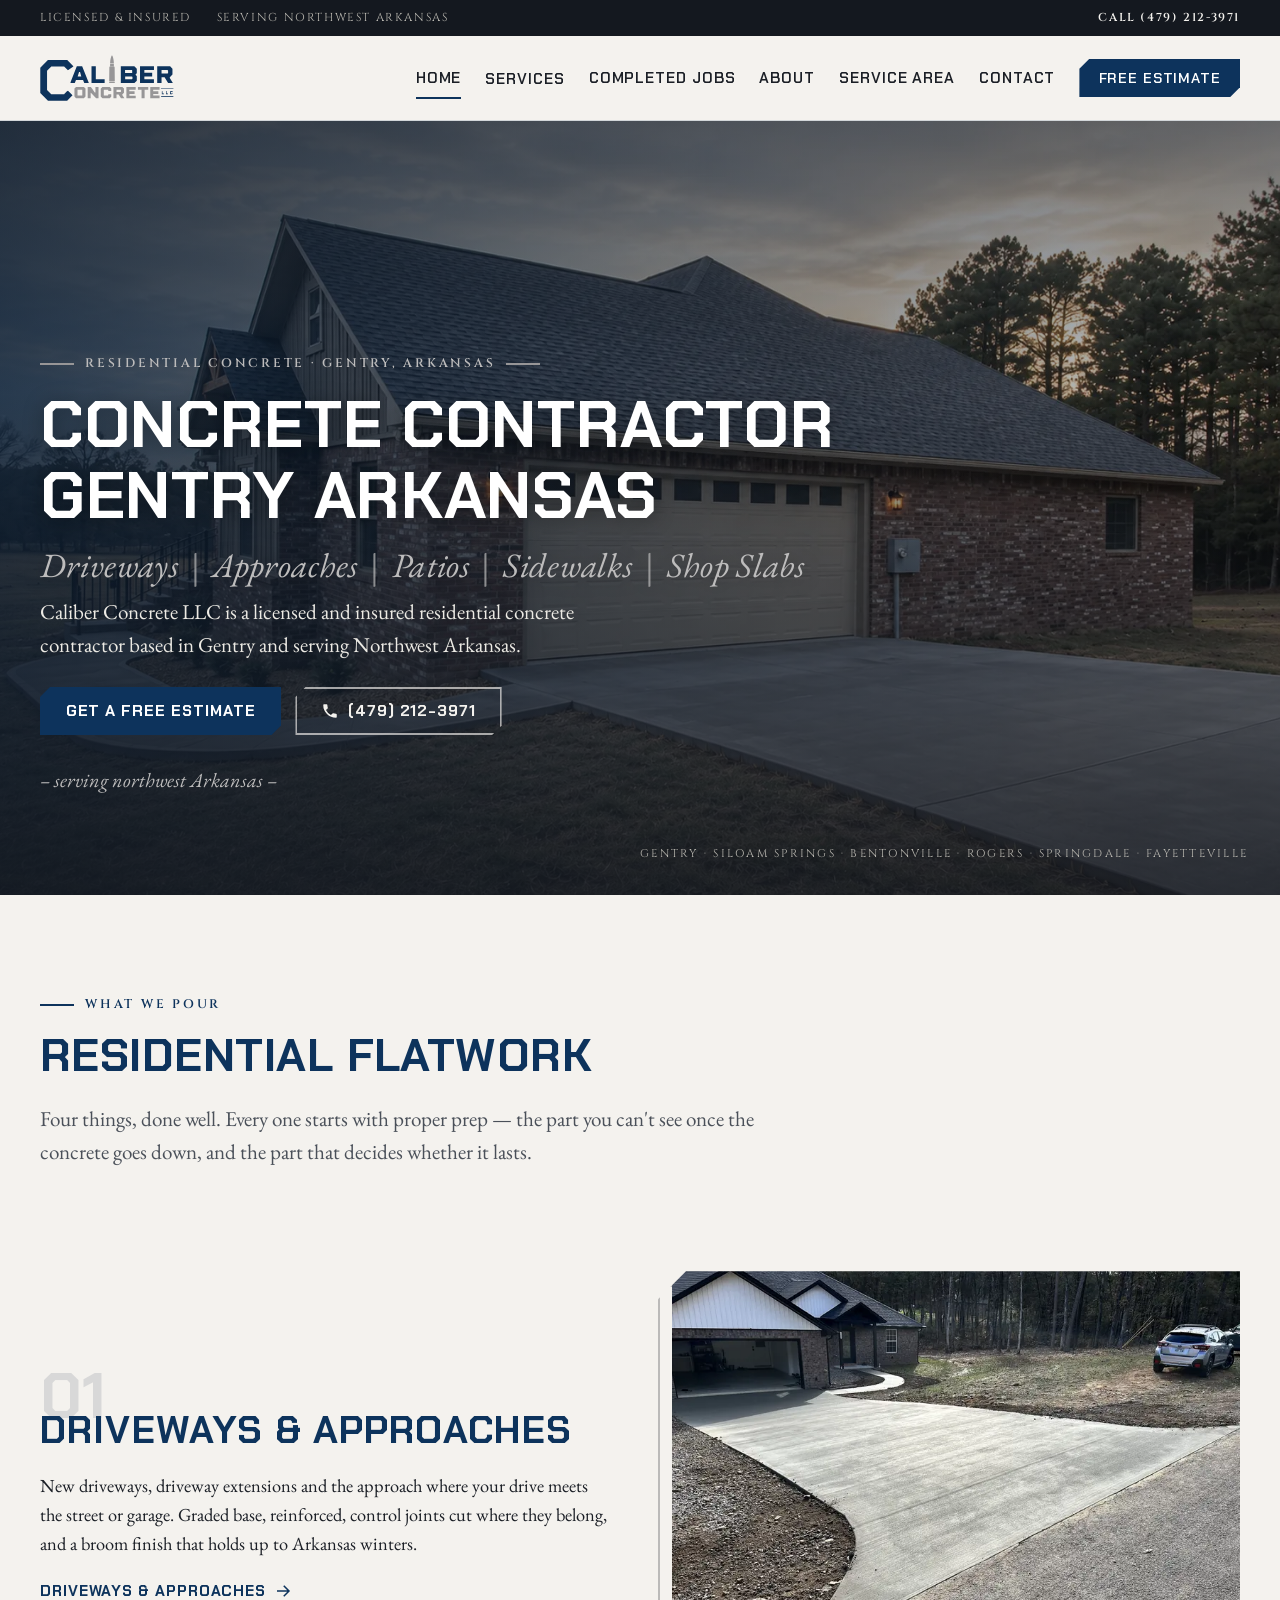
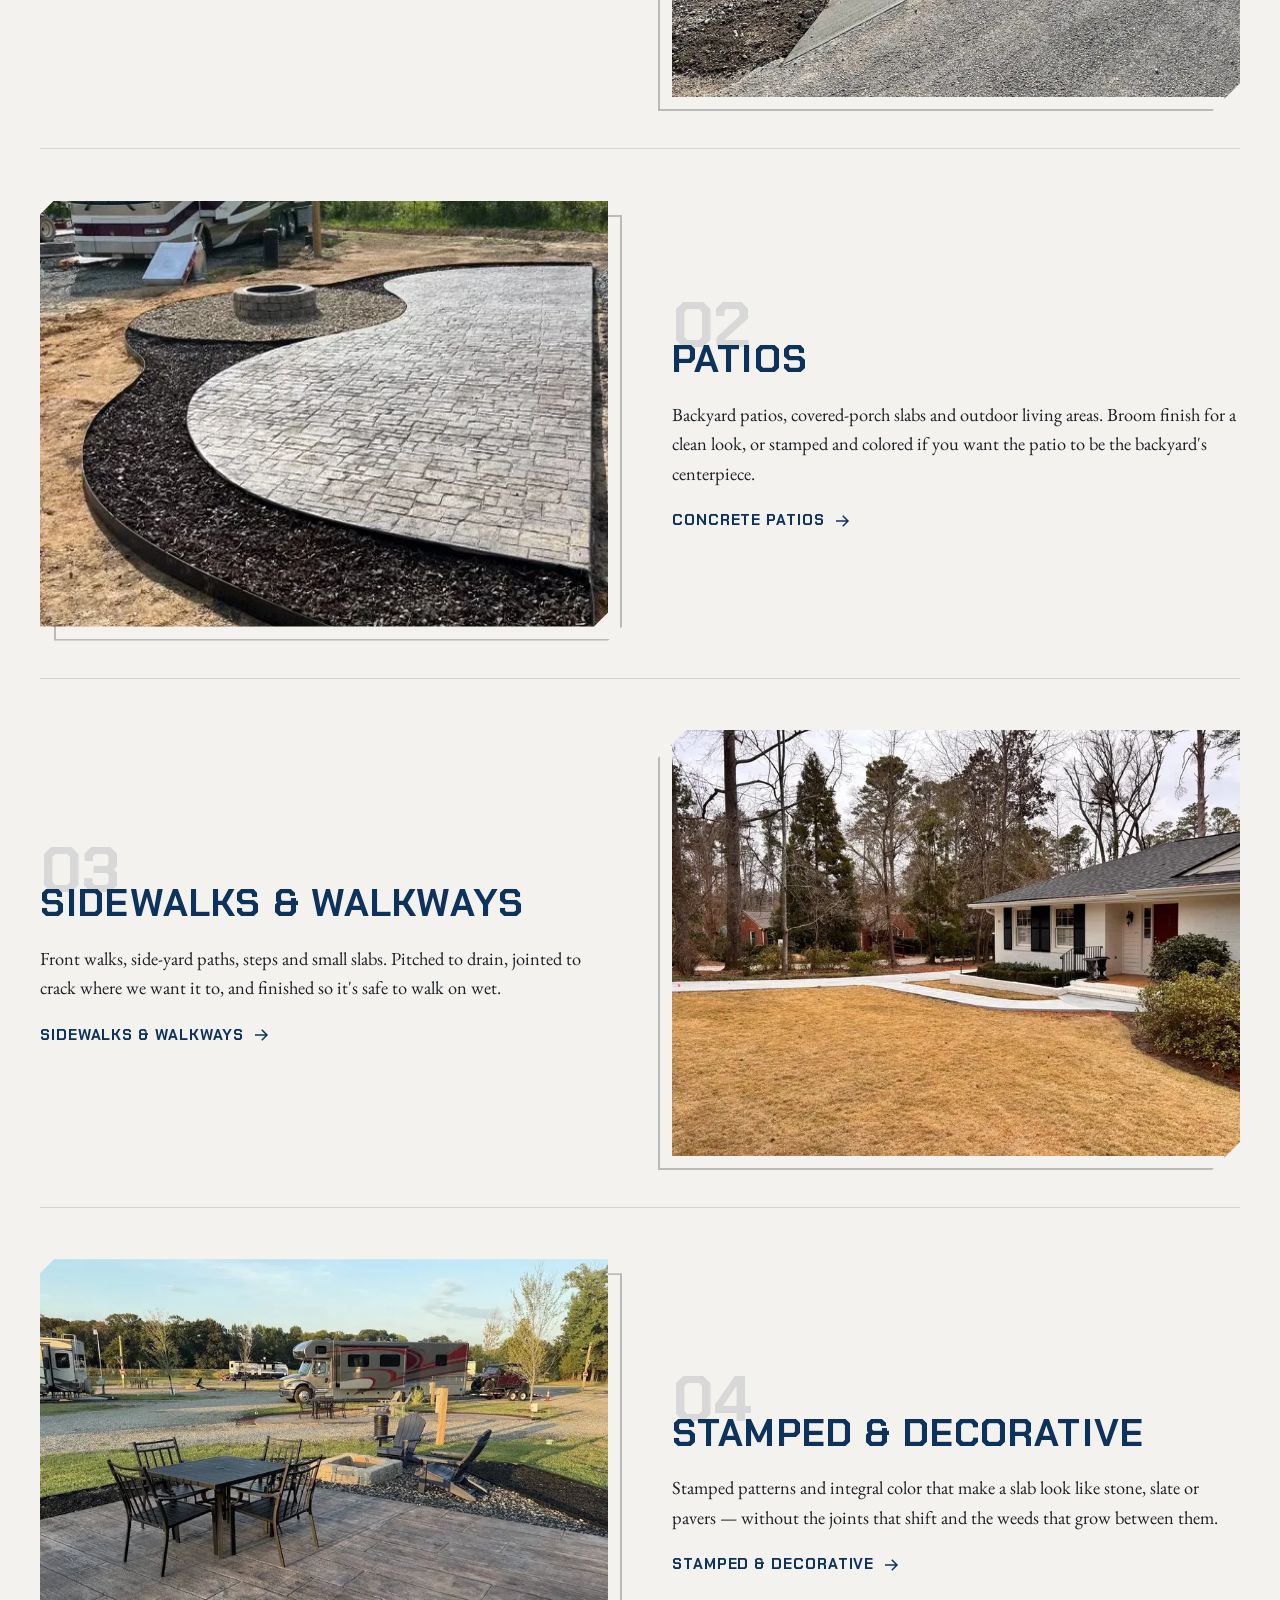
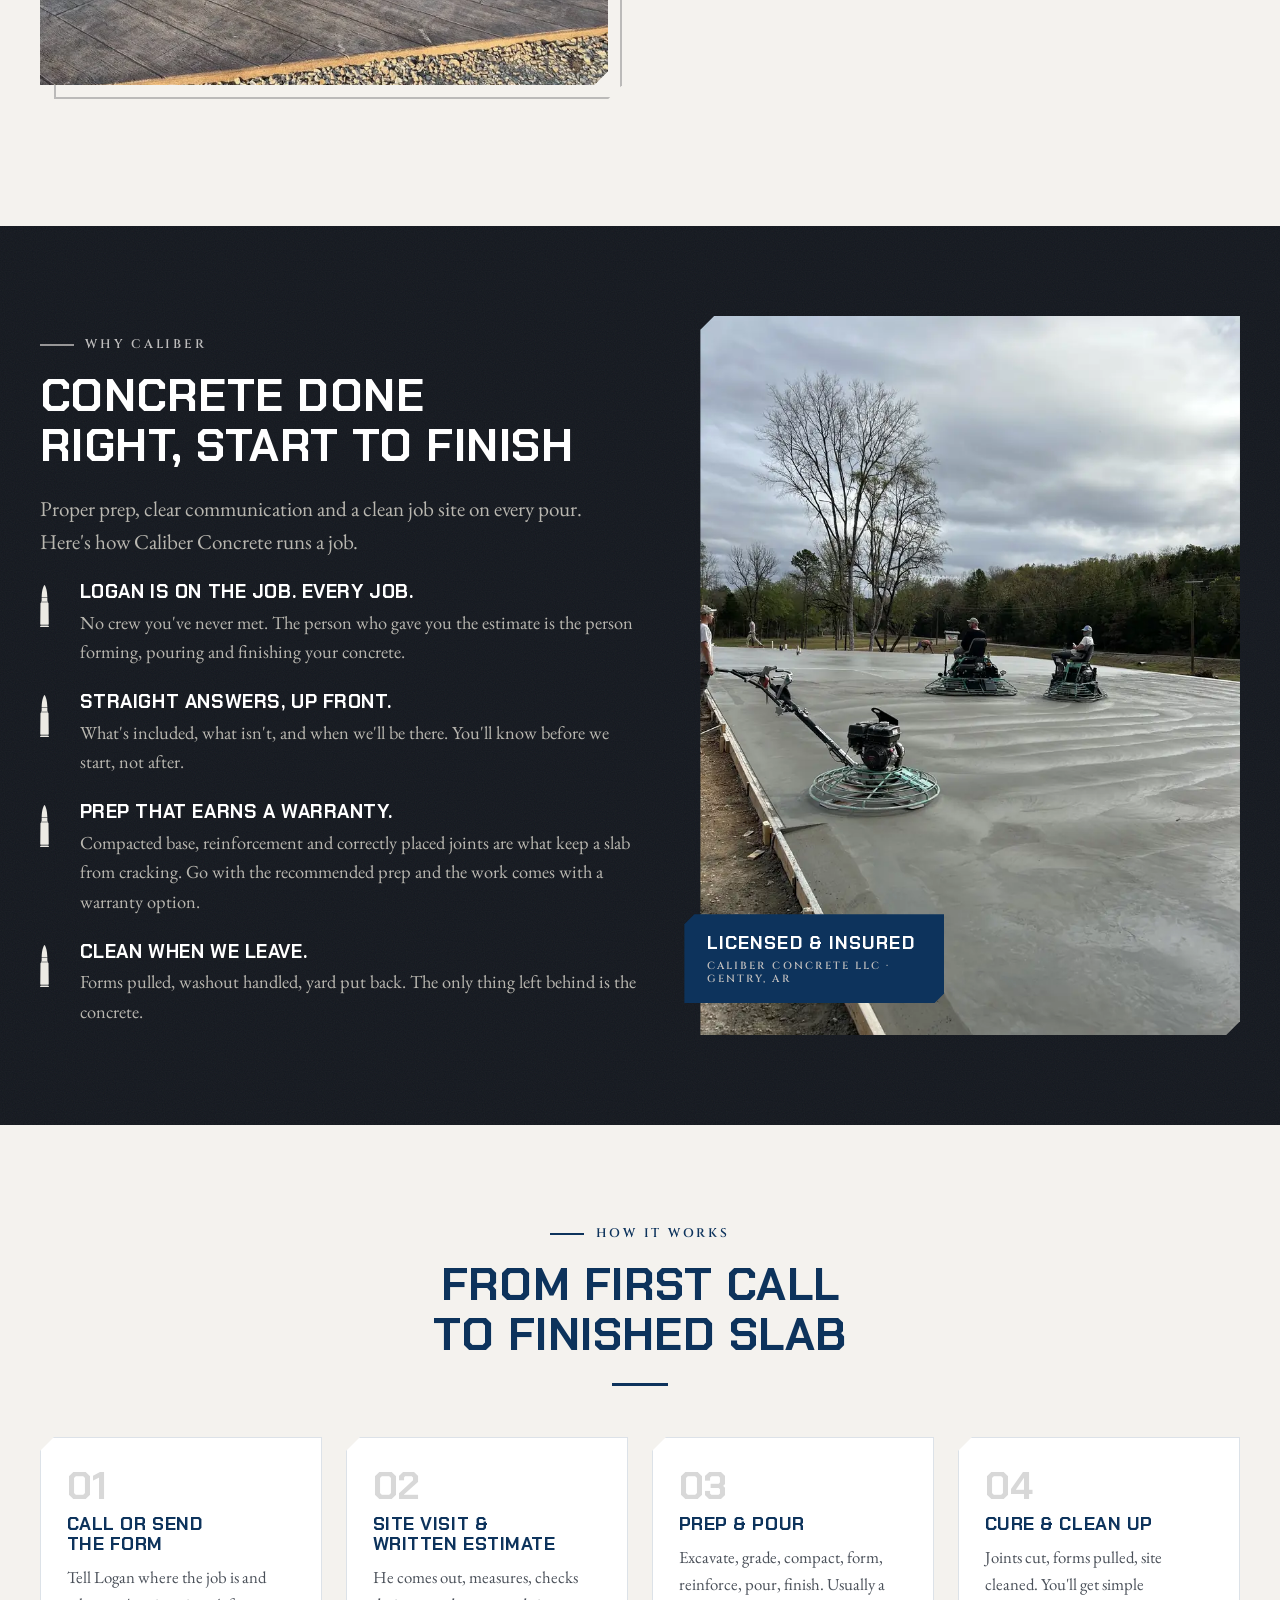
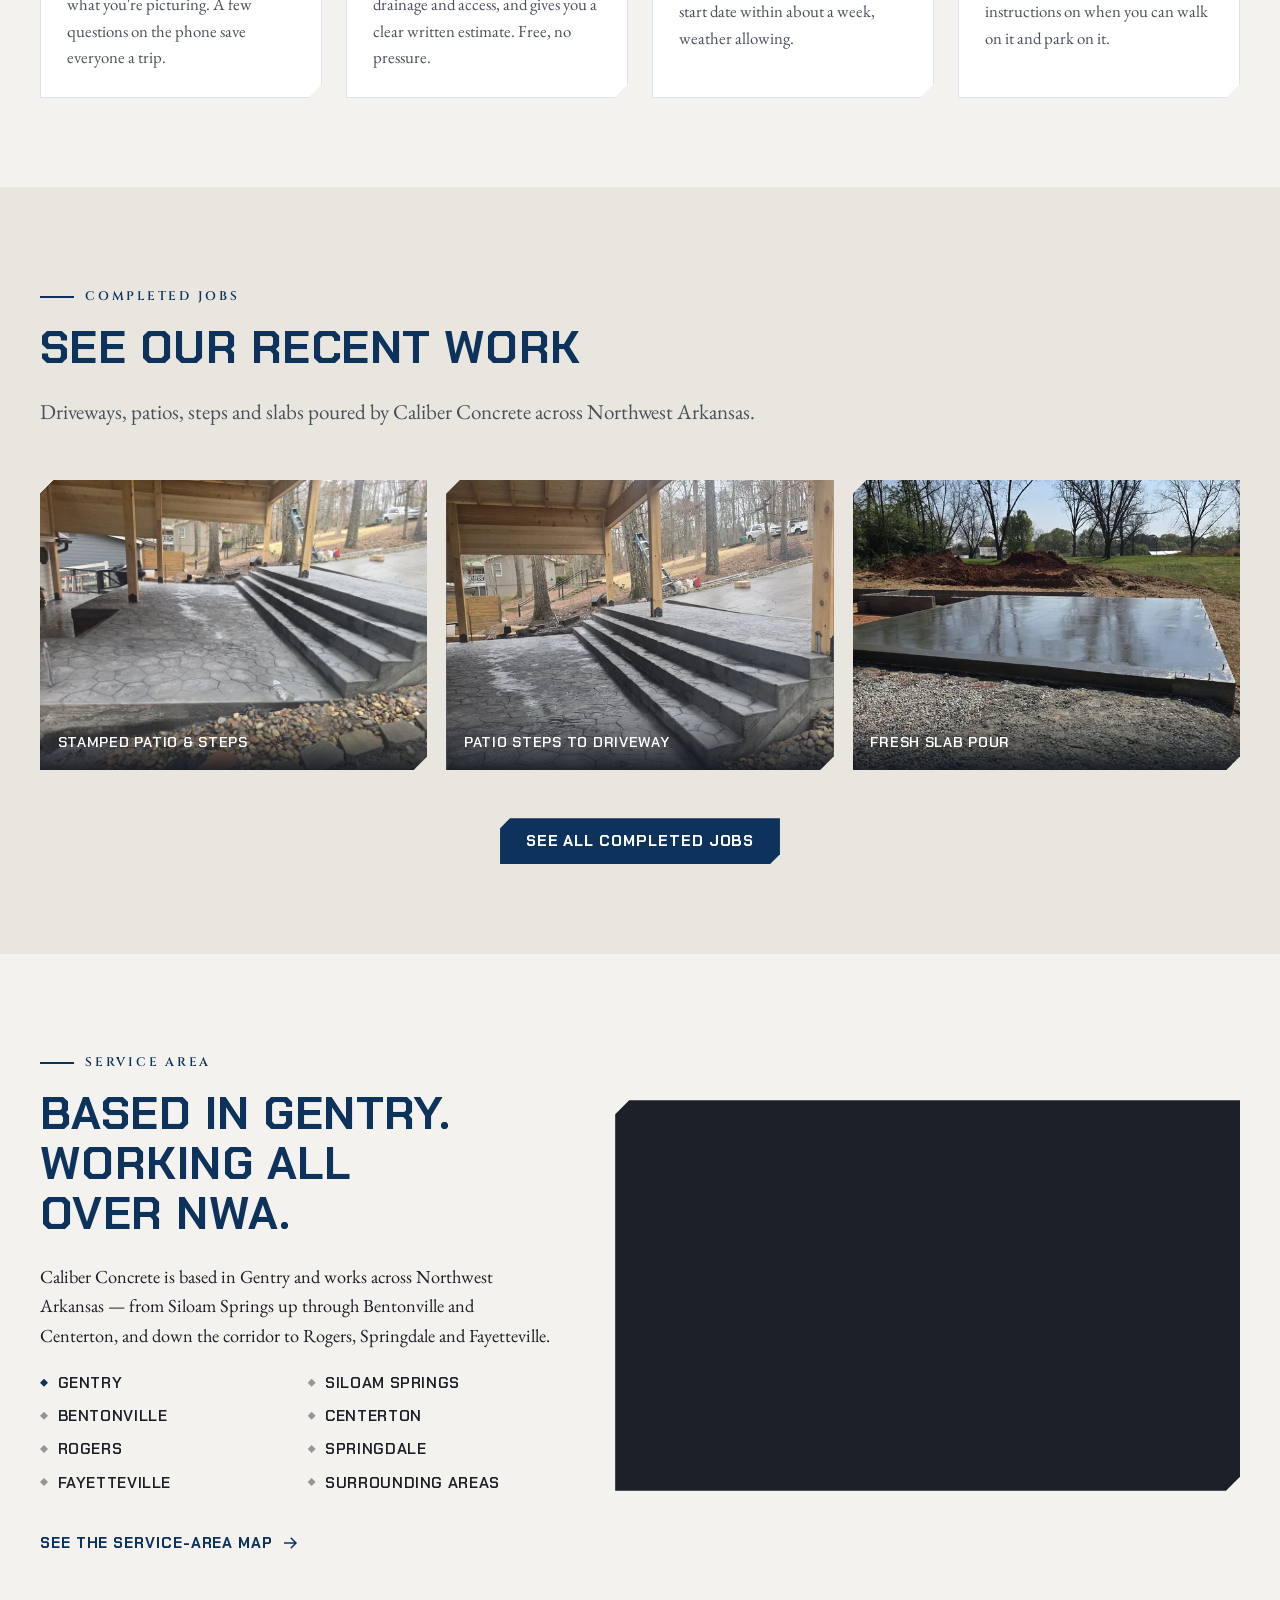
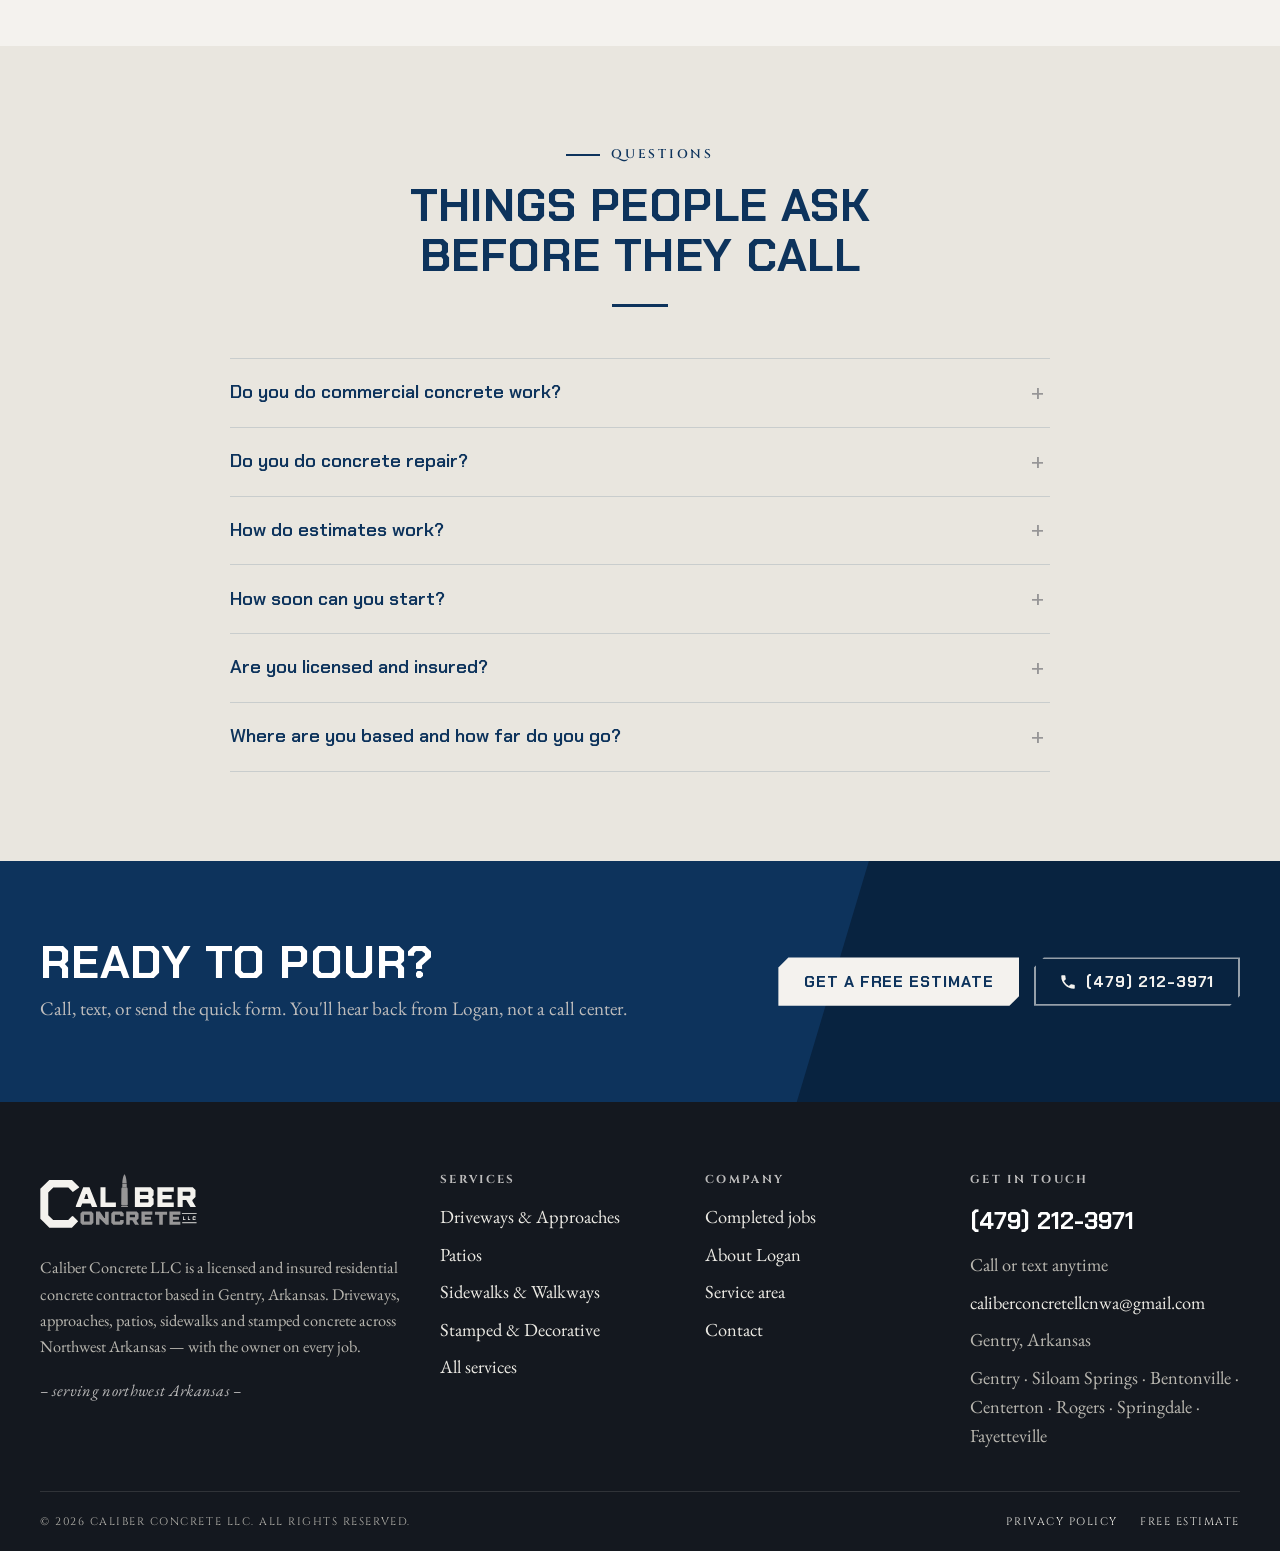
==== commit 668938ea: "Add Search Console verification tag to home page Co-Authored-By: Claude Fable 5.1 <noreply@anthropic" ====
--- a/index.html
+++ b/index.html
@@ -3,6 +3,7 @@
 <head>
 <meta charset="UTF-8" />
 <meta name="viewport" content="width=device-width, initial-scale=1.0" />
+<meta name="google-site-verification" content="aAaIQUpA9v3FMo0VOlZkSNH_Fi5zsCqGO4sr3L1wGRY" />
 <meta name="theme-color" content="#14181F" />
 <title>Concrete Contractor in Gentry &amp; NWA | Caliber Concrete</title>
 <meta name="description" content="Licensed &amp; insured concrete contractor in Gentry, AR. Driveways, approaches, patios, sidewalks and stamped concrete across Northwest Arkansas. Free estimates." />
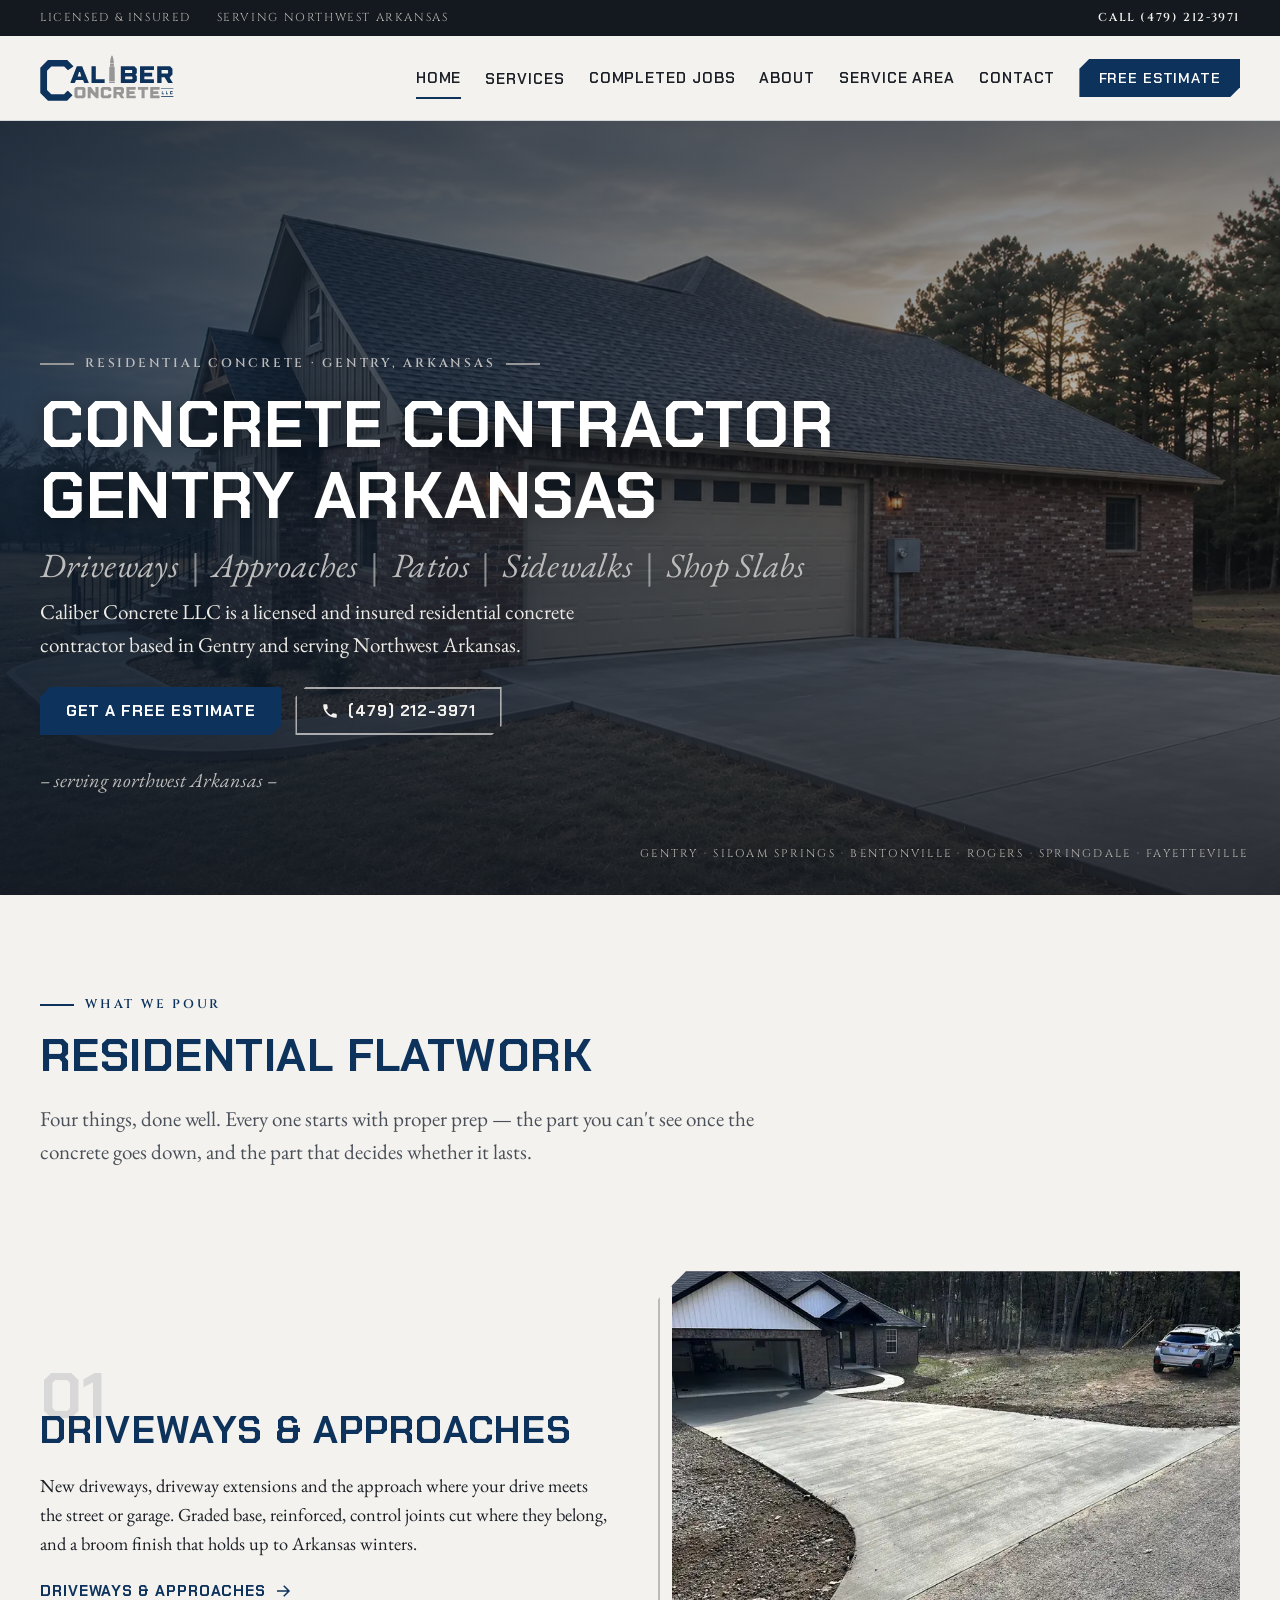
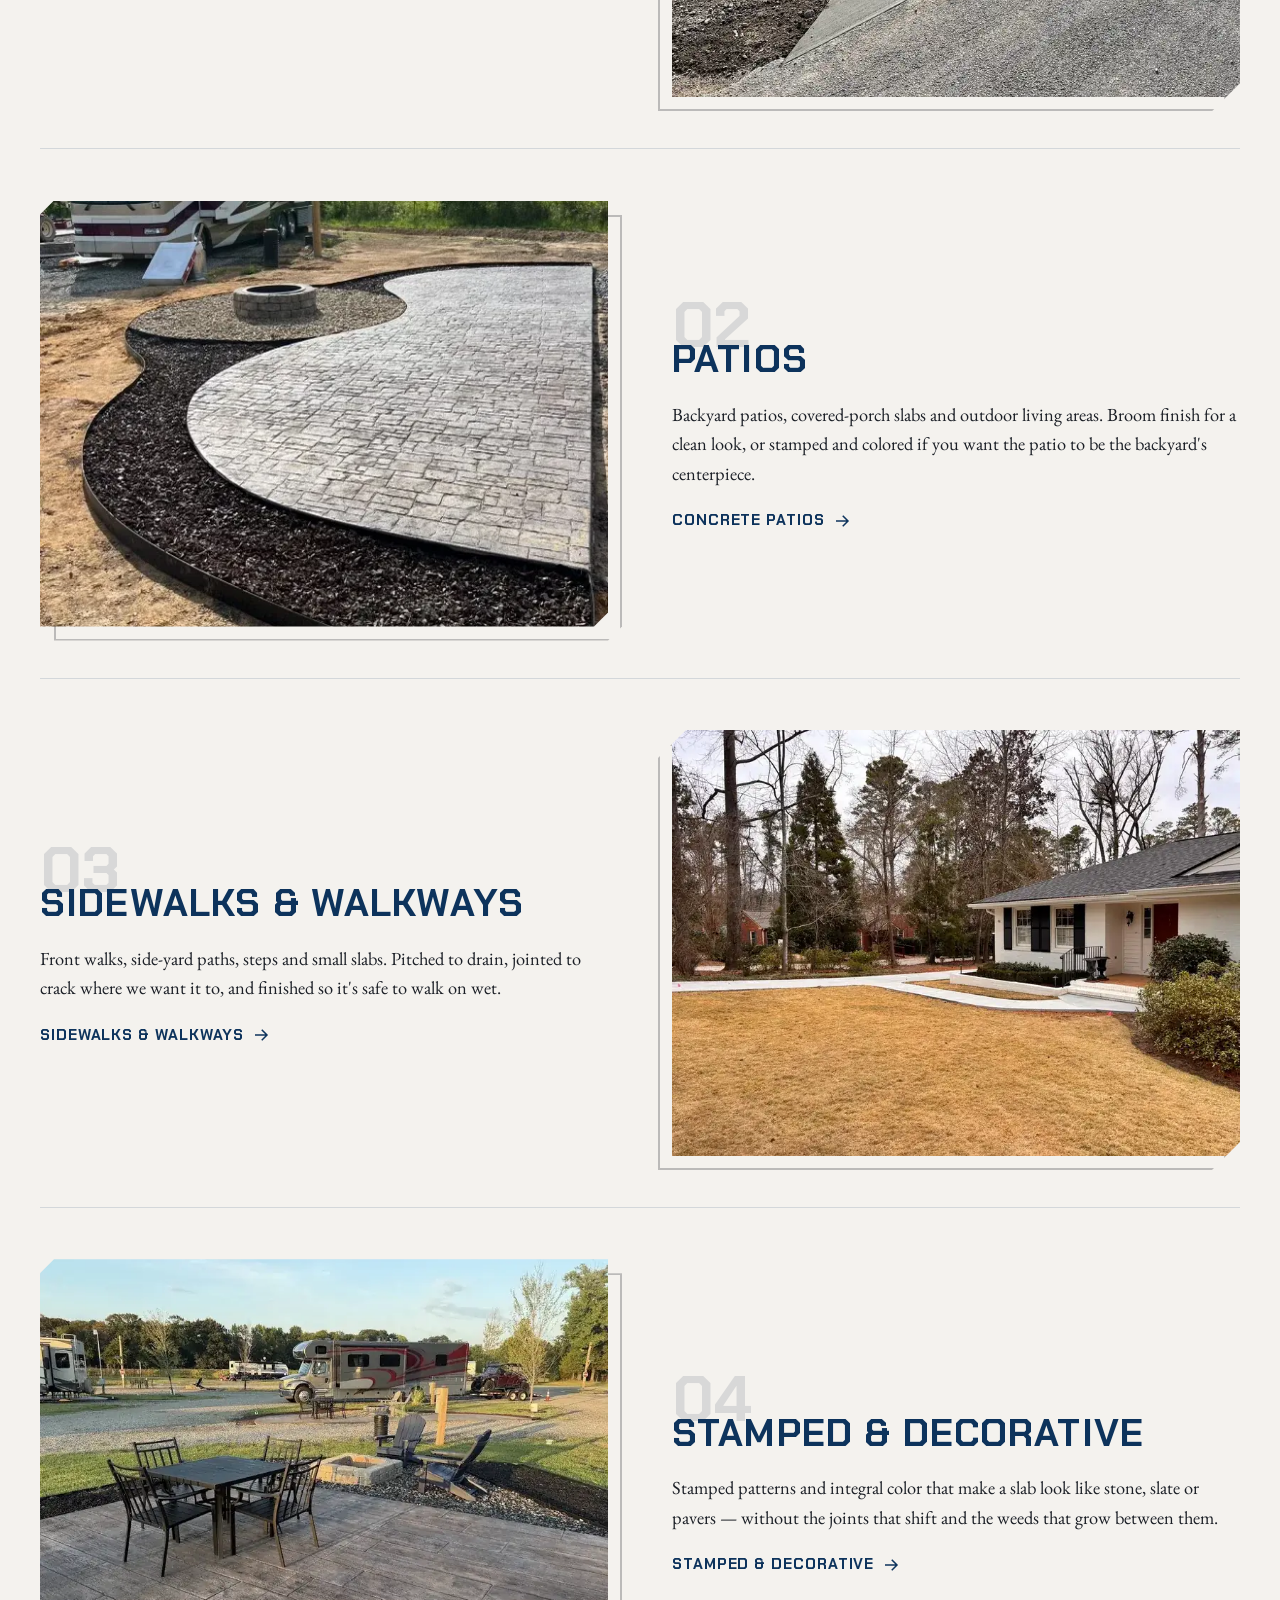
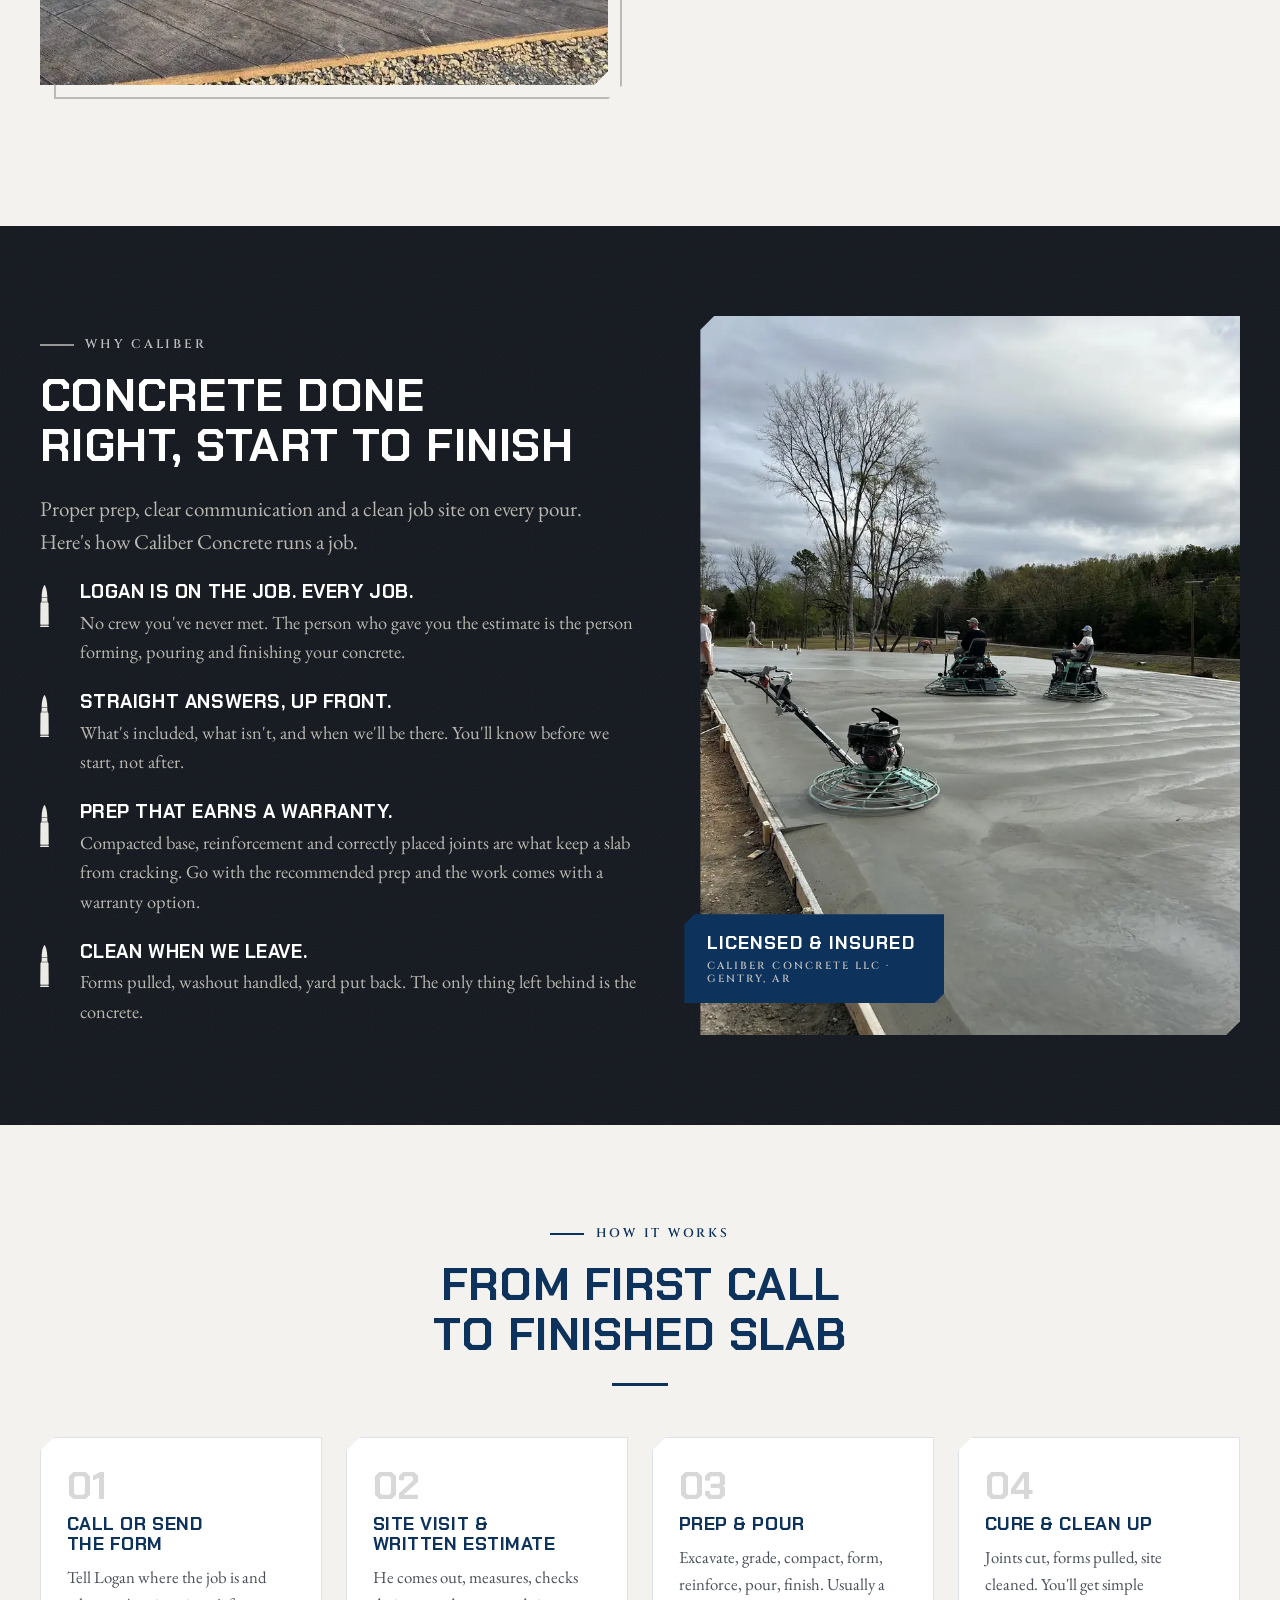
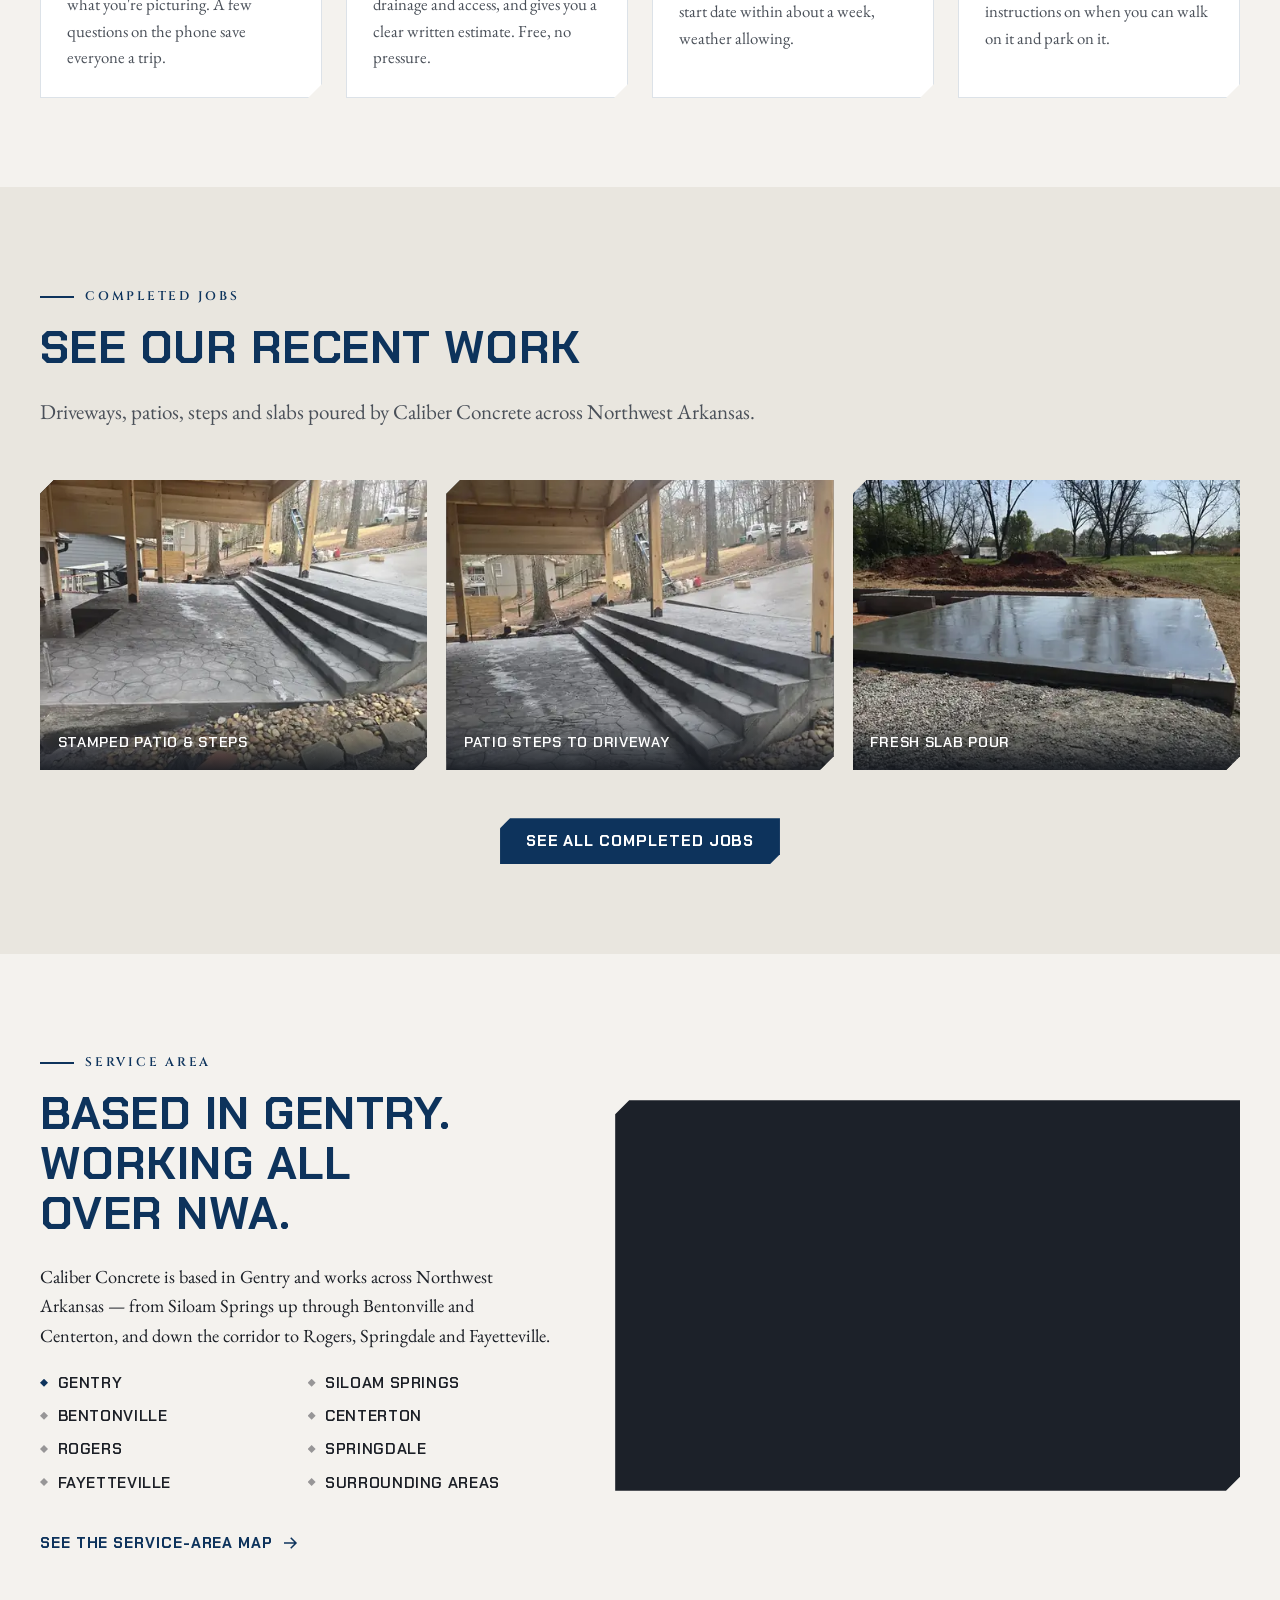
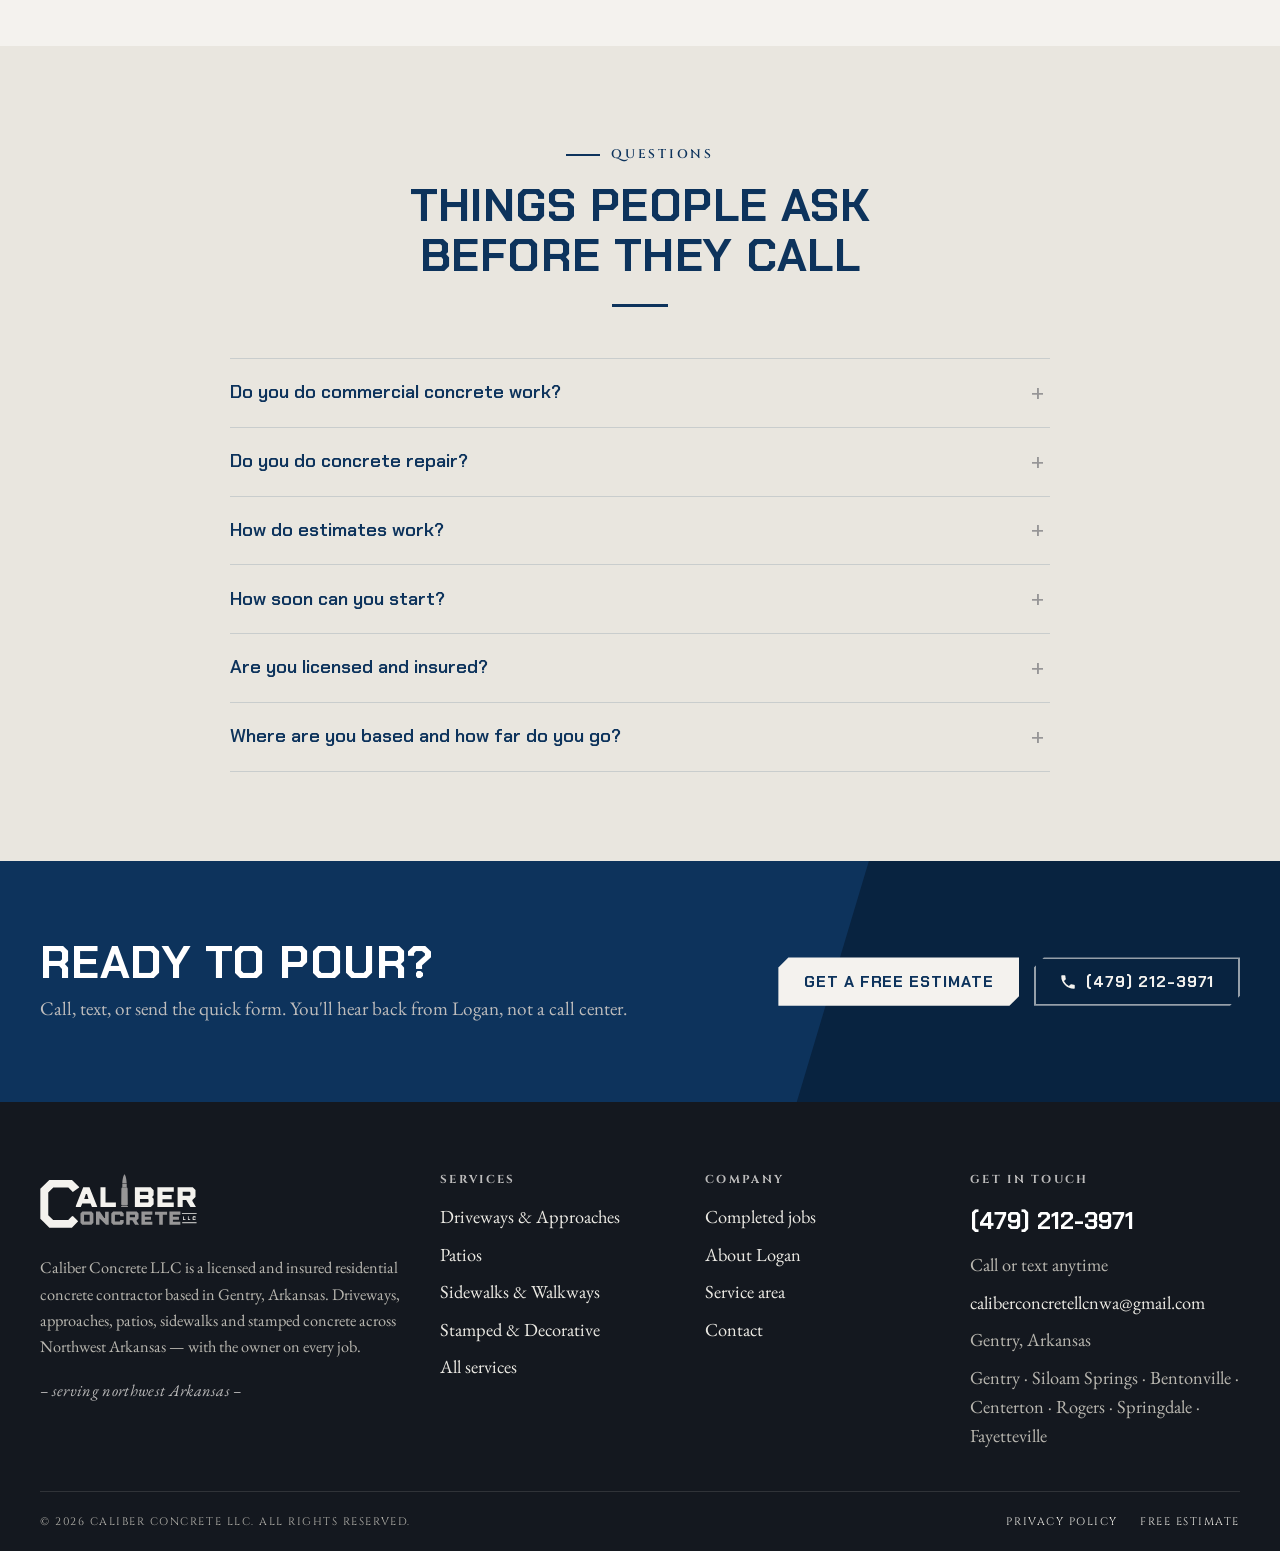
==== commit c9bf92bc: "Speed: non-blocking Google Fonts, hero preload, 480px phone image variants, lighter -sm images Co-Au" ====
--- a/index.html
+++ b/index.html
@@ -13,7 +13,11 @@
 <link rel="apple-touch-icon" href="images/apple-touch-icon.png" />
 <link rel="preconnect" href="https://fonts.googleapis.com" />
 <link rel="preconnect" href="https://fonts.gstatic.com" crossorigin />
-<link href="https://fonts.googleapis.com/css2?family=Chakra+Petch:wght@600;700&family=Cinzel:wght@600&family=EB+Garamond:ital,wght@0,400;0,500;0,600;1,400;1,500&display=swap" rel="stylesheet" />
+<link rel="preload" as="style" href="https://fonts.googleapis.com/css2?family=Chakra+Petch:wght@600;700&family=Cinzel:wght@600&family=EB+Garamond:ital,wght@0,400;0,500;0,600;1,400;1,500&display=swap" />
+<link rel="stylesheet" href="https://fonts.googleapis.com/css2?family=Chakra+Petch:wght@600;700&family=Cinzel:wght@600&family=EB+Garamond:ital,wght@0,400;0,500;0,600;1,400;1,500&display=swap" media="print" onload="this.media='all'" />
+<noscript><link rel="stylesheet" href="https://fonts.googleapis.com/css2?family=Chakra+Petch:wght@600;700&family=Cinzel:wght@600&family=EB+Garamond:ital,wght@0,400;0,500;0,600;1,400;1,500&display=swap" /></noscript>
+<link rel="preload" as="image" href="images/work/hero-driveway-brick-home-sm.webp" media="(max-width:700px)" />
+<link rel="preload" as="image" href="images/work/hero-driveway-brick-home.webp" media="(min-width:701px)" />
 <link rel="stylesheet" href="css/styles.css?v=17" />
 <script type="application/ld+json">{
  "@context": "https://schema.org",
@@ -111,7 +115,7 @@
     </div>
 
     <div class="srow reveal">
-      <div class="srow__media"><img src="images/photos/driveway-new-build-curved-walk.webp" srcset="images/photos/driveway-new-build-curved-walk-sm.webp 800w, images/photos/driveway-new-build-curved-walk.webp 1600w" sizes="(max-width:980px) 100vw, 50vw" alt="New concrete driveway and curved front walk at a new-build home in Northwest Arkansas" width="1600" height="1200" loading="lazy" /></div>
+      <div class="srow__media"><img src="images/photos/driveway-new-build-curved-walk.webp" srcset="images/photos/driveway-new-build-curved-walk-xs.webp 480w, images/photos/driveway-new-build-curved-walk-sm.webp 800w, images/photos/driveway-new-build-curved-walk.webp 1600w" sizes="(max-width:980px) 100vw, 50vw" alt="New concrete driveway and curved front walk at a new-build home in Northwest Arkansas" width="1600" height="1200" loading="lazy" /></div>
       <div>
         <div class="srow__num">01</div>
         <h3>Driveways &amp; Approaches</h3>
@@ -131,7 +135,7 @@
     </div>
 
     <div class="srow reveal">
-      <div class="srow__media"><img src="images/photos/walk-front-entry-white-home.webp" srcset="images/photos/walk-front-entry-white-home-sm.webp 800w, images/photos/walk-front-entry-white-home.webp 1600w" sizes="(max-width:980px) 100vw, 50vw" alt="Concrete front entry walk and steps to a white home" width="1600" height="1200" loading="lazy" /></div>
+      <div class="srow__media"><img src="images/photos/walk-front-entry-white-home.webp" srcset="images/photos/walk-front-entry-white-home-xs.webp 480w, images/photos/walk-front-entry-white-home-sm.webp 800w, images/photos/walk-front-entry-white-home.webp 1600w" sizes="(max-width:980px) 100vw, 50vw" alt="Concrete front entry walk and steps to a white home" width="1600" height="1200" loading="lazy" /></div>
       <div>
         <div class="srow__num">03</div>
         <h3>Sidewalks &amp; Walkways</h3>
@@ -141,7 +145,7 @@
     </div>
 
     <div class="srow reveal">
-      <div class="srow__media"><img src="images/photos/stamped-wood-plank-table.webp" srcset="images/photos/stamped-wood-plank-table-sm.webp 800w, images/photos/stamped-wood-plank-table.webp 1206w" sizes="(max-width:980px) 100vw, 50vw" alt="Wood-plank stamped concrete patio with a dining table and fire pit" width="1206" height="1005" loading="lazy" /></div>
+      <div class="srow__media"><img src="images/photos/stamped-wood-plank-table.webp" srcset="images/photos/stamped-wood-plank-table-xs.webp 480w, images/photos/stamped-wood-plank-table-sm.webp 800w, images/photos/stamped-wood-plank-table.webp 1206w" sizes="(max-width:980px) 100vw, 50vw" alt="Wood-plank stamped concrete patio with a dining table and fire pit" width="1206" height="1005" loading="lazy" /></div>
       <div>
         <div class="srow__num">04</div>
         <h3>Stamped &amp; Decorative</h3>
@@ -166,7 +170,7 @@
       </ul>
     </div>
     <div class="why__media reveal" data-delay="1">
-      <img src="images/photos/power-trowels-large-slab.webp" srcset="images/photos/power-trowels-large-slab-sm.webp 800w, images/photos/power-trowels-large-slab.webp 1600w" sizes="(max-width:980px) 100vw, 45vw" alt="Crew running three power trowels across a freshly poured concrete slab" width="1600" height="2133" loading="lazy" style="object-position:center 45%" />
+      <img src="images/photos/power-trowels-large-slab.webp" srcset="images/photos/power-trowels-large-slab-xs.webp 480w, images/photos/power-trowels-large-slab-sm.webp 800w, images/photos/power-trowels-large-slab.webp 1600w" sizes="(max-width:980px) 100vw, 45vw" alt="Crew running three power trowels across a freshly poured concrete slab" width="1600" height="2133" loading="lazy" style="object-position:center 45%" />
       <div class="why__stamp">Licensed &amp; insured<small>Caliber Concrete LLC · Gentry, AR</small></div>
     </div>
   </div>
@@ -196,9 +200,9 @@
       <p class="lead">Driveways, patios, steps and slabs poured by Caliber Concrete across Northwest Arkansas.</p>
     </div>
     <div class="gallery reveal">
-      <figure data-full="images/work/stamped-patio-wide.webp"><img src="images/work/stamped-patio-wide-sm.webp" alt="Stamped concrete patio with four wide steps under a timber pavilion" width="800" height="600" loading="lazy" /><figcaption>Stamped patio &amp; steps</figcaption></figure>
-      <figure data-full="images/work/stamped-patio-steps-portrait.webp"><img src="images/work/stamped-patio-steps-portrait-sm.webp" alt="Stamped concrete steps leading down to a driveway, river-rock border" width="600" height="800" loading="lazy" /><figcaption>Patio steps to driveway</figcaption></figure>
-      <figure data-full="images/work/fresh-slab-pour.webp"><img src="images/work/fresh-slab-pour-sm.webp" alt="Freshly poured and finished concrete slab on a gravel base" width="600" height="800" loading="lazy" /><figcaption>Fresh slab pour</figcaption></figure>
+      <figure data-full="images/work/stamped-patio-wide.webp"><img src="images/work/stamped-patio-wide-sm.webp" srcset="images/work/stamped-patio-wide-xs.webp 480w, images/work/stamped-patio-wide-sm.webp 800w" sizes="(max-width:600px) 100vw, (max-width:980px) 50vw, 33vw" alt="Stamped concrete patio with four wide steps under a timber pavilion" width="800" height="600" loading="lazy" /><figcaption>Stamped patio &amp; steps</figcaption></figure>
+      <figure data-full="images/work/stamped-patio-steps-portrait.webp"><img src="images/work/stamped-patio-steps-portrait-sm.webp" srcset="images/work/stamped-patio-steps-portrait-xs.webp 480w, images/work/stamped-patio-steps-portrait-sm.webp 800w" sizes="(max-width:600px) 100vw, (max-width:980px) 50vw, 33vw" alt="Stamped concrete steps leading down to a driveway, river-rock border" width="600" height="800" loading="lazy" /><figcaption>Patio steps to driveway</figcaption></figure>
+      <figure data-full="images/work/fresh-slab-pour.webp"><img src="images/work/fresh-slab-pour-sm.webp" srcset="images/work/fresh-slab-pour-xs.webp 480w, images/work/fresh-slab-pour-sm.webp 800w" sizes="(max-width:600px) 100vw, (max-width:980px) 50vw, 33vw" alt="Freshly poured and finished concrete slab on a gravel base" width="600" height="800" loading="lazy" /><figcaption>Fresh slab pour</figcaption></figure>
     </div>
     <div class="center mt-3 reveal"><a class="btn btn--navy" href="completed-jobs">See all completed jobs</a></div>
   </div>
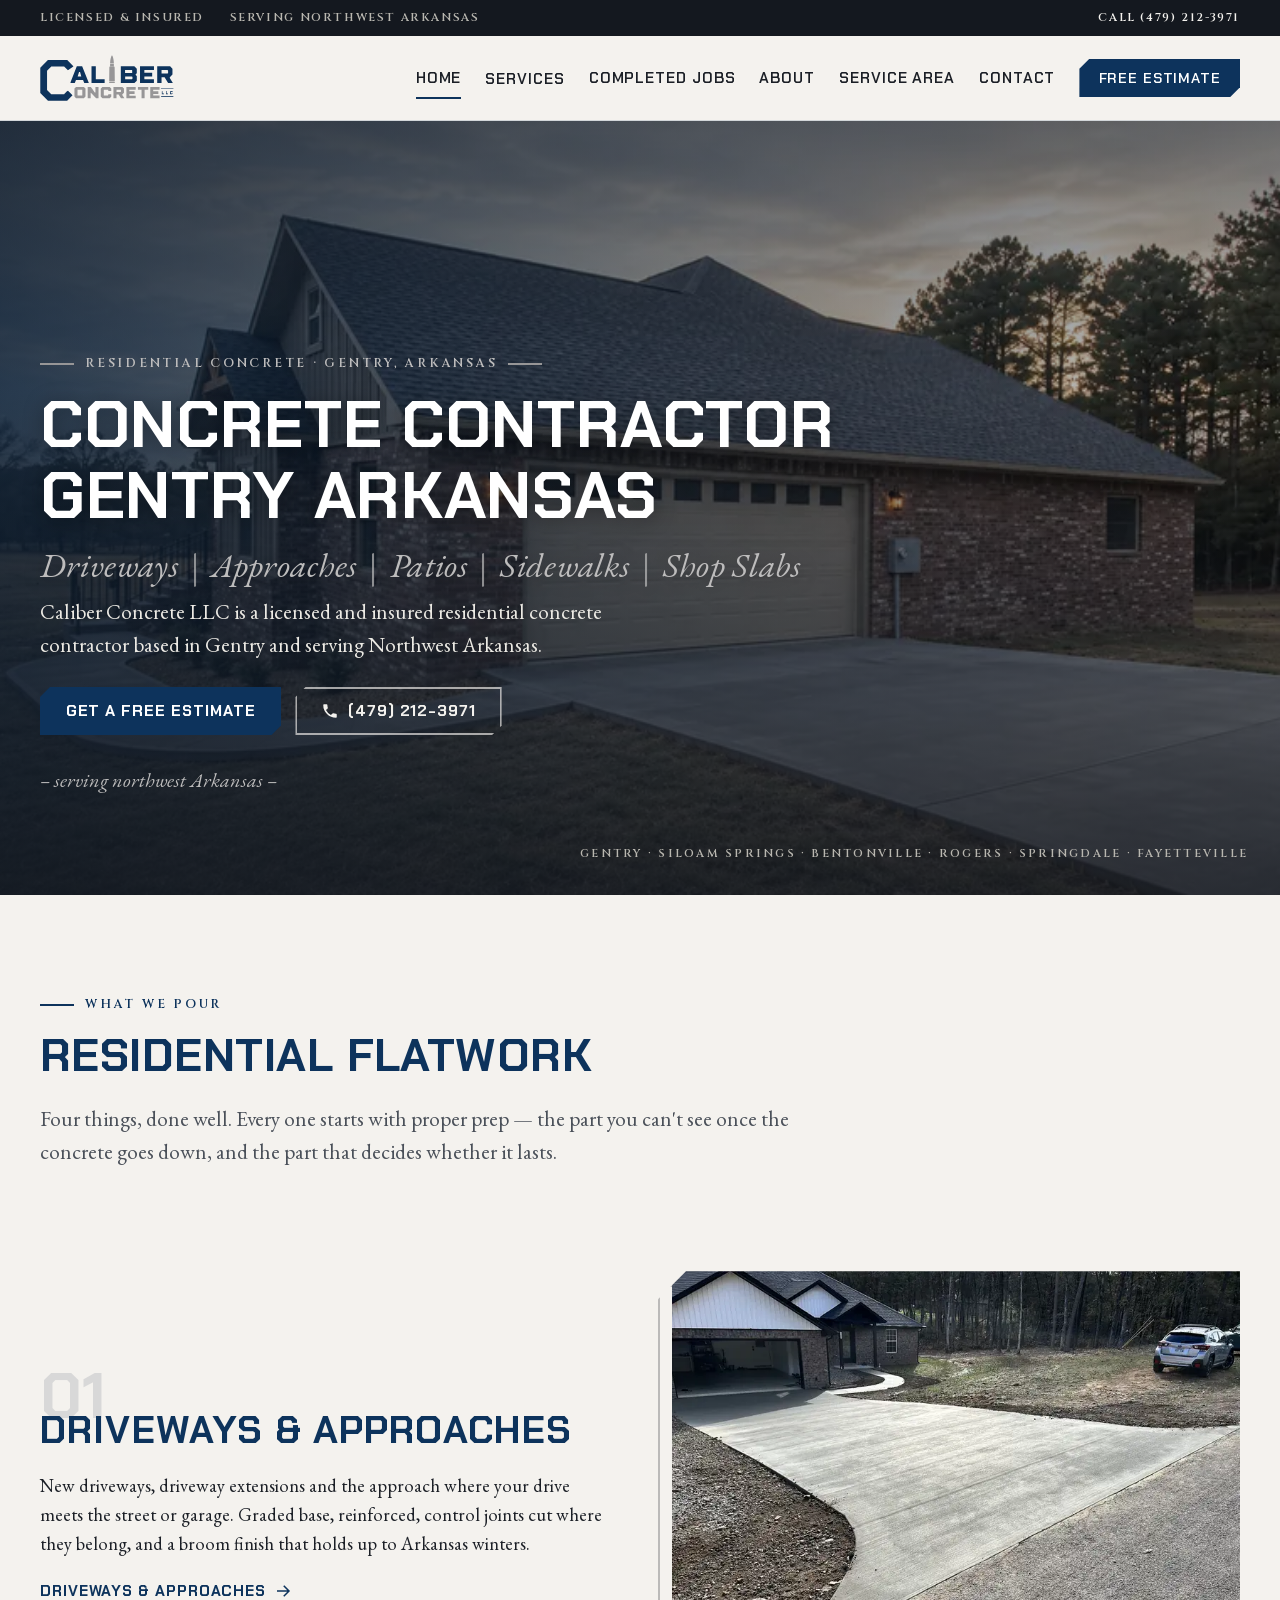
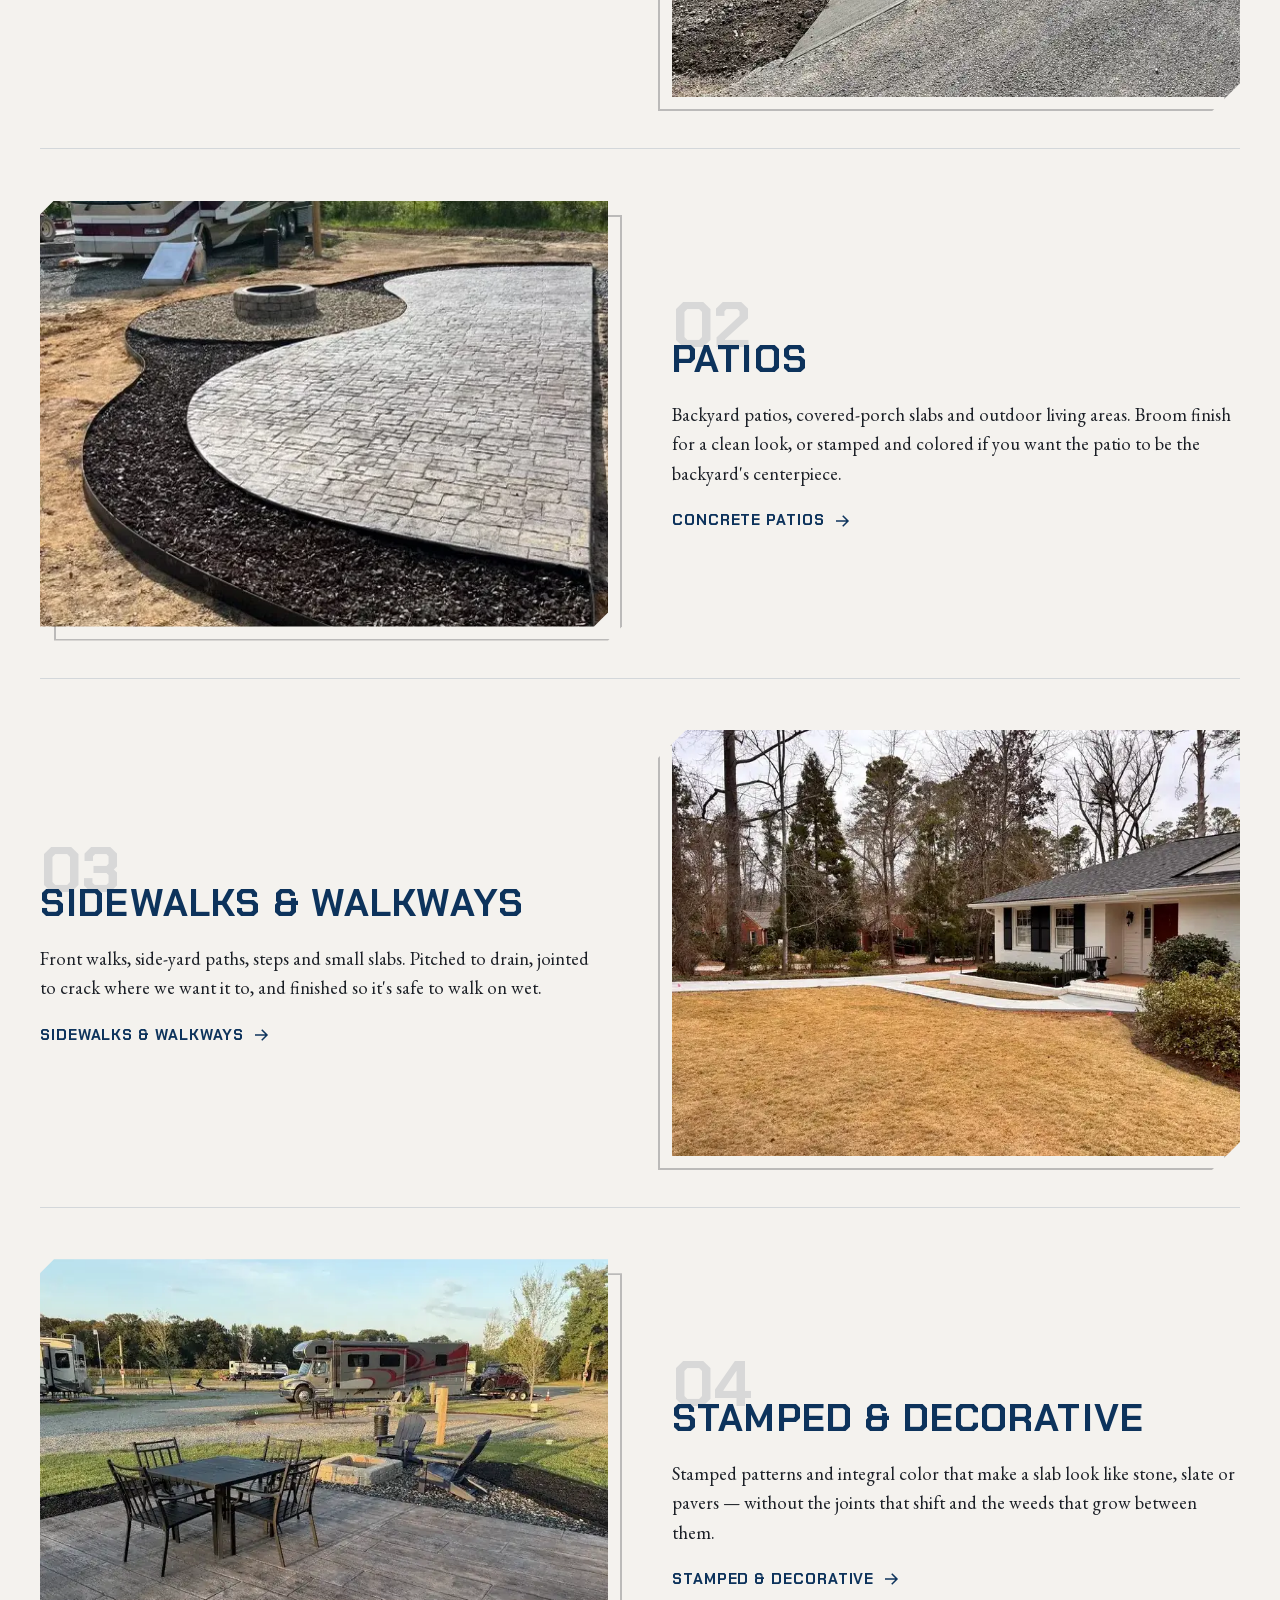
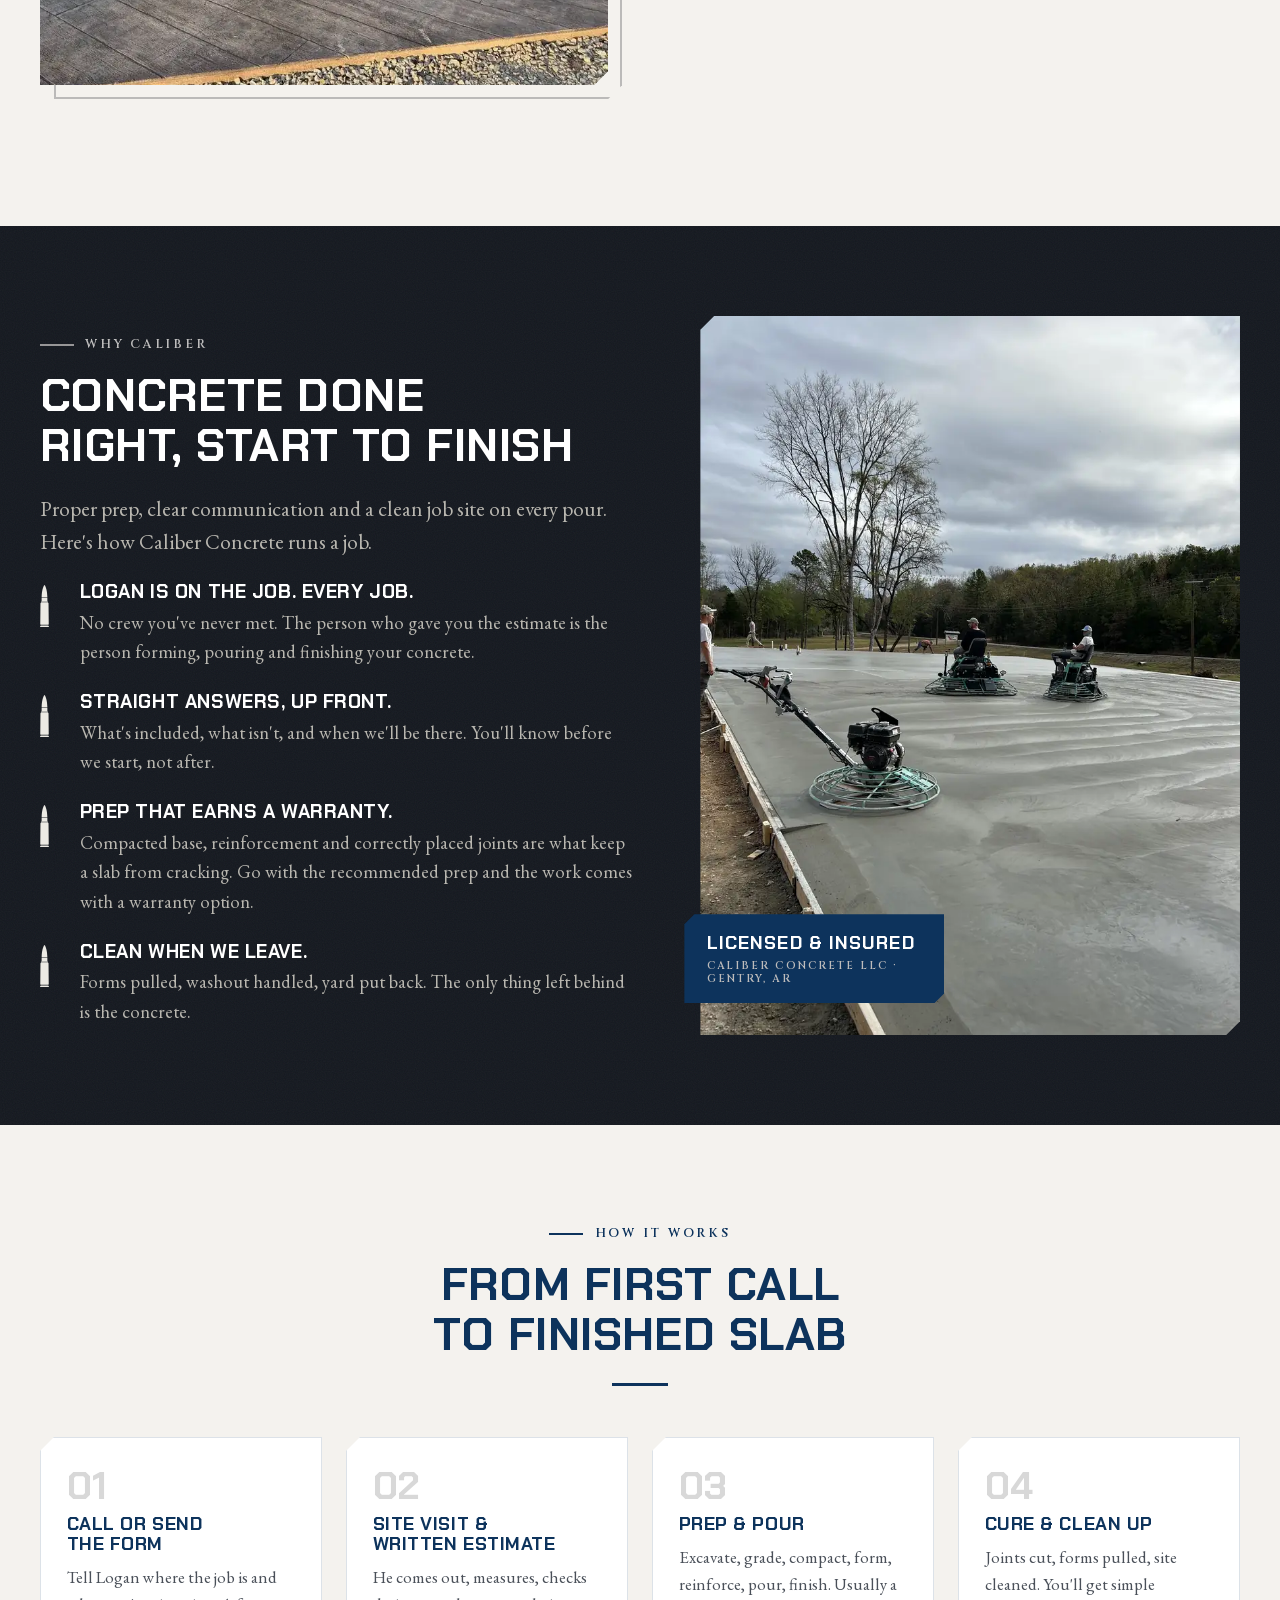
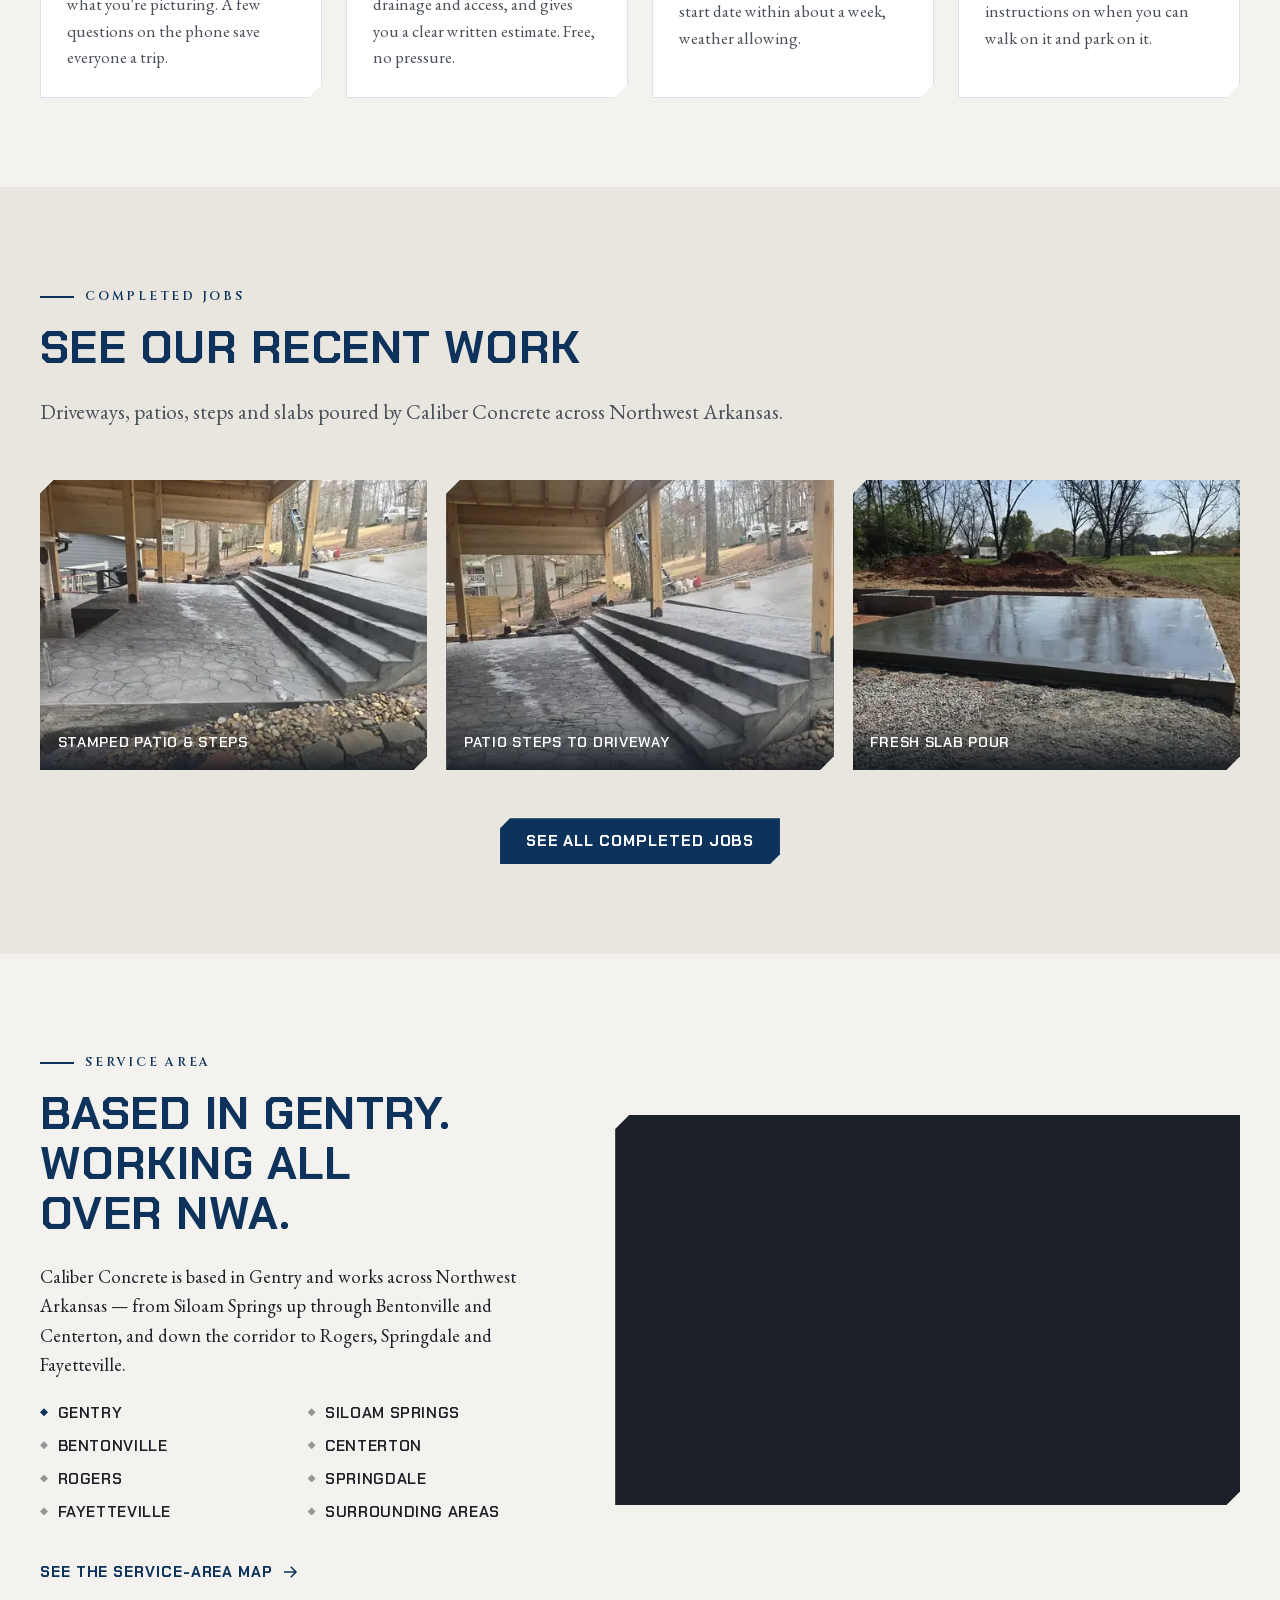
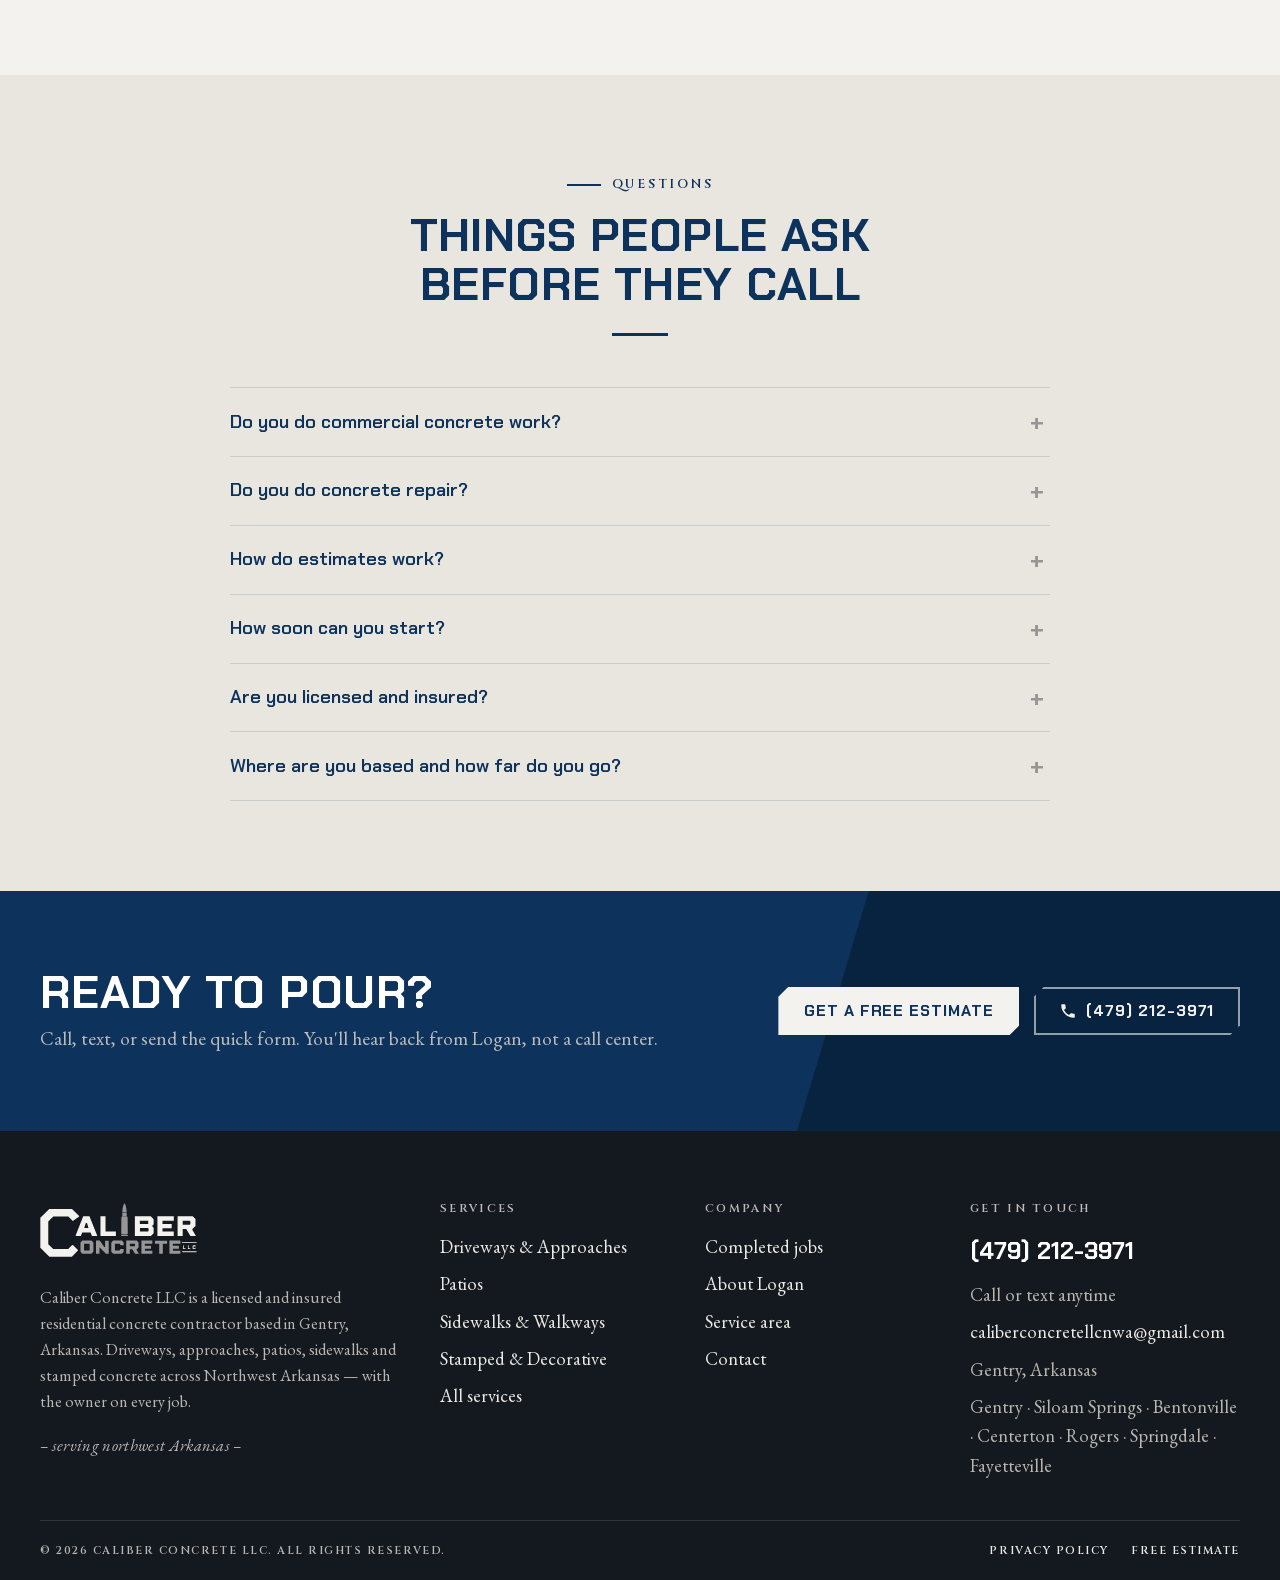
==== commit 8616d144: "Speed: self-host fonts (woff2, latin subsets), preload hero with high priority Co-Authored-By: Claud" ====
--- a/index.html
+++ b/index.html
@@ -11,14 +11,11 @@
 <link rel="icon" href="/favicon.ico" sizes="any" />
 <link rel="icon" type="image/svg+xml" href="images/favicon.svg" />
 <link rel="apple-touch-icon" href="images/apple-touch-icon.png" />
-<link rel="preconnect" href="https://fonts.googleapis.com" />
-<link rel="preconnect" href="https://fonts.gstatic.com" crossorigin />
-<link rel="preload" as="style" href="https://fonts.googleapis.com/css2?family=Chakra+Petch:wght@600;700&family=Cinzel:wght@600&family=EB+Garamond:ital,wght@0,400;0,500;0,600;1,400;1,500&display=swap" />
-<link rel="stylesheet" href="https://fonts.googleapis.com/css2?family=Chakra+Petch:wght@600;700&family=Cinzel:wght@600&family=EB+Garamond:ital,wght@0,400;0,500;0,600;1,400;1,500&display=swap" media="print" onload="this.media='all'" />
-<noscript><link rel="stylesheet" href="https://fonts.googleapis.com/css2?family=Chakra+Petch:wght@600;700&family=Cinzel:wght@600&family=EB+Garamond:ital,wght@0,400;0,500;0,600;1,400;1,500&display=swap" /></noscript>
-<link rel="preload" as="image" href="images/work/hero-driveway-brick-home-sm.webp" media="(max-width:700px)" />
-<link rel="preload" as="image" href="images/work/hero-driveway-brick-home.webp" media="(min-width:701px)" />
-<link rel="stylesheet" href="css/styles.css?v=17" />
+<link rel="preload" as="font" type="font/woff2" href="fonts/ChakraPetch-700-latin.woff2" crossorigin />
+<link rel="preload" as="font" type="font/woff2" href="fonts/EBGaramond-400-latin.woff2" crossorigin />
+<link rel="preload" as="image" fetchpriority="high" href="images/work/hero-driveway-brick-home-sm.webp" media="(max-width:700px)" />
+<link rel="preload" as="image" fetchpriority="high" href="images/work/hero-driveway-brick-home.webp" media="(min-width:701px)" />
+<link rel="stylesheet" href="css/styles.css?v=18" />
 <script type="application/ld+json">{
  "@context": "https://schema.org",
  "@type": "HomeAndConstructionBusiness",
--- a/css/styles.css
+++ b/css/styles.css
@@ -1,3 +1,20 @@
+/* Self-hosted Google Fonts (latin + latin-ext subsets), 2026-10-29 — no fonts.googleapis.com round-trip */
+@font-face{font-family:'Chakra Petch';font-style:normal;font-weight:600;font-display:swap;src:url(../fonts/ChakraPetch-600-latin-ext.woff2) format('woff2');unicode-range:U+0100-02BA, U+02BD-02C5, U+02C7-02CC, U+02CE-02D7, U+02DD-02FF, U+0304, U+0308, U+0329, U+1D00-1DBF, U+1E00-1E9F, U+1EF2-1EFF, U+2020, U+20A0-20AB, U+20AD-20C4, U+2113, U+2C60-2C7F, U+A720-A7FF;}
+@font-face{font-family:'Chakra Petch';font-style:normal;font-weight:600;font-display:swap;src:url(../fonts/ChakraPetch-600-latin.woff2) format('woff2');unicode-range:U+0000-00FF, U+0131, U+0152-0153, U+02BB-02BC, U+02C6, U+02DA, U+02DC, U+0304, U+0308, U+0329, U+2000-206F, U+20AC, U+2122, U+2191, U+2193, U+2212, U+2215, U+FEFF, U+FFFD;}
+@font-face{font-family:'Chakra Petch';font-style:normal;font-weight:700;font-display:swap;src:url(../fonts/ChakraPetch-700-latin-ext.woff2) format('woff2');unicode-range:U+0100-02BA, U+02BD-02C5, U+02C7-02CC, U+02CE-02D7, U+02DD-02FF, U+0304, U+0308, U+0329, U+1D00-1DBF, U+1E00-1E9F, U+1EF2-1EFF, U+2020, U+20A0-20AB, U+20AD-20C4, U+2113, U+2C60-2C7F, U+A720-A7FF;}
+@font-face{font-family:'Chakra Petch';font-style:normal;font-weight:700;font-display:swap;src:url(../fonts/ChakraPetch-700-latin.woff2) format('woff2');unicode-range:U+0000-00FF, U+0131, U+0152-0153, U+02BB-02BC, U+02C6, U+02DA, U+02DC, U+0304, U+0308, U+0329, U+2000-206F, U+20AC, U+2122, U+2191, U+2193, U+2212, U+2215, U+FEFF, U+FFFD;}
+@font-face{font-family:'Cinzel';font-style:normal;font-weight:600;font-display:swap;src:url(../fonts/Cinzel-600-latin-ext.woff2) format('woff2');unicode-range:U+0100-02BA, U+02BD-02C5, U+02C7-02CC, U+02CE-02D7, U+02DD-02FF, U+0304, U+0308, U+0329, U+1D00-1DBF, U+1E00-1E9F, U+1EF2-1EFF, U+2020, U+20A0-20AB, U+20AD-20C4, U+2113, U+2C60-2C7F, U+A720-A7FF;}
+@font-face{font-family:'Cinzel';font-style:normal;font-weight:600;font-display:swap;src:url(../fonts/Cinzel-600-latin.woff2) format('woff2');unicode-range:U+0000-00FF, U+0131, U+0152-0153, U+02BB-02BC, U+02C6, U+02DA, U+02DC, U+0304, U+0308, U+0329, U+2000-206F, U+20AC, U+2122, U+2191, U+2193, U+2212, U+2215, U+FEFF, U+FFFD;}
+@font-face{font-family:'EB Garamond';font-style:italic;font-weight:400;font-display:swap;src:url(../fonts/EBGaramond-400i-latin-ext.woff2) format('woff2');unicode-range:U+0100-02BA, U+02BD-02C5, U+02C7-02CC, U+02CE-02D7, U+02DD-02FF, U+0304, U+0308, U+0329, U+1D00-1DBF, U+1E00-1E9F, U+1EF2-1EFF, U+2020, U+20A0-20AB, U+20AD-20C4, U+2113, U+2C60-2C7F, U+A720-A7FF;}
+@font-face{font-family:'EB Garamond';font-style:italic;font-weight:400;font-display:swap;src:url(../fonts/EBGaramond-400i-latin.woff2) format('woff2');unicode-range:U+0000-00FF, U+0131, U+0152-0153, U+02BB-02BC, U+02C6, U+02DA, U+02DC, U+0304, U+0308, U+0329, U+2000-206F, U+20AC, U+2122, U+2191, U+2193, U+2212, U+2215, U+FEFF, U+FFFD;}
+@font-face{font-family:'EB Garamond';font-style:italic;font-weight:500;font-display:swap;src:url(../fonts/EBGaramond-500i-latin-ext.woff2) format('woff2');unicode-range:U+0100-02BA, U+02BD-02C5, U+02C7-02CC, U+02CE-02D7, U+02DD-02FF, U+0304, U+0308, U+0329, U+1D00-1DBF, U+1E00-1E9F, U+1EF2-1EFF, U+2020, U+20A0-20AB, U+20AD-20C4, U+2113, U+2C60-2C7F, U+A720-A7FF;}
+@font-face{font-family:'EB Garamond';font-style:italic;font-weight:500;font-display:swap;src:url(../fonts/EBGaramond-500i-latin.woff2) format('woff2');unicode-range:U+0000-00FF, U+0131, U+0152-0153, U+02BB-02BC, U+02C6, U+02DA, U+02DC, U+0304, U+0308, U+0329, U+2000-206F, U+20AC, U+2122, U+2191, U+2193, U+2212, U+2215, U+FEFF, U+FFFD;}
+@font-face{font-family:'EB Garamond';font-style:normal;font-weight:400;font-display:swap;src:url(../fonts/EBGaramond-400-latin-ext.woff2) format('woff2');unicode-range:U+0100-02BA, U+02BD-02C5, U+02C7-02CC, U+02CE-02D7, U+02DD-02FF, U+0304, U+0308, U+0329, U+1D00-1DBF, U+1E00-1E9F, U+1EF2-1EFF, U+2020, U+20A0-20AB, U+20AD-20C4, U+2113, U+2C60-2C7F, U+A720-A7FF;}
+@font-face{font-family:'EB Garamond';font-style:normal;font-weight:400;font-display:swap;src:url(../fonts/EBGaramond-400-latin.woff2) format('woff2');unicode-range:U+0000-00FF, U+0131, U+0152-0153, U+02BB-02BC, U+02C6, U+02DA, U+02DC, U+0304, U+0308, U+0329, U+2000-206F, U+20AC, U+2122, U+2191, U+2193, U+2212, U+2215, U+FEFF, U+FFFD;}
+@font-face{font-family:'EB Garamond';font-style:normal;font-weight:500;font-display:swap;src:url(../fonts/EBGaramond-500-latin-ext.woff2) format('woff2');unicode-range:U+0100-02BA, U+02BD-02C5, U+02C7-02CC, U+02CE-02D7, U+02DD-02FF, U+0304, U+0308, U+0329, U+1D00-1DBF, U+1E00-1E9F, U+1EF2-1EFF, U+2020, U+20A0-20AB, U+20AD-20C4, U+2113, U+2C60-2C7F, U+A720-A7FF;}
+@font-face{font-family:'EB Garamond';font-style:normal;font-weight:500;font-display:swap;src:url(../fonts/EBGaramond-500-latin.woff2) format('woff2');unicode-range:U+0000-00FF, U+0131, U+0152-0153, U+02BB-02BC, U+02C6, U+02DA, U+02DC, U+0304, U+0308, U+0329, U+2000-206F, U+20AC, U+2122, U+2191, U+2193, U+2212, U+2215, U+FEFF, U+FFFD;}
+@font-face{font-family:'EB Garamond';font-style:normal;font-weight:600;font-display:swap;src:url(../fonts/EBGaramond-600-latin-ext.woff2) format('woff2');unicode-range:U+0100-02BA, U+02BD-02C5, U+02C7-02CC, U+02CE-02D7, U+02DD-02FF, U+0304, U+0308, U+0329, U+1D00-1DBF, U+1E00-1E9F, U+1EF2-1EFF, U+2020, U+20A0-20AB, U+20AD-20C4, U+2113, U+2C60-2C7F, U+A720-A7FF;}
+@font-face{font-family:'EB Garamond';font-style:normal;font-weight:600;font-display:swap;src:url(../fonts/EBGaramond-600-latin.woff2) format('woff2');unicode-range:U+0000-00FF, U+0131, U+0152-0153, U+02BB-02BC, U+02C6, U+02DA, U+02DC, U+0304, U+0308, U+0329, U+2000-206F, U+20AC, U+2122, U+2191, U+2193, U+2212, U+2215, U+FEFF, U+FFFD;}
 /* Caliber Concrete LLC — site styles
    Brand: navy #0D335C + steel gray #979697 from the logo; paper + near-black sections.
    Type: Chakra Petch (headings, echoes the chamfered logo), Cinzel (small-cap labels, echoes the letterpress card),
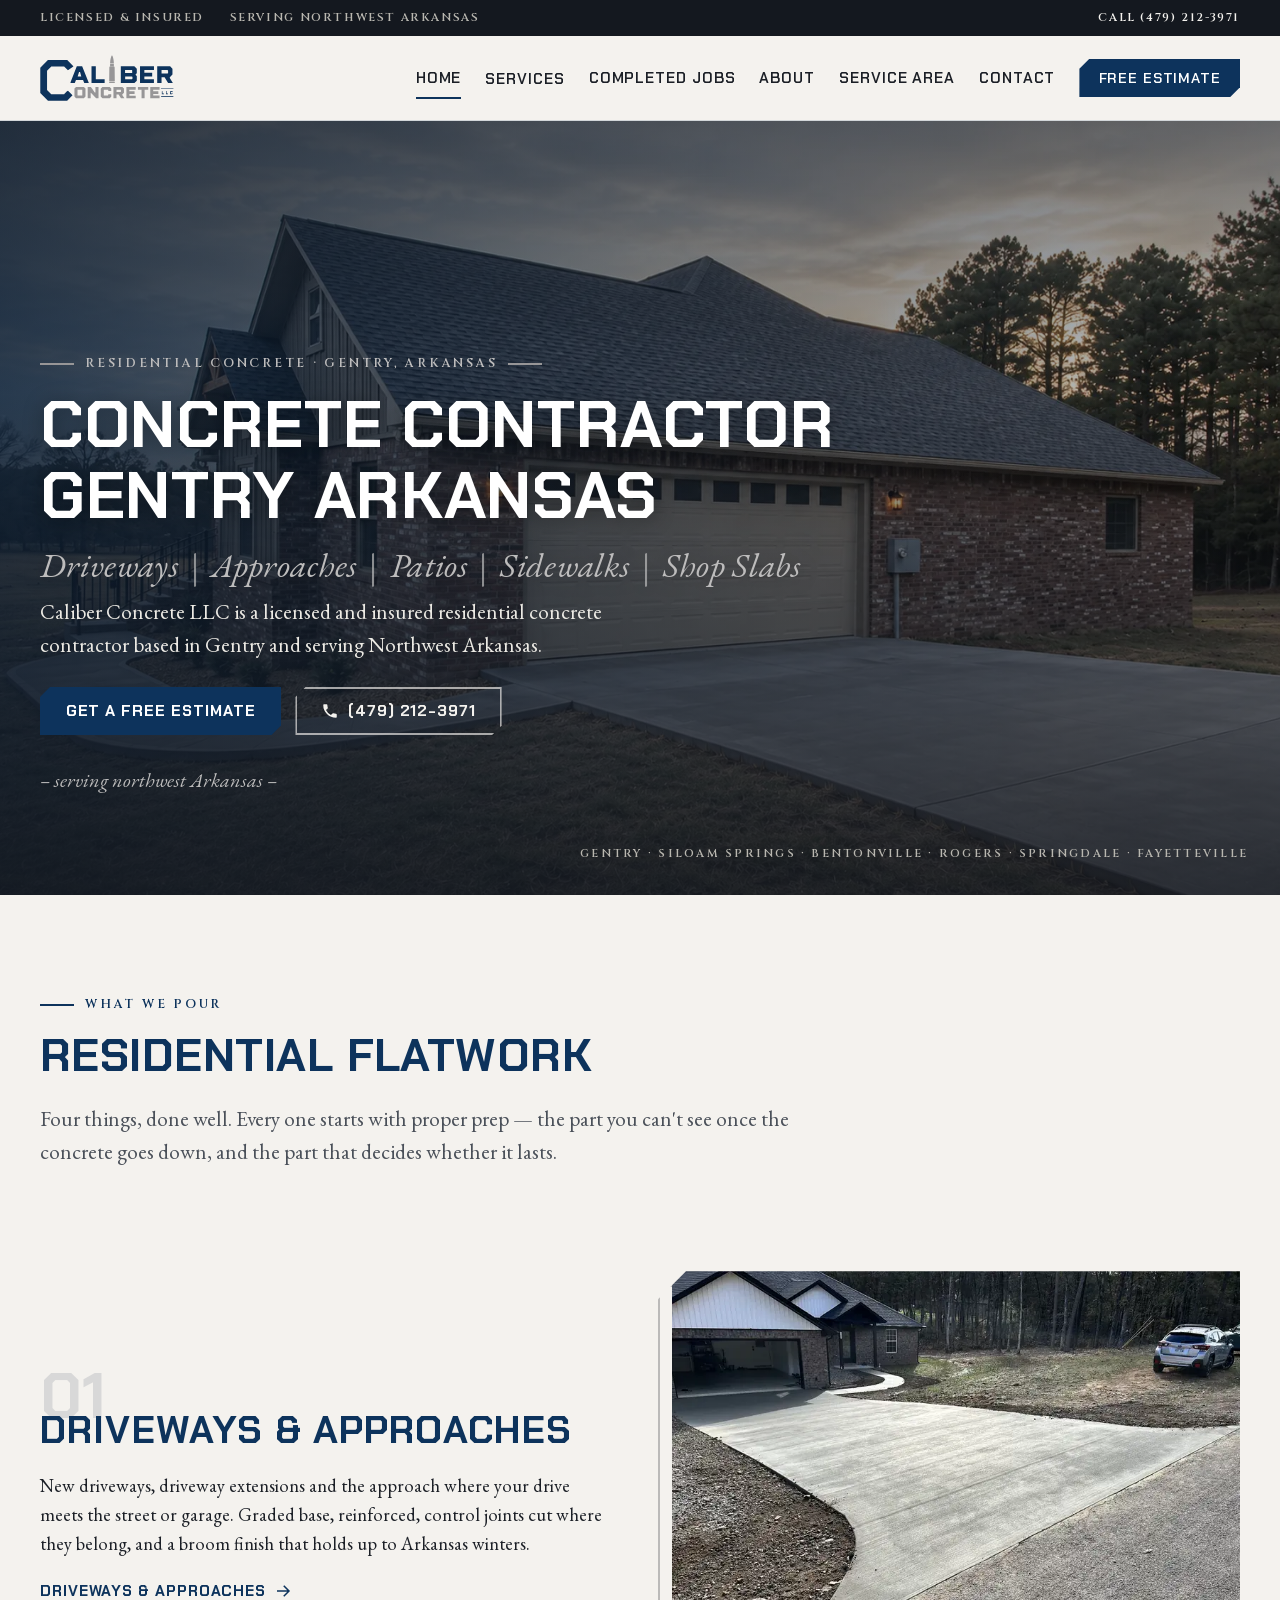
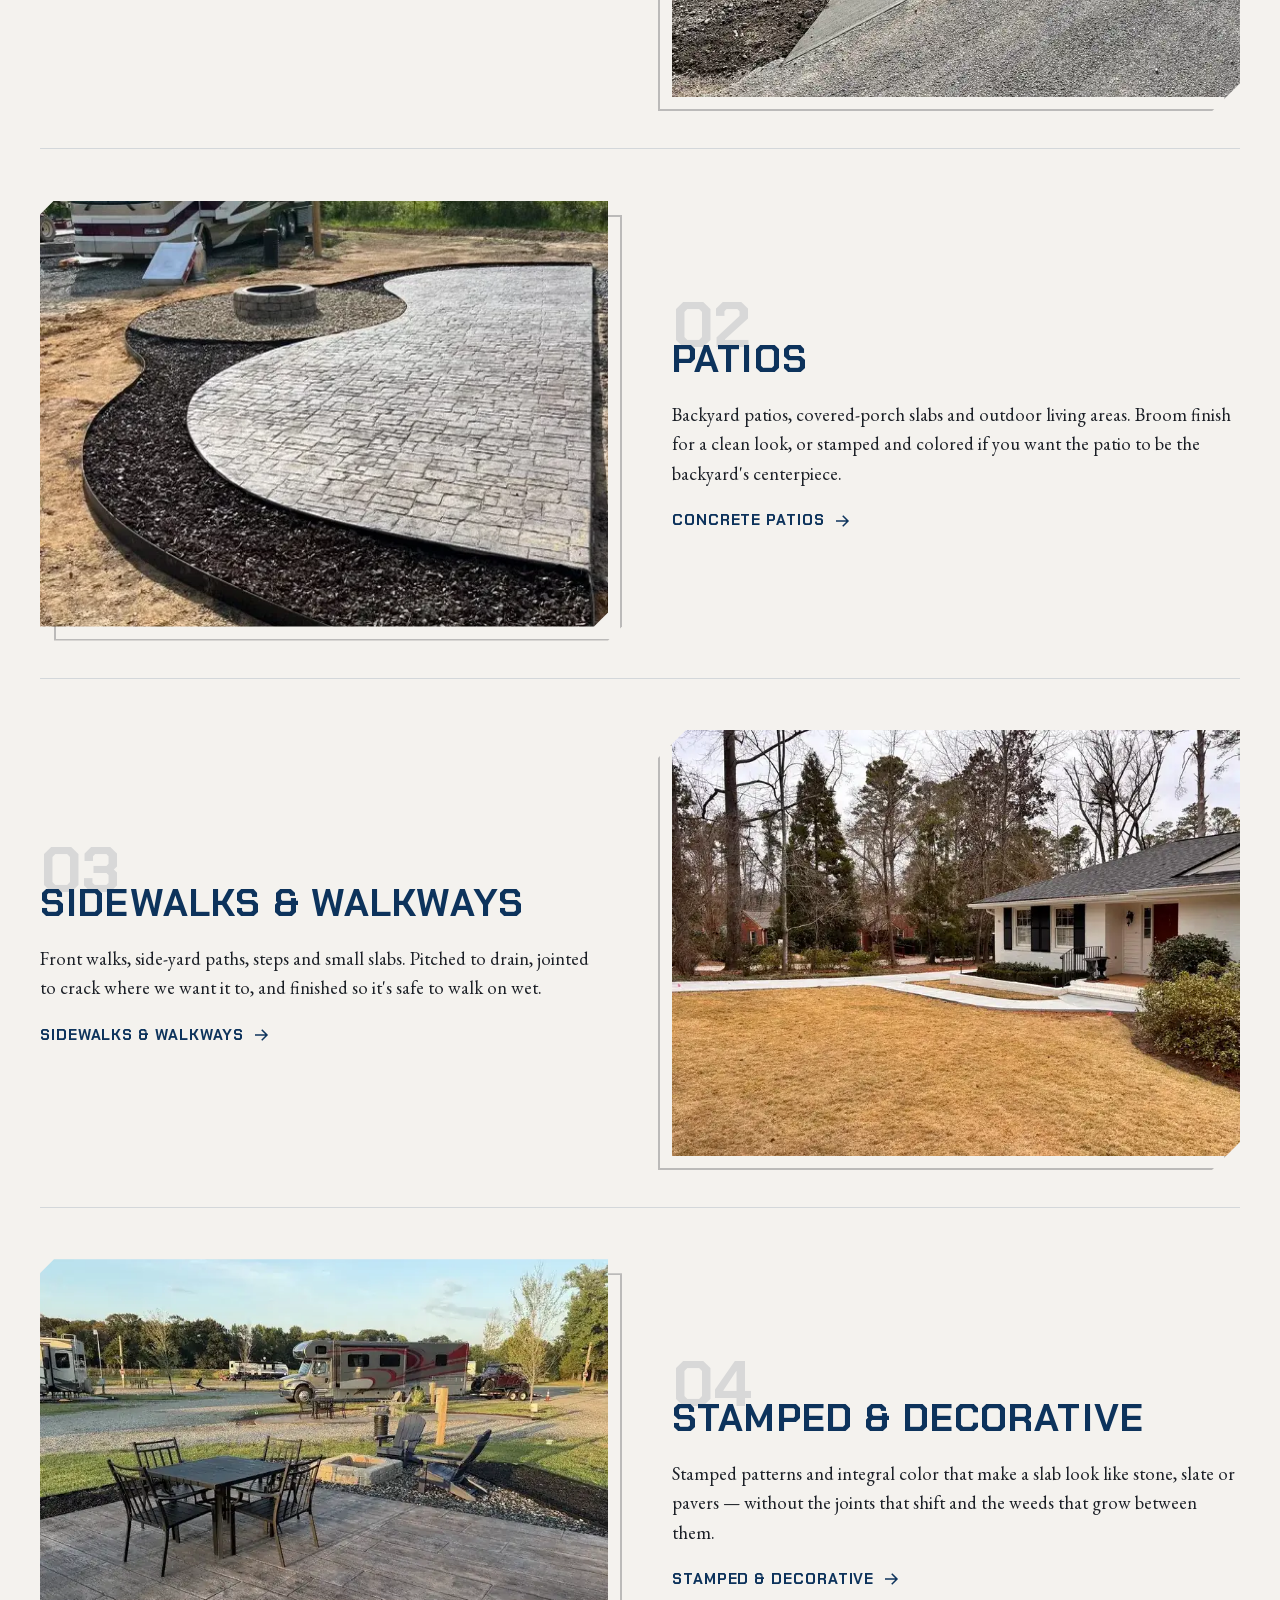
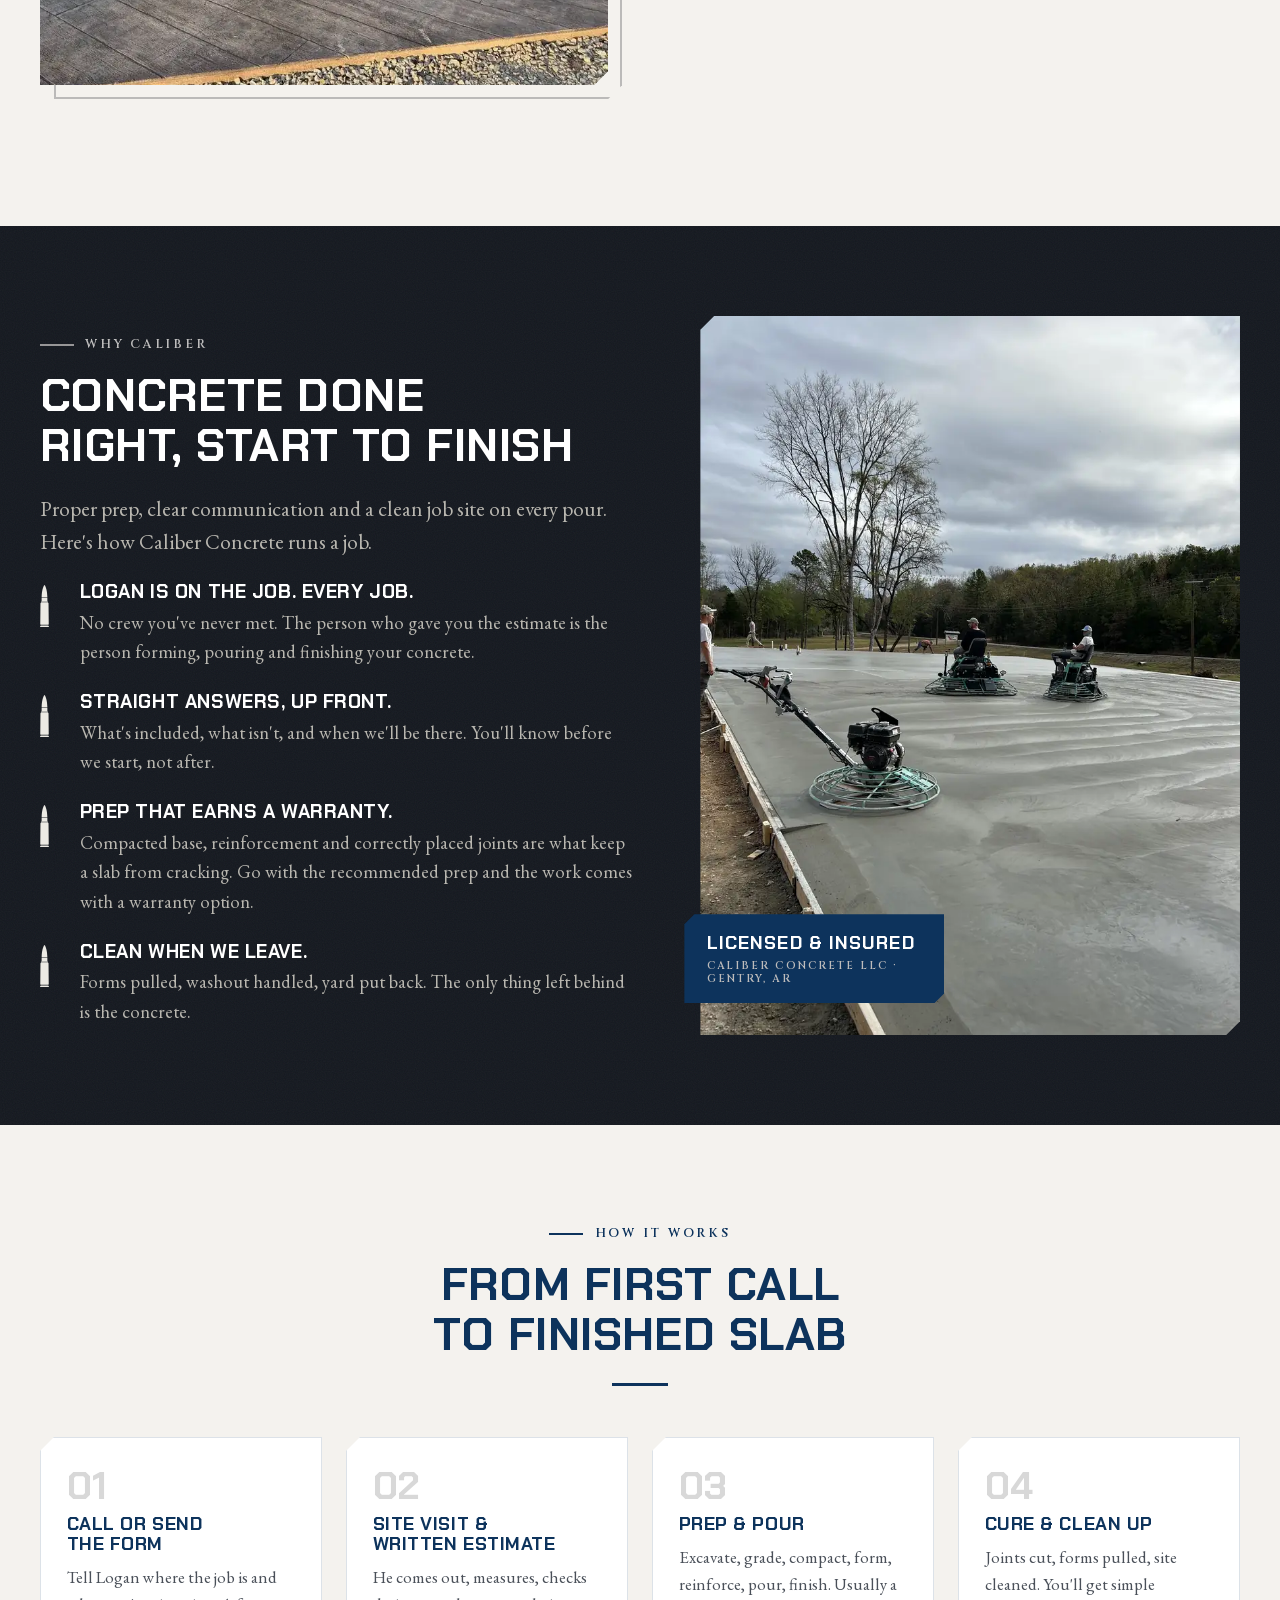
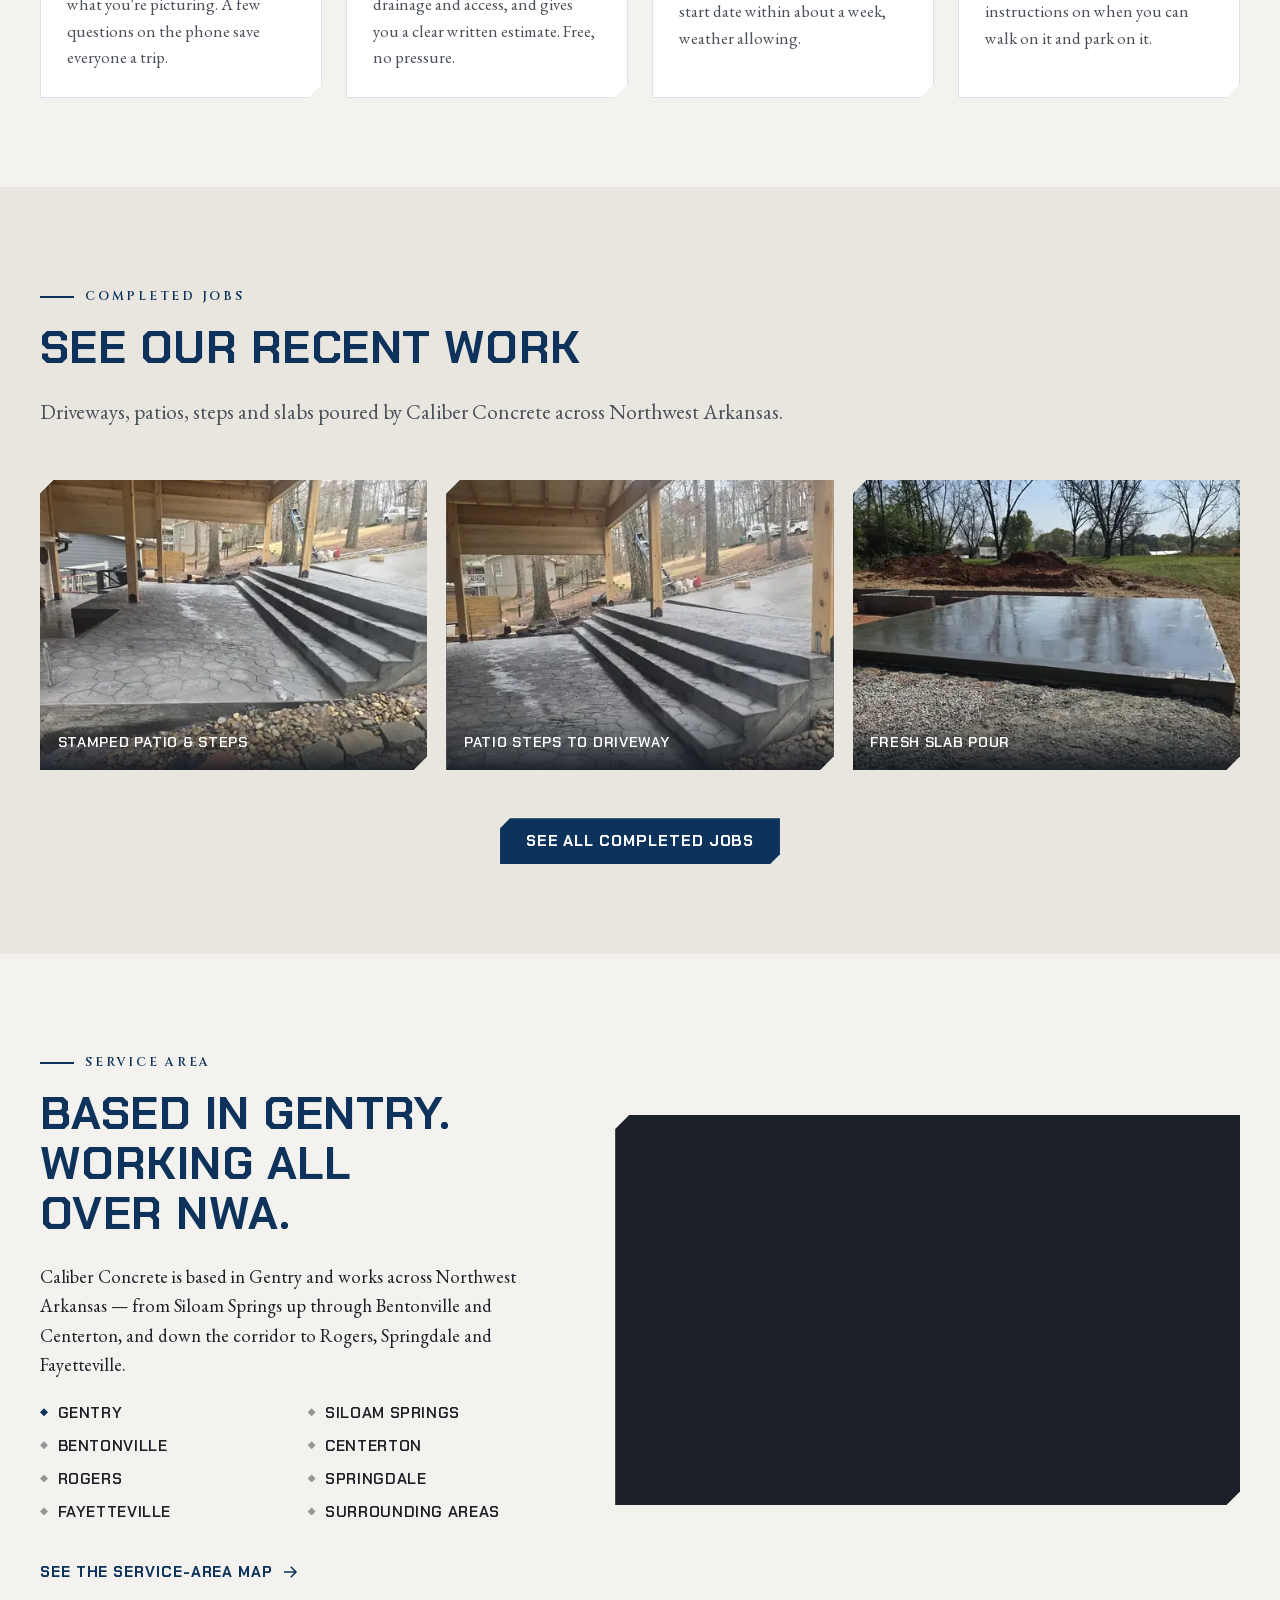
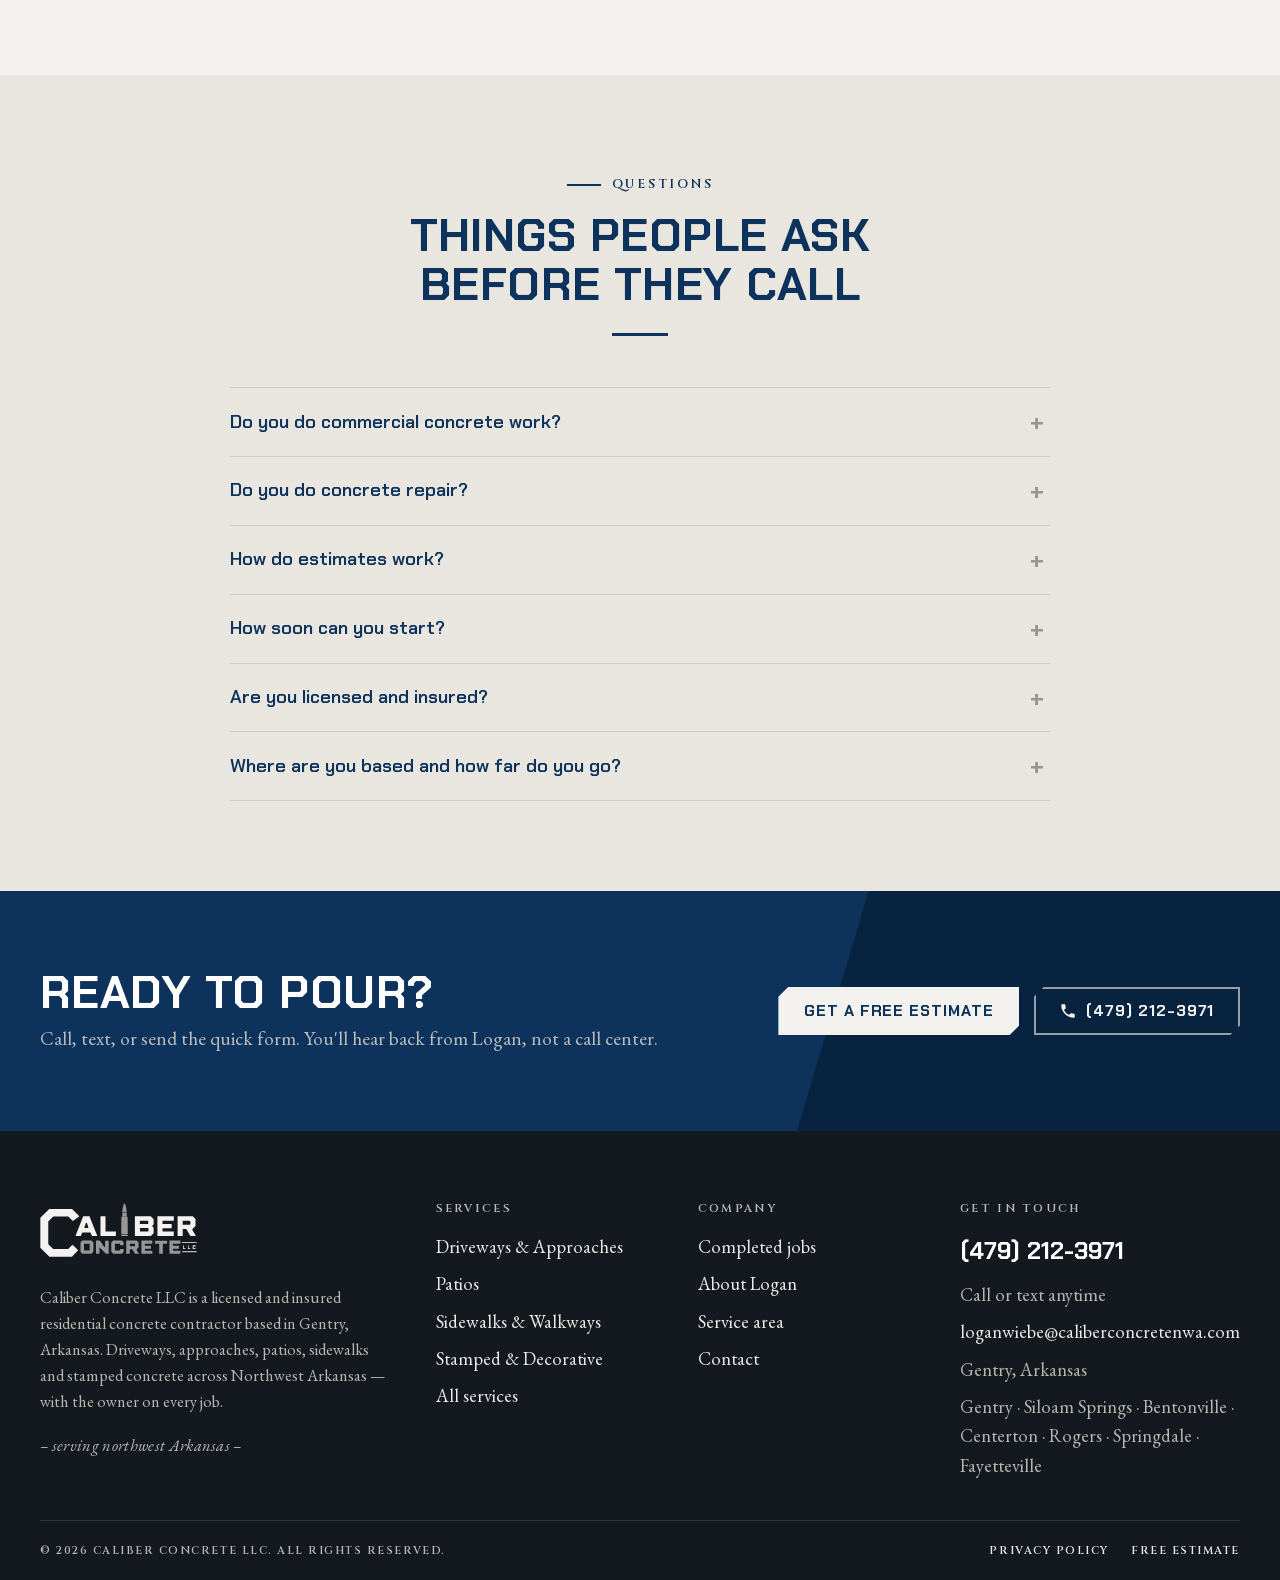
==== commit 6aa2b4fc: "Switch business email to loganwiebe@caliberconcretenwa.com everywhere Co-Authored-By: Claude Fable 5" ====
--- a/index.html
+++ b/index.html
@@ -8,9 +8,9 @@
 <title>Concrete Contractor in Gentry &amp; NWA | Caliber Concrete</title>
 <meta name="description" content="Licensed &amp; insured concrete contractor in Gentry, AR. Driveways, approaches, patios, sidewalks and stamped concrete across Northwest Arkansas. Free estimates." />
 <link rel="canonical" href="https://caliberconcretenwa.com/" />
-<link rel="icon" href="/favicon.ico" sizes="any" />
-<link rel="icon" type="image/svg+xml" href="images/favicon.svg" />
-<link rel="apple-touch-icon" href="images/apple-touch-icon.png" />
+<link rel="icon" href="/favicon.ico?v=2" sizes="any" />
+<link rel="icon" type="image/svg+xml" href="images/favicon.svg?v=2" />
+<link rel="apple-touch-icon" href="images/apple-touch-icon.png?v=2" />
 <link rel="preload" as="font" type="font/woff2" href="fonts/ChakraPetch-700-latin.woff2" crossorigin />
 <link rel="preload" as="font" type="font/woff2" href="fonts/EBGaramond-400-latin.woff2" crossorigin />
 <link rel="preload" as="image" fetchpriority="high" href="images/work/hero-driveway-brick-home-sm.webp" media="(max-width:700px)" />
@@ -26,7 +26,7 @@
  "url": "https://caliberconcretenwa.com/",
  "image": "https://caliberconcretenwa.com/images/og-image.jpg",
  "telephone": "+14792123971",
- "email": "caliberconcretellcnwa@gmail.com",
+ "email": "loganwiebe@caliberconcretenwa.com",
  "founder": {"@type": "Person", "name": "Logan Wiebe"},
  "address": {"@type": "PostalAddress", "addressLocality": "Gentry", "addressRegion": "AR", "addressCountry": "US"},
  "areaServed": [
@@ -280,7 +280,7 @@
         <a class="footer__phone" href="tel:+14792123971">(479) 212-3971</a>
         <ul>
           <li>Call or text anytime</li>
-          <li><a href="mailto:caliberconcretellcnwa@gmail.com">caliberconcretellcnwa@gmail.com</a></li>
+          <li><a href="mailto:loganwiebe@caliberconcretenwa.com">loganwiebe@caliberconcretenwa.com</a></li>
           <li>Gentry, Arkansas</li>
           <li>Gentry · Siloam Springs · Bentonville · Centerton · Rogers · Springdale · Fayetteville</li>
         </ul>
